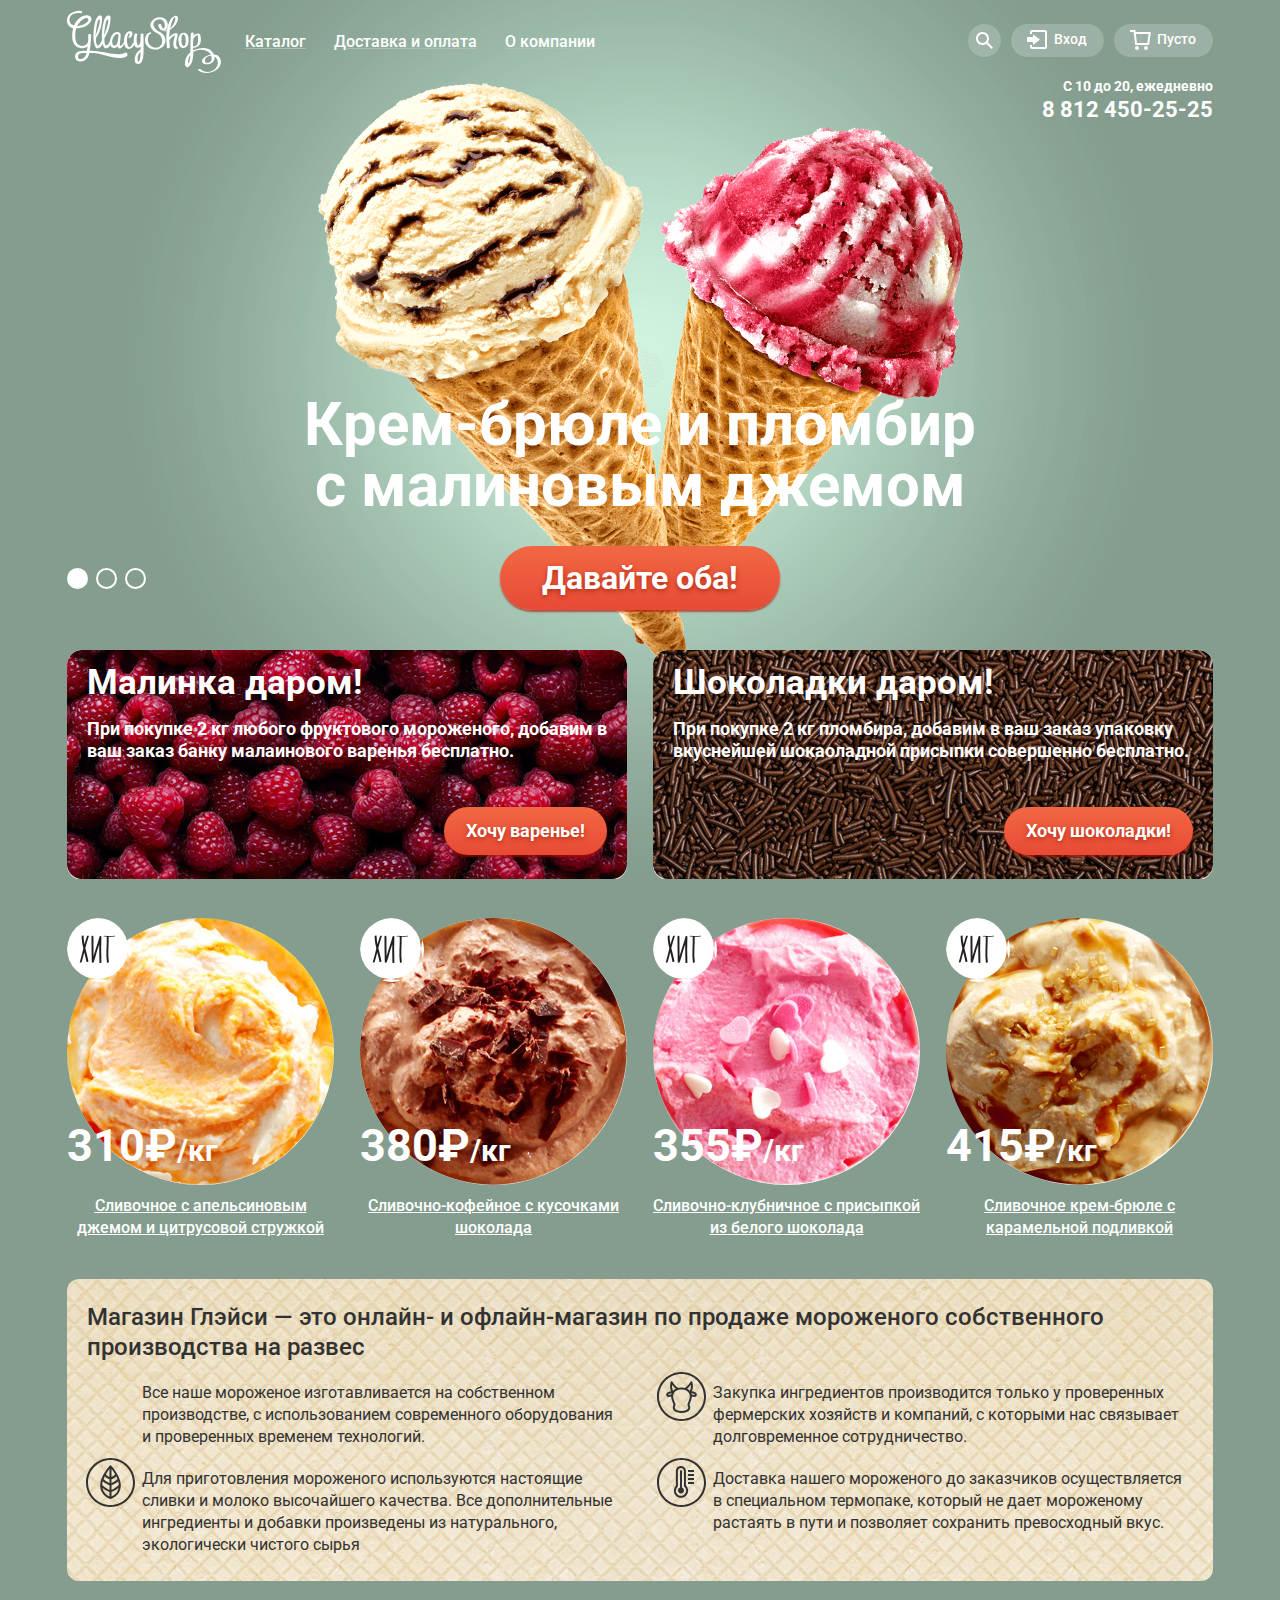
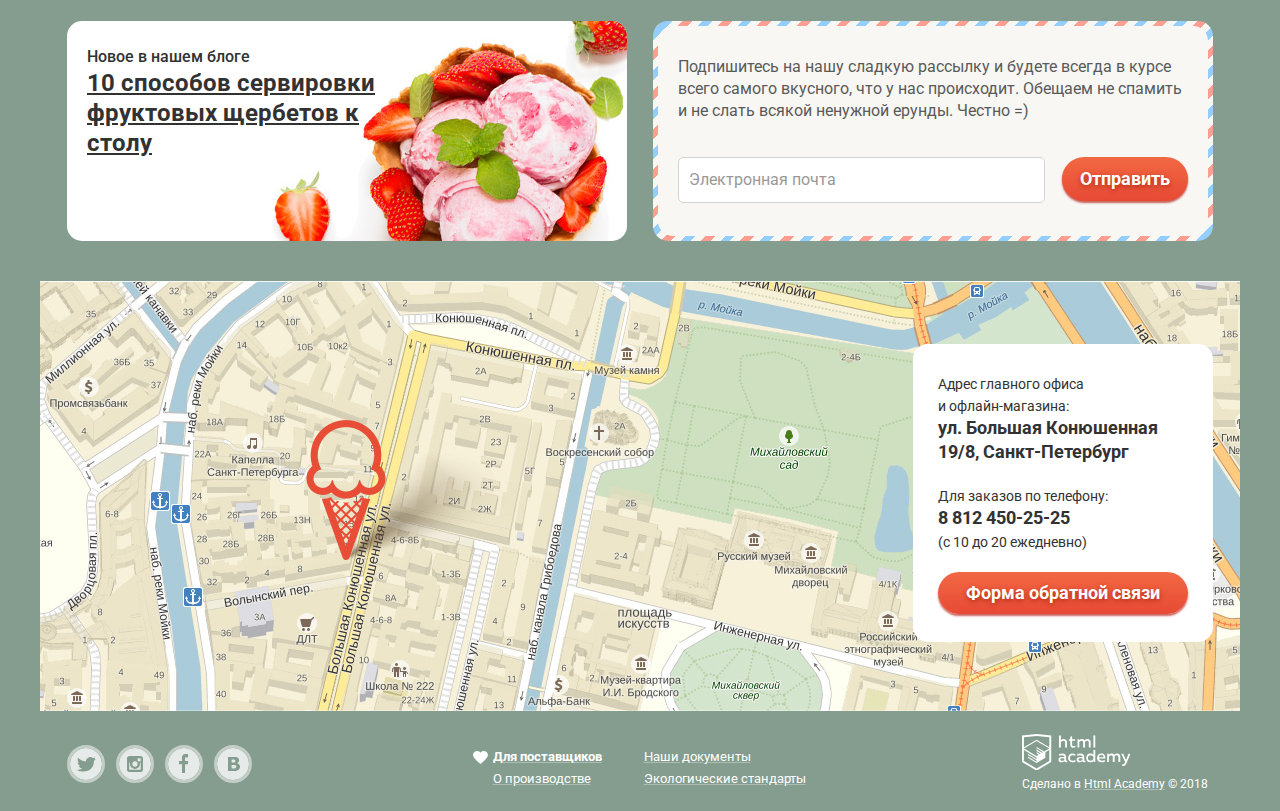
==== index.html @ 8674747d "Правки в футере" ====
<!DOCTYPE html>
<html lang="ru">
  <head>
    <meta charset="utf-8">
    <title>HTML Academy: Глейси</title>
    <link href="https://fonts.googleapis.com/css?family=Roboto:400,500,700&amp;subset=cyrillic" rel="stylesheet"> 
    <link rel="stylesheet" href="css/normalize.css">
    <link rel="stylesheet" href="css/style.css">
  </head>
  <body>
    <input class="visually-hidden" type="radio" id="product-1" name="toggle" checked>
    <input class="visually-hidden" type="radio" id="product-2" name="toggle">
    <input class="visually-hidden" type="radio" id="product-3" name="toggle">
    <div class="site-wrapper">
      <header class="main-header container">
        <nav class="main-nav">
          <a class="logo"><img src="img/logo.svg" alt="Gllacy Shop"></a>
          <ul class="site-nav">
            <li class="box-sub-catalog"><a href="#">Каталог</a>
              <ul class="sub-catalog">
                <li><a href="#">Новинки</a></li>
                <li><a href="catalog.html">Сливочное</a></li>
                <li><a href="#">Щербеты</a></li>
                <li><a href="#">Фрутковый лёд</a></li>
                <li><a href="#">Мелорин</a></li>
              </ul>
            </li>
            <li><a href="#">Доставка и оплата</a></li>
            <li><a href="#">О компании</a></li>
          </ul>
        </nav>
        <nav class="user-nav">  
          <ul>
            <li class="search">
              <a class="visually-hidden" href="#">Поиск</a>
              <svg xmlns="http://www.w3.org/2000/svg" width="17" height="17" viewBox="0 0 17 17" >
                <path fill="#FFFFFF" d="M16.958,15.527L11.75,10.32C12.533,9.247,13,7.93,13,6.5C13,2.91,10.09,0,6.5,0S0,2.91,0,6.5
                S2.91,13,6.5,13c1.438,0,2.763-0.473,3.839-1.263l5.205,5.204L16.958,15.527z M6.5,11C4.019,11,2,8.981,2,6.5S4.019,2,6.5,2
                S11,4.019,11,6.5S8.981,11,6.5,11z"/>
              </svg>
              <form class="search-form" action="https://echo.htmlacademy.ru" method="post">
                <label class="visually-hidden" for="search">Поле ввода для поиска</label>
                <input id="search" name="search" type="search" placeholder="Что ищем?">
                <button class="visually-hidden" type="submit">Искать</button>
              </form>
            </li>
            <li class="log-in">
              <svg version="1.1" id="Layer_1" xmlns="http://www.w3.org/2000/svg" width="21" height="19" viewBox="0 0 21 19" enable-background="new 0 0 21 19" xml:space="preserve">
                <g>
                  <polygon fill="#FFFFFF" points="6,14.875 12.917,9.5 6,4.125 6,7.042 -0.042,7.042 -0.042,11.959 6,11.959   "/>
                  <path fill="#FFFFFF" d="M18,0H5C3.9,0,3,0.9,3,2v2h2V2h13v15H5v-2H3v2c0,1.1,0.9,2,2,2h13c1.1,0,2-0.9,2-2V2C20,0.9,19.1,0,18,0z"
                    />
                </g>
              </svg>
              <a href="#">Вход</a>
              <form class="log-in-form" action="https://echo.htmlacademy.ru" method="post">
                <label class="visually-hidden" for="user-email">Поле ввода email</label>
                <input id="user-email" name="user-email" type="email" placeholder="Электронная почта">
                <label class="visually-hidden"  for="user-password">Поле ввода пароля</label>
                <input id="user-password" name="password" type="password" placeholder="Пароль">
                <button class="button" type="submit">Войти</button>
                <div class="log-in-form-reference">
                <a href="#">Забыли пароль?</a>
                <a href="#">Новая регистрация</a>
                </div>
              </form>
            </li>
            <li class="basket">
              <svg version="1.1" id="Layer_1" xmlns="http://www.w3.org/2000/svg" width="21" height="20" viewBox="0 0 21 20" enable-background="new 0 0 21 20" xml:space="preserve">
                <g> 
                  <path fill="#FFFFFF" d="M5.657,2.031L5.422,0H0v2h3.64l1.5,13h13.988l1.699-12.969H5.657z M17.372,13H6.922L5.888,4.031h12.66
                    L17.372,13z"/>
                  <circle fill="#FFFFFF" cx="6.984" cy="18" r="2"/>
                  <circle fill="#FFFFFF" cx="15.984" cy="18" r="2"/>
                </g>
              </svg>
              <a href="#">Пусто</a>
            </li>
          </ul>
        </nav>
        <p class="header-contacts">
            <b>C 10 до 20, ежедневно</b></br>
            <a href="tel:88124502525">8 812 450-25-25</a>
        </p>  
      </header>
      <main>
        <h1 class="visually-hidden">Магазин мороженого Gllacy Shop</h1>
        <section class="promo-slider container">
          <ul class="slider-list">
            <li class="slide-item slide" id="slide1">
              <h2>Крем-брюле и пломбир с малиновым джемом</h2>
              <a class="button" href="#">Давайте оба!</a>
            </li>
            <li class="slide-item slide" id="slide2">
              <h2>Шоколадный пломбир и лимонный сорбет</h2>
              <a class="button" href="#">Давайте оба!</a>
            </li>
            <li class="slide-item slide" id="slide3">
              <h2>Пломбир с помадкой и клубничный щербет</h2>
              <a class="button" href="#">Давайте оба!</a>
            </li>
          </ul>
          <div class="slider-controls">
            <label for="product-1">Первый</label>
            <label for="product-2">Второй</label>
            <label for="product-3">Третий</label>
          </div>
        </section>
        <div class="promo-stocks-wrapper container">
          <section class="stock raspberries">
            <h2 class="visually-hidden">Акция - Малинка даром</h2>
            <b>Малинка даром!</b>
            <p>При покупке 2 кг любого фруктового мороженого, добавим в ваш заказ банку малaинового варенья бесплатно.</p>
            <a class="button" href="#">Хочу варенье!</a>
          </section>
          <section class="stock chocolate">
            <h2 class="visually-hidden">Акция - Шоколадки даром</h2>
            <b>Шоколадки даром!</b>
            <p>При покупке 2 кг пломбира, добавим в ваш заказ упаковку вкуснейшей шокaоладной присыпки совершенно бесплатно.</p>
            <a class="button" href="#">Хочу шоколадки!</a>
          </section>
        </div>
        <section class="hits container">
          <h2 class="visually-hidden">Хиты продаж</h2>
          <ul class="hits-list">
            <li class="hit-item">
              <h3>
                 Сливочное с апельсиновым джемом и цитрусовой стружкой
              </h3>
              <img src="img/item-1.jpg" alt="Сливочное с апельсиновым джемом и цитрусовой стружкой." width="267" height="267">
              <b>310&#8381;<span>&#47;кг</span></b>
              <a class="button" href="#">Быстрый просмотр</a>
            </li>
            <li class="hit-item">
              <h3>
                Сливочно-кофейное с кусочками шоколада
              </h3>
              <img src="img/item-2.jpg" alt="Сливочно-кофейное с кусочками шоколада" width="267" height="267">
              <b>380&#8381;<span>&#47;кг</span></b>
              <a class="button" href="#">Быстрый просмотр</a>
              </li>
            <li class="hit-item">
              <h3>
                 Сливочно-клубничное с присыпкой из белого шоколада
              </h3>
              <img src="img/item-3.jpg" alt="Сливочно-клубничное с присыпкой из белого шоколада" width="267" height="267">
              <b>355&#8381;<span>&#47;кг</span></b>
              <a class="button" href="#">Быстрый просмотр</a>
            </li>
            <li class="hit-item">
              <h3>
                 Сливочное крем-брюле с карамельной подливкой
              </h3>
              <img src="img/item-4.jpg" alt="Сливочное крем-брюле с карамельной подливкой" width="267" height="267">
              <b>415&#8381;<span>&#47;кг</span></b>
              <a class="button" href="#">Быстрый просмотр</a>
            </li>
          </ul>
        </section>
        <div class="container"> 
          <section class="features">
            <h2 class="visually-hidden">Преимущества</h2>
            <p>Магазин Глэйси — это онлайн- и офлайн-магазин по продаже мороженого собственного производства на развес</p>
            <ul>
              <li><p class="ice-cream-icon">Все наше мороженое изготавливается на собственном производстве, с использованием современного оборудования и проверенных временем технологий.</p></li>
              <li><p class="cow-icon">Закупка ингредиентов  производится только у проверенных фермерских хозяйств и компаний, с которыми нас связывает долговременное сотрудничество.</p></li>
              <li><p class="leaf-icon">Для приготовления мороженого используются настоящие сливки и молоко высочайшего качества. Все дополнительные ингредиенты и добавки  произведены из натурального, экологически чистого сырья</p></li>
              <li><p class="thermometer-icon">Доставка нашего мороженого до заказчиков осуществляется в специальном термопаке, который не дает мороженому растаять в пути и позволяет сохранить превосходный вкус.</p></li>
            </ul>
          </section>
        </div>
        <div class="index-column"> 
          <article class="blog">
            <h2>Новое в нашем блоге</h2> 
            <a href="#">10 способов сервировки фруктовых щербетов к столу</a>
          </article>
          <section class="subscription">
            <h2 class="visually-hidden">Оформление подписки</h2>
            <div class="subscription-form-wrapper">
              <p>Подпишитесь на нашу сладкую рассылку и будете всегда в курсе всего самого вкусного, что у нас происходит. Обещаем не спамить и не слать всякой ненужной ерунды. Честно =)</p>
              <form class="subscription-form" action="https://echo.htmlacademy.ru" method="post">
                <label class="visually-hidden" for="email-sub">Поле ввода email для подписки</label>
                <input id="email-sub" name="email" type="email" placeholder="Электронная почта">
                <button class="button" type="submit">Отправить</button>
              </form>
            </div>
          </section>
        </div> 
        <section class="contacts container">
          <h2 class="visually-hidden">Контакты</h2>
          <img src="img/map-with-pin.jpg" alt="Карта, на которой отмечен магазин">
          <section class="main-contacts">
            <p>
              <span>Адрес главного офиса</br> и офлайн-магазина:</span></br>
              <span class="address">ул. Большая Конюшенная 19/8, Санкт-Петербург</span>
            </p>
            <p>
              <span>Для заказов по телефону:</span></br>
              <a class="main-tel" href="88124502525">8 812 450-25-25</a></br>
              <span>(с 10 до 20 ежедневно)</span>
            </p>
            <a class="button" href="feedback.html">Форма обратной связи</a>
          </section>
        </section>
      </main>
      <footer class="main-footer container">
        <ul class="footer-social">
          <li>
            <a class="social-button" href="#">
              <span class="visually-hidden">Твиттер</span>
              <svg version="1.1" width="32" height="32" viewBox="0 0 32 32" enable-background="new 0 0 32 32" xml:space="preserve">
                <g id="Layer_1">
                </g>
                <g id="Layer_2">
                  <path fill="#FFFFFF" d="M16,0C7.164,0,0,7.164,0,16c0,8.837,7.164,16,16,16c8.837,0,16-7.163,16-16C32,7.164,24.837,0,16,0z
                     M23.944,12.809c-0.251,6.516-3.463,10.832-10.992,10.702c-0.14,0-0.205,0-0.233,0c-0.015,0-0.021,0-0.021,0
                    c-0.029,0-0.094,0-0.232,0c-0.447,0-4.543-0.443-5.344-1.823c2.479,0.19,4.247-0.406,5.12-1.136
                    c-1.048-0.289-2.923-0.461-3.251-2.848c0.384,0.104,0.618,0.221,1.299,0.113c-1.307-0.824-2.758-1.519-2.679-3.643
                    c0.311,0.317,1.164,0.518,1.46,0.457c-0.768-0.233-2.149-3.244-0.974-4.781c1.984,1.79,4.075,3.482,7.804,3.643
                    c0.227-2.214,1.24-3.699,3.168-4.325c1.84-0.479,3.255,0.26,3.901,1.138c0.737-0.224,1.453-0.466,2.193-0.685
                    c-0.004,0.833-0.569,1.463-0.935,1.709c0.747,0.165,1.423-0.475,1.423-0.475C25.467,11.818,24.557,12.58,23.944,12.809z"/>
                </g>
              </svg>
            </a>
          </li>
          <li>
            <a class="social-button" href="#">
              <span class="visually-hidden">Инстаграм</span>
              <svg version="1.1" id="Layer_1" width="32" height="32" viewBox="0 0 32 32" enable-background="new 0 0 32 32" xml:space="preserve">
                <g>
                  <path fill="#FFFFFF" d="M20.916,16c0,2.728-2.211,4.938-4.938,4.938S11.039,18.728,11.039,16c0-0.394,0.051-0.773,0.138-1.14
                    h-0.897v6.838h11.396V14.86h-0.897C20.865,15.227,20.916,15.606,20.916,16z"/>
                  <path fill="#FFFFFF" d="M15.978,18.659c1.466,0,2.659-1.193,2.659-2.659s-1.193-2.659-2.659-2.659
                    c-1.466,0-2.659,1.193-2.659,2.659S14.511,18.659,15.978,18.659z"/>
                  <rect x="18.637" y="10.302" fill="#FFFFFF" width="3.039" height="3.039"/>
                  <path fill="#FFFFFF" d="M16,0C7.164,0,0,7.164,0,16c0,8.837,7.164,16,16,16c8.837,0,16-7.163,16-16C32,7.164,24.837,0,16,0z
                     M23.955,21.698c0,1.254-1.025,2.279-2.279,2.279H10.279C9.026,23.978,8,22.952,8,21.698V10.302c0-1.253,1.026-2.279,2.279-2.279
                    h11.396c1.254,0,2.279,1.026,2.279,2.279V21.698z"/>
                </g>
              </svg>
            </a>
          </li>
          <li>
            <a class="social-button" href="#">
              <span class="visually-hidden">Фейсбук</span>
              <svg version="1.1" id="Layer_1" width="32" height="32" viewBox="0 0 32 32" enable-background="new 0 0 32 32" xml:space="preserve">
                <path fill="#FFFFFF" d="M16,0C7.164,0,0,7.163,0,16s7.164,16,16,16c8.837,0,16-7.164,16-16S24.837,0,16,0z M20.062,9.455h-3.021
                  v3.444h3.021v3.445h-3.021v8.61h-3.021v-8.61H11v-3.445h3.021V9.455c0-1.902,1.353-3.445,3.021-3.445h3.021V9.455z"/>
              </svg>
            </a>
          </li>
          <li>
            <a class="social-button" href="#">
              <span class="visually-hidden">Вконтакте</span>
              <svg version="1.1" id="Layer_1" xmlns="http://www.w3.org/2000/svg" width="32" height="32" viewBox="0 0 32 32" enable-background="new 0 0 32 32" xml:space="preserve">
                <g>
                  <path fill="#FFFFFF" d="M16.637,14.495c0.402-0.019,0.719-0.082,0.951-0.188c0.326-0.145,0.54-0.33,0.641-0.559
                    c0.101-0.229,0.15-0.496,0.15-0.797c0-0.232-0.058-0.465-0.174-0.697c-0.116-0.232-0.322-0.405-0.617-0.517
                    c-0.264-0.1-0.592-0.155-0.984-0.165c-0.392-0.009-0.943-0.014-1.652-0.014h-0.339v2.965h0.565
                    C15.749,14.523,16.235,14.514,16.637,14.495z"/>
                  <path fill="#FFFFFF" d="M18.118,17.084c-0.282-0.081-0.672-0.125-1.166-0.132c-0.494-0.006-1.012-0.009-1.55-0.009h-0.79v3.493
                    h0.264c1.014,0,1.74-0.003,2.18-0.009c0.438-0.007,0.843-0.088,1.212-0.245c0.377-0.157,0.633-0.364,0.774-0.625
                    s0.214-0.562,0.214-0.9c0-0.446-0.088-0.788-0.261-1.03C18.825,17.386,18.531,17.204,18.118,17.084z"/>
                  <path fill="#FFFFFF" d="M16,0C7.164,0,0,7.164,0,16c0,8.837,7.164,16,16,16c8.837,0,16-7.163,16-16C32,7.164,24.837,0,16,0z
                     M22.602,20.531c-0.273,0.533-0.646,0.976-1.124,1.327c-0.552,0.415-1.161,0.71-1.823,0.886s-1.501,0.264-2.519,0.264h-6.121V8.987
                    h5.443c1.13,0,1.957,0.038,2.48,0.113c0.524,0.076,1.045,0.242,1.561,0.5c0.533,0.27,0.929,0.632,1.189,1.087
                    c0.26,0.455,0.392,0.975,0.392,1.558c0,0.678-0.179,1.278-0.536,1.795c-0.358,0.518-0.863,0.92-1.517,1.208v0.075
                    c0.917,0.182,1.642,0.559,2.179,1.13c0.537,0.571,0.807,1.325,0.807,2.261C23.013,19.392,22.875,19.997,22.602,20.531z"/>
                </g>
              </svg>
            </a>
          </li>
        </ul>
        <ul class="footer-nav">
          <li><a href="#">Для поставщиков</a></li>
          <li><a href="#">Наши документы</a></li>
          <li><a href="#">О производстве</a></li>
          <li><a href="#">Экологические стандарты</a></li>
        </ul>
        <p class="copyright">
          <a href="https://htmlacademy.ru/intensive/htmlcss"><img src="img/logo-academy.svg" alt="Html Academy" width="108" height="38"></a>
          <span>Сделано в <a href="https://htmlacademy.ru/intensive/htmlcss">Html Academy</a> &#169; 2018</span>
        </p>
      </footer>
      <section class="feedback-popup">
        <h3 class="visually-hidden">Форма обратной связи</h3>
        <b>Мы обязательно вам ответим!</b>
        <form class="feedback-form" action="https://echo.htmlacademy.ru" method="post">
          <p>
            <label class="visually-hidden" for="client-name">Имя</label>
            <input id="client-name" name="name" type="text" placeholder="Как вас зовут?">
          </p>
          <p>
            <label class="visually-hidden" for="client-email">Почта для ответа</label>
            <input id="client-email" name="email" type="email" placeholder="Ваша почта для ответа?">
          </p>
          <p>
            <label class="visually-hidden" for="arial-message">Поле для ввода ообщения</label>
            <textarea name="message" id="arial-message" placeholder="Напишите что-нибудь..."></textarea>
          </p>
          <button class="button" type="submit">Отправить</button>
        </form>
        <button class="feedback-close" type="button">Закрыть</button>
      </section>
    </div>
  </body>
</html>
---- css/style.css ----
body {
        margin: 0;
        padding: 0;

        font-family: "Roboto", "Arial", sans-serif;
        font-size: 18px;
        line-height: 22px;
        font-weight: 700;
        color: #ffffff;

        background-color: #849d8f;
}
.container {
        width: 1146px;
        margin: 0 auto;
        padding: 0 27px;
}
img {
        max-width: 100%;
        height: auto;
}
.visually-hidden:not(:focus):not(:active),
input[type="checkbox"].visually-hidden,
input[type="radio"].visually-hidden {
        position: absolute;

        width: 1px;
        height: 1px;
        margin: -1px;
        border: 0;
        padding: 0;

        white-space: nowrap;

        -webkit-clip-path: inset(100%);

                clip-path: inset(100%);
        clip: rect(0 0 0 0);
        overflow: hidden;
}
.site-wrapper {
        min-width: 940px;
        background-color: #849d8f;
        background-image: url("../img/promo-1.png");
        background-repeat: no-repeat;
        background-position:  center 0;
        
        transition: background-image 0.5s ease, background-color 0.5s ease;        
}
.site-wrapper::before,
.site-wrapper::after {
  content: "";

  visibility: hidden;
}

.site-wrapper::before {
  background-image: url("../img/promo-2.png");
}

.site-wrapper::after {
  background-image: url("../img/promo-3.png");
}

/*Шапка сайта*/

.main-header {
        display: flex;
        justify-content: space-between;
        flex-wrap: wrap;	
        position: relative;
        width: 1146px;
        margin-bottom: 270px;
        padding-top: 10px;
}
.catalog-page .main-header{
        margin-bottom: 0;
}
.main-nav {
        display: flex;
        margin-right: 300px;
}
.main-nav ul,
.user-nav ul {
        margin: 0;
        padding: 0; 

        list-style: none;
}
.main-nav > a {
        margin-right: 10px;
	width: 154px;
        height:64px;
}
.main-nav .site-nav {
        display: flex;
        align-items: center;

        font-size: 16px;
        line-height: 18px;
        font-weight: 500;
}
.site-nav > li {
        padding: 7px 14px 8px 14px;
        border-radius: 16px;
}
.main-nav a,
.user-nav a {
        color: #ffffff;
}
.site-nav a {
        -webkit-text-decoration-color: #adbdb4;
                text-decoration-color: #adbdb4;
}
.site-nav > li:hover,
.user-nav > li:hover {
        background-color: #f7f6f3;
}
.site-nav > li:hover > a,
.user-nav > li:hover > a {
        color: #323232;
        text-decoration: none;
}

.site-nav > li:active {
        box-shadow: inset 0px 2px 1px 0px #696969;
        background-color: #ededed;
}
.box-sub-catalog {
        position: relative;
}
.box-sub-catalog:hover .sub-catalog {
        visibility: visible;
}
.sub-catalog {
        visibility: hidden;
        flex-direction: column;
        align-content: stretch;
        position: absolute;
        left: -6px;
        top: 37px;
        border-radius: 5px;
        overflow: hidden;
        transition: visibility 0.1s;

        font-size: 14px;
        line-height: 16px;
        font-weight: 400;

        background-color: #f8f7f4;
        box-shadow: 0px 20px 20px 0px rgba(0, 0, 0, 0.4);
}
.sub-catalog li {
        flex-shrink: 0;
        margin-bottom: 3px;
        padding: 6px 20px 6px 20px;
        white-space: nowrap;
}
.sub-catalog li:first-of-type {
        position: relative;
        margin-top: 3px;
        margin-bottom: 10px;
        font-weight: 700;
}
.sub-catalog li:first-of-type::before {
        content: "";
        position: absolute;
        bottom: -8px;
        left: 5px;
        z-index: 1;
        width: 128px;
        height: 1px;
        background-color: #d1d0ce;
}
.sub-catalog li:last-of-type {
        margin-bottom: 8px;
}
.sub-catalog a {
        text-decoration: none;
        color: #323232;  
}
.sub-catalog li:hover:not(.sub-catalog-active) {
        background-color: #fbded7;
}
.sub-catalog li:active:not(.sub-catalog-active) {
        background-color: #f6b5a5;
}
.site-nav .sub-catalog-active { 
        background-color: #d07058;
}
.site-nav .sub-catalog-active a {
        color: #ffffff;
}

.user-nav ul {
        display: flex;
        padding-top: 14px;
}
.user-nav li {
        display: flex;
        position: relative;
        margin-left: 10px;
        padding: 7px 17px 8px 43px;
        border-radius: 18px;
        background-color: rgba(255, 255, 255, 0.2);
}
.user-nav li:hover,
.user-nav li:focus {
        background-color: #f7f8f4;
}
.user-nav .search {
        justify-content: center;
        align-items: center;
        width: 33px;
        height: 33px;
        padding: 0;
        border-radius: 50%;
}
.search:hover path,
.search:focus path {
        fill: #323232;
}
.search-form {
        position: absolute;
        right: -1px;
        top: 38px;
        padding: 20px 16px;
        border-radius: 5px;
        visibility: hidden;
        transition: visibility 0.1s;

        text-align: center;
        vertical-align: middle;
        background-color: #f8f7f4;
        box-shadow: 0px 20px 20px 0px rgba(0, 0, 0, 0.4);
}
.search:hover .search-form,
.search:focus .search-form {
        visibility: visible;
        z-index: 1;
}
.search-form input {
        width: 310px;
        padding: 9px 15px;
        margin: 0 auto;
        border-radius: 5px;
}
.log-in > a,
.basket > a {
        text-decoration: none;
        font-size: 14px;
        line-height: 16px;
        font-weight: 500;
}
.log-in {
        position: relative;
}
.log-in svg {
        position: absolute;
        left: 16px;
        top: 6px;
}
.log-in:hover polygon,
.log-in:hover path,
.log-in:focus polygon,
.log-in:focus path {
        fill: #323232;
}
.log-in:hover .log-in-form,
.log-in:focus .log-in-form {
        visibility: visible;
        z-index: 1;
}
.log-in-form {
        display: flex;
        flex-wrap: wrap;
        justify-content: space-between;
        align-items: center;
        align-content: center;
        position: absolute;
        right: -1px;
        top: 36px;
        visibility: hidden;
        width: 256px;
        padding: 20px 10px;
        border-radius: 5px;
        transition: visibility 0.1s;

        text-align: center;
        vertical-align: middle;
        background-color: #f8f7f4;
        box-shadow: 0px 20px 20px 0px rgba(0, 0, 0, 0.4);
}
.log-in-form input {
        width: 210px;
        margin: 0 auto;
        margin-bottom: 19px;
        padding: 9px 14px;
        border-radius: 5px;
}
.log-in-form button {
        margin-top: 4px;
        margin-left: 8px;
        padding: 11px    24px;
        border-radius: 19px;
}
.log-in-form-reference {
        display: flex;
        flex-direction: column;
        justify-content: center;
        margin-right: 8px;
}
.log-in-form a {
        font-size: 13px;
        line-height: 24px;
        font-weight: 400;
        color: #323232;
}
.log-in-form a:hover {
        color: #e84d37;
}
.log-in-form a:active {
        color: #e84d37;
}
.basket {
        position: relative;
}
.basket svg {
        position: absolute;
        left: 16px;
        top: 6px;
}
.basket:hover circle,
.basket:hover path,
.basket:focus circle,
.basket:focus path {
        fill: #323232;
}
.user-nav input {
        font-size: 14px;
        line-height: 24px;
        font-weight: 700;
        color: #323232;
        
        border: none;
        border: 1px solid #d3d3d2;
        
}
.user-nav input:hover {
        border: 2px solid #c7c6c5;
}
.user-nav input:focus {
        border: 2px solid #8fbdec; 
}
.user-nav input::-webkit-input-placeholder {
        font-weight: 400;
        color: #999999;
}
.user-nav input:-ms-input-placeholder {
        font-weight: 400;
        color: #999999;
}
.user-nav input::-ms-input-placeholder {
        font-weight: 400;
        color: #999999;
}
.user-nav input::placeholder {
        font-weight: 400;
        color: #999999;
}
.user-nav input::-ms-input-placeholder {
        font-weight: 400;
        color: #999999;
}
.user-nav input::-webkit-input-placeholder {
        font-weight: 400;
        color: #999999;
}
.button {
        display: block;

        text-align: center;
        color: #ffffff;
        vertical-align: top;
        text-decoration: none;
        text-shadow: 0 2px 5px rgba(160, 32, 11, 0.76);

        background-image: linear-gradient(to bottom, #f26843 0%, #e74a35 100%);
        border-radius: 50px;
        box-shadow: 0 2px 2px rgba(172, 16, 0, 0.64);
        border: none;

        cursor: pointer;
}
.button:hover {
        background: linear-gradient(to bottom, rgba(242, 104, 67, 0.8) 0%, rgba(241, 74, 53, 0.8) 100%), rgb(255, 255, 255); 
}
.button:focus:active {
        background-image: linear-gradient( to right, rgb(242,104,67) 0%, rgb(231,74,53) 100%);
        box-shadow: inset 0px 2px 2px 0px rgba(148, 39, 24, 0.004);
}
.header-contacts {
        margin: 0;
        margin-left: auto;
        text-align: right;
}
.header-contacts b {
        font-size: 14px;
        line-height: 16px;
        font-weight: 700;
}
.header-contacts a {
        text-decoration: none;
        font-size: 22px;
        line-height: 28px;
        font-weight: 700;
        color: #ffffff;
}

/*Полная корзина*/
.basket.basket-fill {
        background-color: #f7f6f3;
}
.basket-fill a {
        color: #323232;
}
.basket.basket-fill:hover .basket-inner,
.basket.basket-fill:focus .basket-inner {
        visibility: visible;
        z-index: 1;     
}
.basket-inner {
        display: flex;
        flex-direction: column;
        justify-content: center;        
        position: absolute;
        right: 0;
        top: 37px;
        z-index: 2;
        width: 510px;
        padding: 15px 15px;
        border-radius: 5px;
        visibility: hidden;
        transition: visibility 0.1s;

        text-align: center;
        vertical-align: middle;
        background-color: #f8f7f4;
        box-shadow: 0px 20px 20px 0px rgba(0, 0, 0, 0.4);
}
.basket-inner table {
        flex-grow: 1;
        margin: 0;
        margin-bottom: 13px;
        padding: 0;

        font-size: 13px;
        line-height: 16px;
        font-weight: 400;
        color:  #323232;
        border-bottom: 1px solid #cacac7;
}
.basket-inner td {
        padding: 3px 0 15px 5px;
}
.basket-inner tr td:nth-of-type(3){
        text-align: left;
}
.item-del {
        position: relative;
        width: 15px;
        height: 15px;

        font-size: 0;
        background-color: transparent;
        border: 0;
        cursor: pointer;
}
.item-del::before,
.item-del::after {
        content: "";
        position: absolute;
        top: 3px;
        right: 3px;
        z-index: 5;
        width: 15px;
        height: 1px;

        background-color: #323232;
}

.item-del::before {
        -webkit-transform: rotate(45deg);
                transform: rotate(45deg);
}

.item-del::after {
        -webkit-transform: rotate(-45deg);
                transform: rotate(-45deg);
}
.basket-inner img {
        width: 33px;
        height: 33px;
        border-radius: 50%;
}
.basket-inner span {
        color: #999999;
}
.basket-inner b {
        align-self: flex-end;
        margin-left: auto;
        margin-bottom: 15px;

        font-size: 15px;
        line-height: 18px;
        font-weight: 700;
        color:  #323232;
}
.basket-inner a {
        align-self: flex-end;
        margin-left: auto;
        padding: 10px 13px;
        font-size: 18px;
        line-height: 24px;
        font-weight: 700;
        color: #fefefe;       
}
.table-item-descripton {
        width: 225px;
}
.table-item-volume {
        width: 115px;
}
.table-item-price {
        width: 80px;
}
 /*Контент главной страницы*/


.promo-slider {
        position: relative;
        margin-bottom: 40px;
}
.slider-list {
        margin: 0;
        padding: 0;

        list-style: none;
}       

.slider-list h2 {
        width: 680px;
        margin: 0 auto;
        margin-bottom: 30px;

        font-size: 60px;
        line-height: 61px;
        font-weight: 700;
        text-align: center;
}
.slide .button {
        width: 210px;
        margin: 0 auto;
        padding: 10px 35px 10px 35px;

        font-size: 32px;
        line-height: 44px;
        font-weight: 700;
        text-decoration: none;
}
.slider-controls label {
        display: inline-block;
        width: 17px;
        height: 17px;
        margin-right: 8px;

        vertical-align: top;

        background-color: transparent;
        border: 2px solid #ffffff;
        border-radius: 50%;
        cursor: pointer;
}
#product-1:checked ~ .site-wrapper {
        background-color: #849d8f;
        background-image: url("../img/promo-1.png");
}

#product-2:checked ~ .site-wrapper {
        background-color: #8996a6;
        background-image: url("../img/promo-2.png");
}

#product-3:checked ~ .site-wrapper {
        background-color: #9d8b84;
        background-image: url("../img/promo-3.png");
}
#product-1:checked ~ .site-wrapper #slide1,
#product-2:checked ~ .site-wrapper #slide2,
#product-3:checked ~ .site-wrapper #slide3 {
        display: block;
}
#product-1:checked ~ .site-wrapper label[for="product-1"],
#product-2:checked ~ .site-wrapper label[for="product-2"],
#product-3:checked ~ .site-wrapper label[for="product-3"] {
        background-color: #ffffff;
}
.slider-controls {
        position: absolute;
        bottom: 20px;
        left: 27px;
        z-index: 20;

        font-size: 0;
}
.slider-controls label:hover {
        background-color: #b2c1b7;
}
.slide {
        display:none;
}

.promo-stocks-wrapper {
        display: flex;
        justify-content: space-between;
        margin-bottom: 38px;
}
.stock {
        display: flex;
        flex-direction: column;
        box-sizing: border-box;
        width: 560px;
        min-height: 230px;
        padding: 12px 20px 25px 20px; 
        border-radius: 15px;
}
.stock b {
        margin: 0;
        margin-bottom: 15px;
        padding: 0;

        font-size: 35px;
        line-height: 41px;
        font-weight: 700;
}
.stock p {
	margin: 0;

        font-size: 18px;
        line-height: 22px;
        font-weight: 700;
}
.stock a {
    	align-self: flex-end;
        margin-top: auto;
        padding: 12px 22px;
        

        font-size: 18px;
        line-height: 24px;
        font-weight: 700;
}
.raspberries {
        background-image: url("../img/raspberries-bg.jpg");
        background-repeat: no-repeat;
}
.chocolate {
        background-image: url("../img/chocolate-bg.jpg");
        background-repeat: no-repeat;
}
.hits {
        margin-bottom: 40px;
}
.hits-list {
        display: flex;
        justify-content: space-between;
        margin: 0;
        padding: 0;
        list-style: none;
}
.hit-item {
        display: flex;
        position: relative;
        flex-direction: column;
        width: 267px;
}
.hit-item::before {
        content: "";
        position: absolute;
        width: 64px;
        height: 64px;
        border-radius: 50%;
        background-image: url("../img/hit.svg");
}

.hit-item:hover::after {
        content: "";
        position: absolute;
        z-index: 1;
        top: -6px;
        left: -14px;
        width: 295px;
        height: 410px;
        border-radius: 5px;
        background-color: rgba(248, 247, 244, 0.2);
        box-shadow: 0px 20px 20px 0px rgba(0, 0, 0, 0.4);
}
.hit-item:hover {
        z-index: 20;
}
.hit-item h3 {
        order: 2;

        margin: 0;
        margin-top: 10px;

        font-size: 16px;
        line-height: 22px;
        font-weight: 500;
        text-align: center;
        text-decoration: underline;
}
.hit-item b {
        position: absolute;
        top: 205px;
        font-size: 45px;
        line-height: 45px;
        font-weight: 700;
}
.hit-item span {
        font-size: 30px;
        line-height: 45px;
        font-weight: 700;
}
.hit-item img {
        order: 1;
        border-radius: 50%;
}
.hit-item .button {
        visibility: hidden;
        position: absolute;
        bottom: -60px;
        left: 35px;
        z-index: 3;
        padding: 13px 15px;
}
.hit-item:hover .button {
        visibility: visible;
}
.features {
        display: flex;
        flex-direction: column;
        width: 1106px;
        margin-bottom: 40px;
        padding: 23px 20px 25px 20px;


        font-size: 16px;
        line-height: 22px;
        font-weight: 400;
        color: #323232;
        
        border-radius: 12px;
        background-color: #ede1c8;
        background-image: url("../img/waffle-bg.png");
}
.features ul p {
        position: relative;
}
.features ul p::before {
        content: "";
        position: absolute;
        left: -56px;
        top: -10px;
        width: 49px;
        height: 49px;
}
.features .ice-cream-icon::before {
        background-image: url(../img/icecream.svg);
}
.features .cow-icon::before {
        background-image: url(../img/cow.svg);
}
.features .leaf-icon::before {
        background-image: url(../img/leaf.svg);
}
.features .thermometer-icon::before {
        background-image: url(../img/thermometer.svg);
}
.features > p {
        margin: 0;
        font-size: 24px;
        line-height: 30px;
        font-weight: 500;
}
.features ul {
        display: flex;
        justify-content: space-between;
        flex-wrap: wrap;
        padding: 0;
        margin: 0;

        list-style: none;	
}
.features li {
        width: 480px;
        padding: 20px 0 0 55px;
}
.features p {
        margin: 0;
}
.index-column {
        display: flex;
        justify-content: space-between;
        width: 1146px;
        margin: 0 auto;
        margin-bottom: 40px;
}
.blog {
        width: 290px;
        min-height: 170px;
        margin-right: 26px;
        padding: 25px 250px 25px 20px;
        border-radius: 15px;

        color: #323232;
        background-color: #ffffff;
        background-image: url("../img/blog-bg.jpg");
        background-repeat: no-repeat; 
}
.blog h2 {
        margin: 0;
        padding: 0;

        font-size: 16px;
        line-height: 22px;
        font-weight: 500;
}
.blog a {
        font-size: 24px;
        line-height: 30px;
        font-weight: 700;
        color: #323232;
}
.blog a:hover {
        color: #e84d37;
}
.blog a:active {
        color: #e84d37;
}
.subscription {
        width: 550px;
        padding: 5px;
        
        font-size: 16px;
        line-height: 22px;
        font-weight: 400;
        color: #5a5a5a;
        
        border-radius: 15px;
        background-color: #f8f7f4;
        background-image: repeating-linear-gradient(135deg, #f8f7f4, #f8f7f4 7px, #94ceff 7px, #94ceff 14px, #f8f7f4 14px, #f8f7f4 21px, #fe9e90 21px, #fe9e90 28px);
}
.subscription-form-wrapper {

        min-height: 155px;
        margin: 0;
        padding: 30px 20px 25px 20px;
        border-radius: 15px;
        background-color: #f8f7f4;
}
.subscription-form-wrapper p {
        margin: 0;
        padding: 0;
        margin-bottom: 35px;    
}
.subscription-form input {
        float: left;
        width: 345px;
        padding: 10px;  

        font-size: 14px;
        line-height: 24px;
        font-weight: 700;
        color: #323232;
        
        border: none;
        border: 1px solid #d3d3d2;
        border-radius: 5px;
}
.subscription-form .button {
        float: right;
        padding: 10px 18px;

        font-size: 18px;
        line-height: 24px;
        font-weight: 700;
}
.subscription-form input::-webkit-input-placeholder {
        font-size: 16px;
        font-weight: 400;
        color: #999999;
}
.subscription-form input:-ms-input-placeholder {
        font-size: 16px;
        font-weight: 400;
        color: #999999;
}
.subscription-form input::-ms-input-placeholder {
        font-size: 16px;
        font-weight: 400;
        color: #999999;
}
.subscription-form input::placeholder {
        font-size: 16px;
        font-weight: 400;
        color: #999999;
}
.subscription-form input::-ms-input-placeholder {
        font-weight: 400;
        color: #999999;
}
.subscription-form input::-webkit-input-placeholder {
        font-weight: 400;
        color: #999999;
}
.subscription-form input:hover {
        border: 2px solid #c7c6c5;
}
.subscription-form input:focus {
        border: 2px solid #8fbdec;       
}
.contacts.container {
        position: relative;
        width: 1200px;
        padding: 0;
}
.main-contacts {
        position: absolute;
        top: 63px;
        right: 27px;
        width: 250px;
        padding: 28px 25px;
        border-radius: 15px;
        background-color: #ffffff;
        color: #323232;
}
.contacts img {
        width: 1200px;
        height: 430px;
}
.main-contacts p {
        margin: 0;
        margin-bottom: 20px;
        padding: 0;
}
.main-contacts span {
        font-size: 14px;
        line-height: 20px;
        font-weight: 400;       
}
.main-contacts .address {
        font-size: 18px;
        line-height: 24px;
        font-weight: 700;
}
.main-contacts .main-tel {
        font-size: 18px;
        line-height: 24px;
        font-weight: 700;
        color: #323232;
        text-decoration: none;
}
.main-contacts .button {
        padding: 10px 25px;
        text-decoration: none;
}
.feedback-popup {     
        display: none;
        flex-direction: column;
        position: fixed;
        top: 50%;
        left: 50%;
        width: 426px;
        margin-left: -238px;
        padding: 15px 25px; 
        -webkit-transform: translateY(-50%); 
                transform: translateY(-50%);
        background-color: #f8f7f4; 
        border-radius: 5px;
}
.feedback-popup b {
        font-size: 24px;
        line-height: 28px;
        font-weight: 500;
        color: #323232;
}
.feedback-form input {
        width: 265px;
        padding: 11px 13px;

        font-size: 14px;
        line-height: 24px;
        font-weight: 700;
        color: #323232;
        
        border-radius: 5px;
        outline: none;
        border: 1px solid #d3d3d2;
}
.feedback-form input::-webkit-input-placeholder {
        font-weight: 400;
        color: #999999;
}
.feedback-form input:-ms-input-placeholder {
        font-weight: 400;
        color: #999999;
}
.feedback-form input::-ms-input-placeholder {
        font-weight: 400;
        color: #999999;
}
.feedback-form input::placeholder {
        font-weight: 400;
        color: #999999;
}
.feedback-form input::-ms-input-placeholder {
        font-weight: 400;
        color: #999999;
}
.feedback-form input::-webkit-input-placeholder {
        font-weight: 400;
        color: #999999;
}
.feedback-form input:hover {
        border: 2px solid #c7c6c5;
}
.feedback-form input:focus {
        border: 2px solid #8fbdec;      
}
.feedback-form textarea {
        width: 400px;
        min-height: 133px;
        padding: 11px 13px; 

        font-size: 14px;
        line-height: 24px;
        font-weight: 700;
        color: #323232;
        
        border-radius: 5px;
        outline: none;
        border: 1px solid #d3d3d2;
}
.feedback-form textarea::-webkit-input-placeholder {
        font-weight: 400;
        color: #999999;
}
.feedback-form textarea:-ms-input-placeholder {
        font-weight: 400;
        color: #999999;
}
.feedback-form textarea::-ms-input-placeholder {
        font-weight: 400;
        color: #999999;
}
.feedback-form textarea::placeholder {
        font-weight: 400;
        color: #999999;
}
.feedback-form textarea::-ms-input-placeholder {
        font-weight: 400;
        color: #999999;
}
.feedback-form textarea::-webkit-input-placeholder {
        font-weight: 400;
        color: #999999;
}
.feedback-form textarea:hover {
        border: 2px solid #c7c6c5;
}
.feedback-form textarea:focus {
        border: 2px solid #8fbdec;     
}
.feedback-form .button {
        margin-left: auto;
        padding: 10px 23px;
}
.feedback-close {
        position: absolute;
        top: 15px;
        right: 15px;
        width: 45px;
        height: 45px;

        font-size: 0;
        background-color: transparent;
        border: 0;
        cursor: pointer;
}
.feedback-close::before,
.feedback-close::after {
        content: "";
        position: absolute;
        top: 8px;
        right: -3px;
        width: 23px;
        height: 2px;

        background-color: #323232;
}

.feedback-close::before {
        -webkit-transform: rotate(45deg);
                transform: rotate(45deg);
}

.feedback-close::after {
        -webkit-transform: rotate(-45deg);
                transform: rotate(-45deg);
}

/*Cтраница каталога*/

.catalog-page main{
        border-bottom: 1px solid #a9bbb1;
}
.catalog-page main {
        display: flex;
        flex-direction: column;
}
.page-title {
        order: 1;
        margin: 0;
        margin-bottom: 25px;
        padding: 0;

        font-size: 35px;
        line-height: 41px;
        font-weight: 700;
}
.breadcrumbs-contact-wrapper {
	order: 0;
	display: flex;
	justify-content: space-between;
}
.breadcrumbs {
	align-self: flex-end;
        display: flex;
        margin: 0;
        margin-bottom: 5px;
        padding: 0;

        list-style: none;
        font-size: 14px;
        line-height: 16px;
        font-weight: 400;
}
.breadcrumbs li {
        margin-right: 20px;
}
.breadcrumbs a {
        position: relative;

        font-size: 14px;
        line-height: 16px;
        font-weight: 400;
        color: #ffffff;
        -webkit-text-decoration-color: #adbdb4;
                text-decoration-color: #adbdb4;
}
.breadcrumbs a:hover {
        color: #ffbc9e;
}
.breadcrumbs a:active {
        color: #ffbc9e;
} 
.breadcrumbs li:not(:last-of-type) a::after {
        content: "»";
        position: absolute;
        right: -14px;
}
.catalog-contacts {
	margin: 0;
	text-align: right;
}
.catalog-contacts b {
        font-size: 14px;
        line-height: 16px;
        font-weight: 700;
}
.catalog-contacts a {
        text-decoration: none;
        font-size: 22px;
        line-height: 28px;
        font-weight: 700;
        color: #ffffff;
}
.filter {
        order: 2;
}
.filter ul {
        margin: 0;
        padding: 0;
}
.form-filter {
        display: flex;
        width: 880px;
        flex-wrap: wrap;
}
.filter-fat {
        display: flex;
}
.filter-inner {
        display: flex;
}
.form-filter fieldset {
        margin: 0;
        margin-right: 15px;
        padding: 0;   
        padding-top: 6px;           
        border: none;
}
.filter-input:hover + label,
.filter-input:focus + label {
        color: #323232;
}  
.form-filter ul {
        list-style: none;
}
.form-filter legend {
        padding-left: 16px;
        font-size: 14px;
        line-height: 16px;
        font-weight: 500;
}
.form-filter span {
        font-size: 14px;
        line-height: 16px;
        font-weight: 500;
}
.form-filter label {
        font-size: 16px;
        line-height: 18px;
        font-weight: 500;
}
.form-filter .sorting {
        padding: 7px 27px 8px 14px;
        -moz-appearance: none;
        -webkit-appearance: none;
                appearance: none;

        font-size: 16px;
        line-height: 18px;
        font-weight: 500;
        color: #ffffff;

        background-color: rgba(248,247,244,0.2);
        border: none;
        border-radius: 20px;
}
.form-filter .sorting:hover:focus {
        color: #323232;
}
.form-filter .sorting:active {
        color: #323232;
        background-color: #ffffff;
}
.form-filter .block-slider {
        position: relative;
        width: 220px;
        height: 30px;
        margin-top: auto;
        border-radius: 20px;
        background-color: rgba(248,247,244,0.2);
}
.block-slider span {
        position: absolute;
        top: -21px;
        left: 15px;
}
.slider-price {
        position: absolute;
        top: 16px;
        left: 22px;
        width: 176px;
        height: 4px;
        background-color: rgba(248, 247, 244, 0.5);
}
.slider-price::before {
        content: "";
        position: absolute;
        top: -8px;
        left: 10px;
        width: 4px;
        height: 4px;
        background: #97aca1;
        border: 8px solid white; 
        border-radius: 50%;
        cursor: pointer;
}
.slider-price::after {
        content: "";
        position: absolute;
        top: -8px;
        right: 35px;
        width: 4px;
        height: 4px;
        background: #97aca1;
        border: 8px solid white; 
        border-radius: 50%;
        cursor: pointer;
}
.form-filter .filter-fat {
        padding: 7px 25px 8px 14px;
        background-color: rgba(248,247,244,0.2);
        border-radius: 20px;
}
.filter-fat label {
        position: relative;
        padding-left: 32px;
        padding-right: 15px;
}
.filter-fat .filter-option:last-of-type label {
        padding-left: 32px;
        padding-right: 0;
}
.filter-fat .filter-option label::before {
        content: "";
        position: absolute;
        top: -2px;
        left: 0px;
        width: 15px;
        height: 15px;

        border-radius: 50%;
        border: 4px solid #e6ebe9;
}
.filter-fat .filter-option label:hover::before {
        border-color: #ffffff;
}
.filter-fat .filter-option label:focus::before {
        border-color: #ffffff;
}
     
.form-filter .btn-submit {
        font-size: 16px;
        line-height: 18px;
        font-weight: 500;
        color: #ffffff;

        background-color: rgba(248,247,244,0.2);
}
.form-filter .btn-submit:hover {
        color: #323232;
        background-color: #fbfcfb;
}
.form-filter .btn-submit:active {
        color: #323232;
        background-color: #eaeaea;
}
.catalog {
        order: 3;
        display: flex;
        flex-direction: column;
}
.catalog-list {
        display: flex;
        flex-wrap: wrap;
        justify-content: space-between;
        margin: 0;
        margin-bottom: 40px;
        padding: 0;

        list-style: none;
}

.catalog-item {
        display: flex;
        position: relative;
        flex-direction: column;
        width: 267px;
        margin-bottom: 40px;
}
.catalog-item:hover {
        z-index: 20;
}
.catalog-item:hover::before {
        content: "";
        position: absolute;
        z-index: 1;
        top: -6px;
        left: -14px;
        width: 295px;
        height: 410px;
        border-radius: 5px;
        background-color: rgba(248, 247, 244, 0.2);
        box-shadow: 0px 20px 20px 0px rgba(0, 0, 0, 0.4);
}
.catalog-item h3 {
        order: 2;

        margin: 0;
        margin-top: 10px;

        font-size: 16px;
        line-height: 22px;
        font-weight: 500;
        text-align: center;
        text-decoration: underline;
}
.catalog-item b {
        position: absolute;
        top: 210px;
        font-size: 45px;
        line-height: 45px;
        font-weight: 700;
}
.catalog-item span {
        font-size: 30px;
        line-height: 45px;
        font-weight: 700;
}
.catalog-item img {
        order: 1;
        border-radius: 50%;
}
.catalog-item .button {
        visibility: hidden;
        position: absolute;
        bottom: -60px;
        left: 35px;
        z-index: 3;
        padding: 13px 15px;
}
.catalog-item:hover .button {
        visibility: visible;
}
.pagination-list {
        align-self: flex-end;
        display: flex;
        justify-content: space-between;
        width: 180px;
        margin: 0;
        margin-bottom: 40px;
        padding: 0;

        list-style: none;
}
.pagination-list li {

}
.pagination-list a {
        text-decoration: none;
        font-size: 16px;
        line-height: 18px;
        font-weight: 500;
        color: #ffffff;
}
.pagination-list .pagination-item-current a {
        color: #323232;
        background-color: #ffffff;
}
.pagination-list a:hover {
        background-color: rgba(248,247,244,0.2);
}
.pagination-list a:active {
        color: #323232;
        background-color: #ffffff;
}
/*Подвал сайта*/

.main-footer {
        display: flex;
        justify-content: space-between;
        align-items: center;
}
.main-footer ul {
        margin: 0;
        margin-top: 5px;
        padding: 0;
        list-style: none;
}
.main-footer li {
        margin-right: 11px;
}
.footer-social  {
        display: flex;
        text-align: center;
}
.social-button {
        color: #ffffff;
}
.social-button svg {
        border: 3px solid #c2cec7;
        border-radius: 50%;
        fill-opacity: 0.8;   
}
.social-button:hover svg {
        fill-opacity: 1;
}
.footer-nav {
        display: flex;
        flex-wrap: wrap;        
        width: 350px;
        margin: 0;
        padding: 0;
}
.footer-nav li {
        min-width: 115px;
        padding-left: 25px;
}
.footer-nav a { 
        font-size: 13px;
        line-height: 18px;
        font-weight: 400;

        color: #ffffff;
        -webkit-text-decoration-color: #adbdb4;
                text-decoration-color: #adbdb4;
}
.footer-nav a:hover {
        color: #ffbc9e;
}
.footer-nav a:active {
        color: #ffbc9e;
}
.footer-nav li:first-of-type a {
        position: relative;
        font-weight: 700;
}
.footer-nav li:first-of-type a::before {
        content: "";
        position: absolute;
        top: 2px;
        left: -20px;
        width: 15px;
        height: 13px;
        background-image: url(../img/heart.svg);
}
.copyright {
        display: flex;
        flex-direction: column;
        margin-right: 5px;
}
.copyright span {
        font-size: 12px;
        line-height: 18px;
        font-weight: 400;
        color: #ffffff;
}

.copyright a {
        font-size: 12px;
        line-height: 18px;
        font-weight: 400;
        color: #ffffff;
        -webkit-text-decoration-color: #adbdb4;
                text-decoration-color: #adbdb4;
}
.copyright a:hover {
        color: #ffbc9e;
}
.copyright a:active {
        color: #ffbc9e;
}
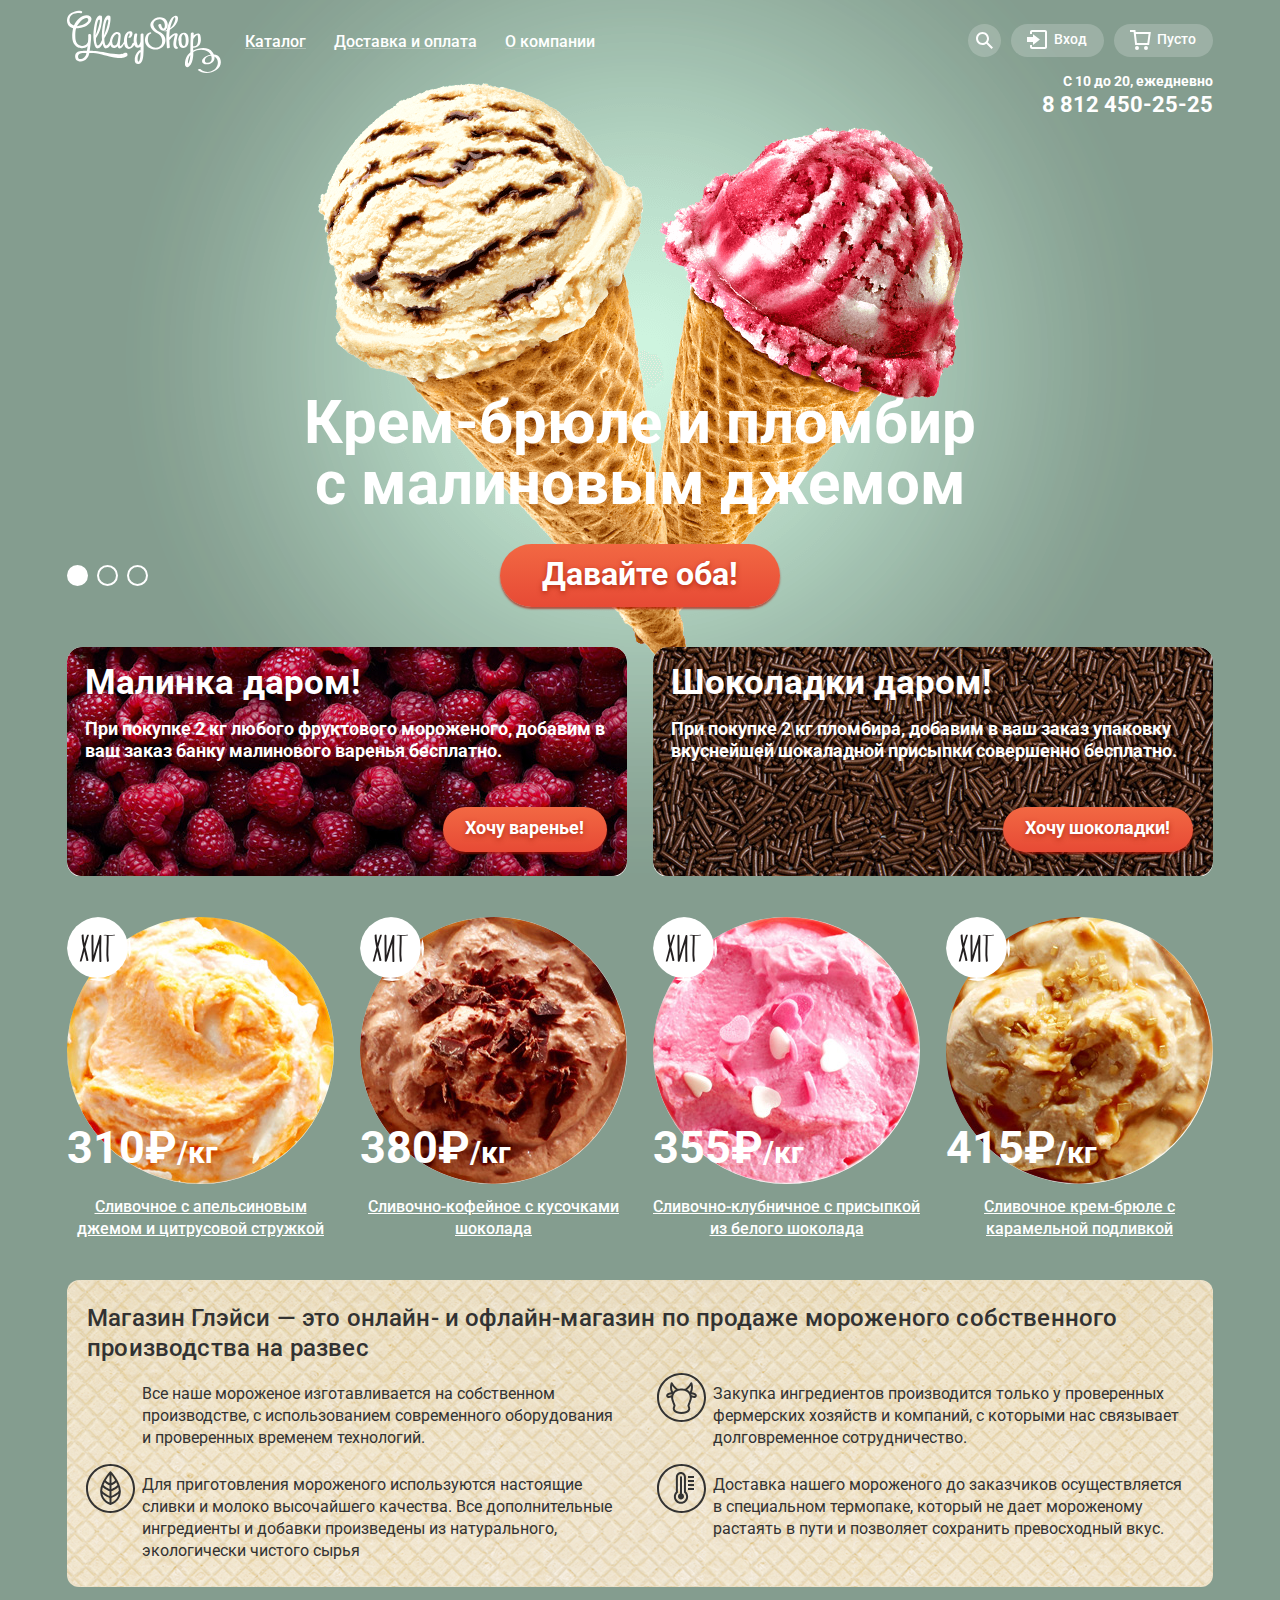
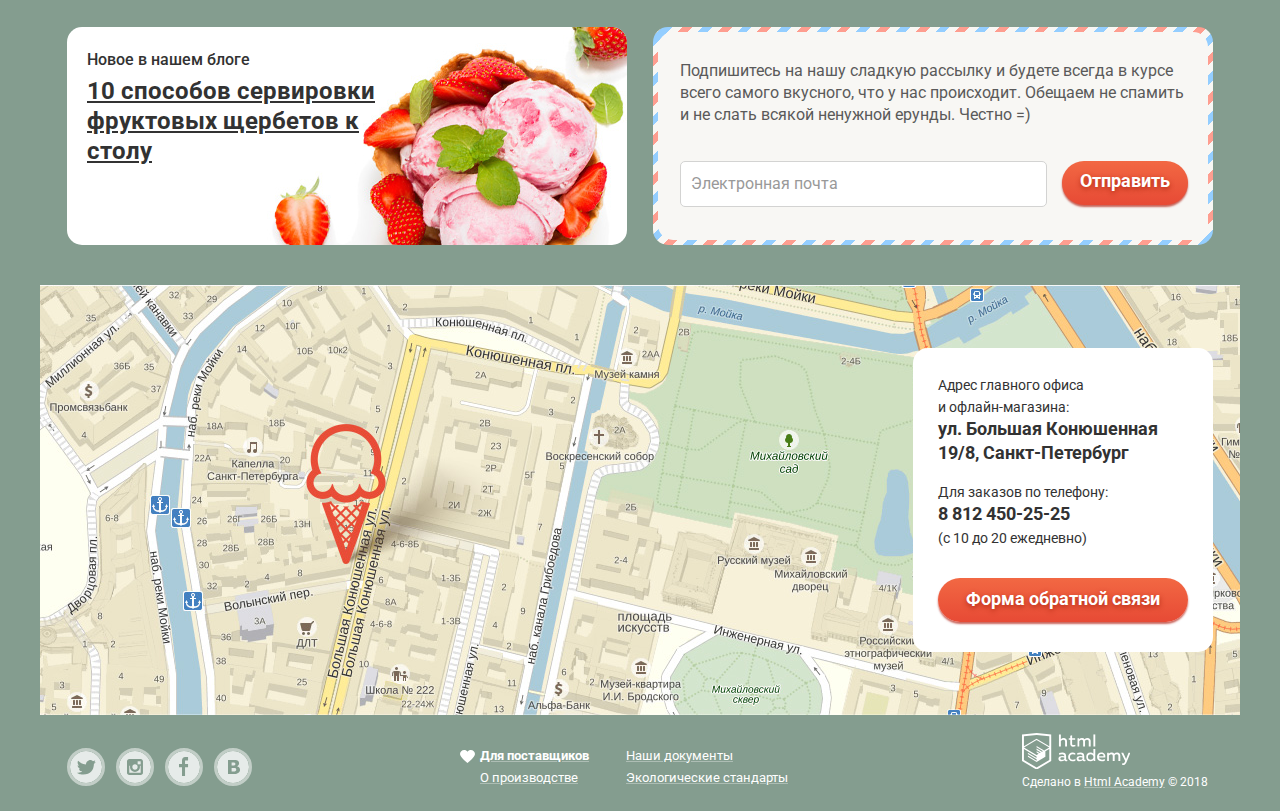
==== commit 199c0e6b: "Исправления по замечаниям" ====
--- a/index.html
+++ b/index.html
@@ -110,13 +110,13 @@
           <section class="stock raspberries">
             <h2 class="visually-hidden">Акция - Малинка даром</h2>
             <b>Малинка даром!</b>
-            <p>При покупке 2 кг любого фруктового мороженого, добавим в ваш заказ банку малaинового варенья бесплатно.</p>
+            <p>При покупке 2 кг любого фруктового мороженого, добавим в ваш заказ банку малинового варенья бесплатно.</p>
             <a class="button" href="#">Хочу варенье!</a>
           </section>
           <section class="stock chocolate">
             <h2 class="visually-hidden">Акция - Шоколадки даром</h2>
             <b>Шоколадки даром!</b>
-            <p>При покупке 2 кг пломбира, добавим в ваш заказ упаковку вкуснейшей шокaоладной присыпки совершенно бесплатно.</p>
+            <p>При покупке 2 кг пломбира, добавим в ваш заказ упаковку вкуснейшей шокaладной присыпки совершенно бесплатно.</p>
             <a class="button" href="#">Хочу шоколадки!</a>
           </section>
         </div>
@@ -199,7 +199,7 @@
               <a class="main-tel" href="88124502525">8 812 450-25-25</a></br>
               <span>(с 10 до 20 ежедневно)</span>
             </p>
-            <a class="button" href="feedback.html">Форма обратной связи</a>
+            <a class="button btn-feedback-open" href="#">Форма обратной связи</a>
           </section>
         </section>
       </main>
@@ -288,7 +288,7 @@
         <form class="feedback-form" action="https://echo.htmlacademy.ru" method="post">
           <p>
             <label class="visually-hidden" for="client-name">Имя</label>
-            <input id="client-name" name="name" type="text" placeholder="Как вас зовут?">
+            <input id="client-name" name="name" type="text" placeholder="Как вас зовут?" >
           </p>
           <p>
             <label class="visually-hidden" for="client-email">Почта для ответа</label>
@@ -300,8 +300,9 @@
           </p>
           <button class="button" type="submit">Отправить</button>
         </form>
-        <button class="feedback-close" type="button">Закрыть</button>
+        <button class="btn-feedback-close" type="button">Закрыть</button>
       </section>
     </div>
+    <script src="js/script.js"></script>
   </body>
-</html>
+</html> 
--- a/css/style.css
+++ b/css/style.css
@@ -70,7 +70,7 @@
         flex-wrap: wrap;	
         position: relative;
         width: 1146px;
-        margin-bottom: 270px;
+        margin-bottom: 273px;
         padding-top: 10px;
 }
 .catalog-page .main-header{
@@ -99,6 +99,12 @@
         font-size: 16px;
         line-height: 18px;
         font-weight: 500;
+}
+.site-nav-active {
+        background-color: #d07058;
+} 
+.site-nav-active > a {
+        text-decoration: none;
 }
 .site-nav > li {
         padding: 7px 14px 8px 14px;
@@ -207,6 +213,10 @@
 .user-nav li:hover,
 .user-nav li:focus {
         background-color: #f7f8f4;
+}
+.user-nav li:hover > a,
+.user-nav li:focus > a {
+        color: #323232;
 }
 .user-nav .search {
         justify-content: center;
@@ -295,13 +305,13 @@
         width: 210px;
         margin: 0 auto;
         margin-bottom: 19px;
-        padding: 9px 14px;
+        padding: 9px 15px;
         border-radius: 5px;
 }
 .log-in-form button {
         margin-top: 4px;
         margin-left: 8px;
-        padding: 11px    24px;
+        padding: 11px 24px;
         border-radius: 19px;
 }
 .log-in-form-reference {
@@ -347,32 +357,22 @@
         
 }
 .user-nav input:hover {
+        padding: 8px 14px;
         border: 2px solid #c7c6c5;
 }
 .user-nav input:focus {
+        padding: 8px 14px;
         border: 2px solid #8fbdec; 
 }
 .user-nav input::-webkit-input-placeholder {
         font-weight: 400;
         color: #999999;
 }
-.user-nav input:-ms-input-placeholder {
+.user-nav input::-ms-input-placeholder {
         font-weight: 400;
         color: #999999;
 }
-.user-nav input::-ms-input-placeholder {
-        font-weight: 400;
-        color: #999999;
-}
 .user-nav input::placeholder {
-        font-weight: 400;
-        color: #999999;
-}
-.user-nav input::-ms-input-placeholder {
-        font-weight: 400;
-        color: #999999;
-}
-.user-nav input::-webkit-input-placeholder {
         font-weight: 400;
         color: #999999;
 }
@@ -402,6 +402,7 @@
 .header-contacts {
         margin: 0;
         margin-left: auto;
+        margin-top: -5px;
         text-align: right;
 }
 .header-contacts b {
@@ -463,7 +464,7 @@
 .basket-inner td {
         padding: 3px 0 15px 5px;
 }
-.basket-inner tr td:nth-of-type(3){
+.basket-inner td:nth-of-type(3){
         text-align: left;
 }
 .item-del {
@@ -561,10 +562,10 @@
 .slide .button {
         width: 210px;
         margin: 0 auto;
-        padding: 10px 35px 10px 35px;
+        padding: 10px 35px 13px 35px;
 
         font-size: 32px;
-        line-height: 44px;
+        line-height: 40px;
         font-weight: 700;
         text-decoration: none;
 }
@@ -572,7 +573,7 @@
         display: inline-block;
         width: 17px;
         height: 17px;
-        margin-right: 8px;
+        margin-right: 9px;
 
         vertical-align: top;
 
@@ -623,7 +624,7 @@
 .promo-stocks-wrapper {
         display: flex;
         justify-content: space-between;
-        margin-bottom: 38px;
+        margin-bottom: 40px;
 }
 .stock {
         display: flex;
@@ -631,7 +632,7 @@
         box-sizing: border-box;
         width: 560px;
         min-height: 230px;
-        padding: 12px 20px 25px 20px; 
+        padding: 15px 20px 25px 18px; 
         border-radius: 15px;
 }
 .stock b {
@@ -644,8 +645,8 @@
         font-weight: 700;
 }
 .stock p {
-	margin: 0;
-
+        margin: 0;
+        
         font-size: 18px;
         line-height: 22px;
         font-weight: 700;
@@ -653,7 +654,7 @@
 .stock a {
     	align-self: flex-end;
         margin-top: auto;
-        padding: 12px 22px;
+        padding: 9px 23px 12px 22px;
         
 
         font-size: 18px;
@@ -712,7 +713,7 @@
         order: 2;
 
         margin: 0;
-        margin-top: 10px;
+        margin-top: 12px;
 
         font-size: 16px;
         line-height: 22px;
@@ -722,7 +723,7 @@
 }
 .hit-item b {
         position: absolute;
-        top: 205px;
+        top: 208px;
         font-size: 45px;
         line-height: 45px;
         font-weight: 700;
@@ -752,7 +753,7 @@
         flex-direction: column;
         width: 1106px;
         margin-bottom: 40px;
-        padding: 23px 20px 25px 20px;
+        padding: 23px 20px 20px 20px;
 
 
         font-size: 16px;
@@ -764,10 +765,12 @@
         background-color: #ede1c8;
         background-image: url("../img/waffle-bg.png");
 }
-.features ul p {
+.features p {
         position: relative;
-}
-.features ul p::before {
+        margin: 0;
+        margin-bottom: 5px;
+}
+.features p::before {
         content: "";
         position: absolute;
         left: -56px;
@@ -792,6 +795,7 @@
         font-size: 24px;
         line-height: 30px;
         font-weight: 500;
+        letter-spacing: 0.007em;
 }
 .features ul {
         display: flex;
@@ -805,9 +809,6 @@
 .features li {
         width: 480px;
         padding: 20px 0 0 55px;
-}
-.features p {
-        margin: 0;
 }
 .index-column {
         display: flex;
@@ -820,7 +821,7 @@
         width: 290px;
         min-height: 170px;
         margin-right: 26px;
-        padding: 25px 250px 25px 20px;
+        padding: 22px 250px 25px 20px;
         border-radius: 15px;
 
         color: #323232;
@@ -830,6 +831,7 @@
 }
 .blog h2 {
         margin: 0;
+        margin-bottom: 5px;
         padding: 0;
 
         font-size: 16px;
@@ -865,7 +867,7 @@
 
         min-height: 155px;
         margin: 0;
-        padding: 30px 20px 25px 20px;
+        padding: 28px 20px 25px 22px;
         border-radius: 15px;
         background-color: #f8f7f4;
 }
@@ -890,7 +892,7 @@
 }
 .subscription-form .button {
         float: right;
-        padding: 10px 18px;
+        padding: 8px 18px 12px 18px;
 
         font-size: 18px;
         line-height: 24px;
@@ -901,11 +903,6 @@
         font-weight: 400;
         color: #999999;
 }
-.subscription-form input:-ms-input-placeholder {
-        font-size: 16px;
-        font-weight: 400;
-        color: #999999;
-}
 .subscription-form input::-ms-input-placeholder {
         font-size: 16px;
         font-weight: 400;
@@ -916,18 +913,12 @@
         font-weight: 400;
         color: #999999;
 }
-.subscription-form input::-ms-input-placeholder {
-        font-weight: 400;
-        color: #999999;
-}
-.subscription-form input::-webkit-input-placeholder {
-        font-weight: 400;
-        color: #999999;
-}
 .subscription-form input:hover {
+        padding: 9px;
         border: 2px solid #c7c6c5;
 }
 .subscription-form input:focus {
+        padding: 9px;
         border: 2px solid #8fbdec;       
 }
 .contacts.container {
@@ -936,11 +927,14 @@
         padding: 0;
 }
 .main-contacts {
+        display: flex;
+        flex-direction: column;
+        justify-content: space-between;   
         position: absolute;
         top: 63px;
         right: 27px;
         width: 250px;
-        padding: 28px 25px;
+        padding: 25px 25px 30px 25px;
         border-radius: 15px;
         background-color: #ffffff;
         color: #323232;
@@ -951,8 +945,11 @@
 }
 .main-contacts p {
         margin: 0;
-        margin-bottom: 20px;
-        padding: 0;
+        margin-bottom: 15px;
+        padding: 0;
+}
+.main-contacts p:last-of-type {
+        margin-bottom: 30px;
 }
 .main-contacts span {
         font-size: 14px;
@@ -972,7 +969,7 @@
         text-decoration: none;
 }
 .main-contacts .button {
-        padding: 10px 25px;
+        padding: 10px 25px 12px 25px;
         text-decoration: none;
 }
 .feedback-popup {     
@@ -1012,30 +1009,20 @@
         font-weight: 400;
         color: #999999;
 }
-.feedback-form input:-ms-input-placeholder {
+.feedback-form input::-ms-input-placeholder {
         font-weight: 400;
         color: #999999;
 }
-.feedback-form input::-ms-input-placeholder {
+.feedback-form input::placeholder {
         font-weight: 400;
         color: #999999;
 }
-.feedback-form input::placeholder {
-        font-weight: 400;
-        color: #999999;
-}
-.feedback-form input::-ms-input-placeholder {
-        font-weight: 400;
-        color: #999999;
-}
-.feedback-form input::-webkit-input-placeholder {
-        font-weight: 400;
-        color: #999999;
-}
 .feedback-form input:hover {
+        padding: 10px 12px;
         border: 2px solid #c7c6c5;
 }
 .feedback-form input:focus {
+        padding: 10px 12px;
         border: 2px solid #8fbdec;      
 }
 .feedback-form textarea {
@@ -1056,37 +1043,27 @@
         font-weight: 400;
         color: #999999;
 }
-.feedback-form textarea:-ms-input-placeholder {
+.feedback-form textarea::-ms-input-placeholder {
         font-weight: 400;
         color: #999999;
 }
-.feedback-form textarea::-ms-input-placeholder {
+.feedback-form textarea::placeholder {
         font-weight: 400;
         color: #999999;
 }
-.feedback-form textarea::placeholder {
-        font-weight: 400;
-        color: #999999;
-}
-.feedback-form textarea::-ms-input-placeholder {
-        font-weight: 400;
-        color: #999999;
-}
-.feedback-form textarea::-webkit-input-placeholder {
-        font-weight: 400;
-        color: #999999;
-}
 .feedback-form textarea:hover {
+        padding: 10px 12px;
         border: 2px solid #c7c6c5;
 }
 .feedback-form textarea:focus {
+        padding: 10px 12px;
         border: 2px solid #8fbdec;     
 }
 .feedback-form .button {
         margin-left: auto;
         padding: 10px 23px;
 }
-.feedback-close {
+.btn-feedback-close {
         position: absolute;
         top: 15px;
         right: 15px;
@@ -1098,8 +1075,8 @@
         border: 0;
         cursor: pointer;
 }
-.feedback-close::before,
-.feedback-close::after {
+.btn-feedback-close::before,
+.btn-feedback-close::after {
         content: "";
         position: absolute;
         top: 8px;
@@ -1109,15 +1086,17 @@
 
         background-color: #323232;
 }
-
-.feedback-close::before {
+.btn-feedback-close::before {
         -webkit-transform: rotate(45deg);
                 transform: rotate(45deg);
 }
 
-.feedback-close::after {
+.btn-feedback-close::after {
         -webkit-transform: rotate(-45deg);
                 transform: rotate(-45deg);
+}
+.feedback-open {
+    display: block;
 }
 
 /*Cтраница каталога*/
@@ -1143,6 +1122,7 @@
 	order: 0;
 	display: flex;
 	justify-content: space-between;
+        margin-top: -4px;
 }
 .breadcrumbs {
 	align-self: flex-end;
@@ -1179,6 +1159,7 @@
         content: "»";
         position: absolute;
         right: -14px;
+        text-decoration: none: ;
 }
 .catalog-contacts {
 	margin: 0;
@@ -1198,6 +1179,7 @@
 }
 .filter {
         order: 2;
+        margin-bottom: 25px;
 }
 .filter ul {
         margin: 0;
@@ -1215,14 +1197,15 @@
         display: flex;
 }
 .form-filter fieldset {
+	position: relative;
         margin: 0;
         margin-right: 15px;
+        margin-bottom: 15px;
         padding: 0;   
         padding-top: 6px;           
         border: none;
 }
-.filter-input:hover + label,
-.filter-input:focus + label {
+.filter-input:hover + label {
         color: #323232;
 }  
 .form-filter ul {
@@ -1259,12 +1242,27 @@
         border: none;
         border-radius: 20px;
 }
-.form-filter .sorting:hover:focus {
+.form-filter .sorting::-ms-expand {
+        display: none;
+}
+.form-filter fieldset:first-child:hover .sorting{
         color: #323232;
 }
 .form-filter .sorting:active {
         color: #323232;
         background-color: #ffffff;
+}
+.form-filter fieldset:first-child::after {
+	content: "";
+	position: absolute;
+	bottom: 10px;
+	right: 12px;
+	border: 6px solid transparent;
+	border-top: 10px solid #ffffff;
+	cursor: pointer;
+}
+.form-filter fieldset:first-child:hover::after {
+	border-top: 10px solid #323232;
 }
 .form-filter .block-slider {
         position: relative;
@@ -1316,40 +1314,96 @@
         background-color: rgba(248,247,244,0.2);
         border-radius: 20px;
 }
-.filter-fat label {
+.filter-fat .filter-option {
         position: relative;
         padding-left: 32px;
         padding-right: 15px;
 }
-.filter-fat .filter-option:last-of-type label {
+.filter-fat .filter-option:last-of-type {
         padding-left: 32px;
         padding-right: 0;
 }
 .filter-fat .filter-option label::before {
         content: "";
         position: absolute;
-        top: -2px;
+        top: -1px;
+        left: -1px;
+        width: 25px;
+        height: 25px;
+
+        background: url(../img/radio-off.svg) no-repeat;
+        opacity: 0.8;
+}
+.filter-fat .filter-option label:hover::before {
+        opacity: 1;
+}
+.filter-fat .filter-input-radio:checked + label::after {
+        content: "";
+        position: absolute;
+        top: -1px;
+        left: -1px;
+        width: 25px;
+        height: 25px;
+
+        background: url(../img/radio-on.svg) no-repeat;
+        opacity: 0.8;
+} 
+.filter-fat .filter-input-radio:checked + label:hover::after {
+        opacity: 1;
+} 
+.form-filter .filter-inner {
+	padding: 7px 25px 8px 14px;
+        background-color: rgba(248,247,244,0.2);
+        border-radius: 20px;
+}
+.filter-inner .filter-option {
+	position: relative;
+	padding: 0 18px 0 34px;
+}
+.filter-inner .filter-option:last-of-type {
+	padding-right: 0;
+}
+.filter-inner .filter-option label::before {
+        content: "";
+        position: absolute;
+        top: 0px;
         left: 0px;
-        width: 15px;
-        height: 15px;
-
-        border-radius: 50%;
-        border: 4px solid #e6ebe9;
-}
-.filter-fat .filter-option label:hover::before {
-        border-color: #ffffff;
-}
-.filter-fat .filter-option label:focus::before {
-        border-color: #ffffff;
-}
-     
+        width: 25px;
+        height: 25px;
+
+        background: url("../img/checkbox-off.svg") no-repeat;
+	opacity: 0.8;
+}
+.filter-inner .filter-option label:hover::before {
+	opacity: 1;
+} 
+.filter-inner .filter-input-checkbox:checked + label::before {
+        content: "";
+        position: absolute;
+        top: 0px;
+        left: 0px;
+        width: 25px;
+        height: 25px;
+
+        background: url("../img/checkbox-on.svg") no-repeat;
+	opacity: 0.8;
+}
+.filter-inner .filter-input-checkbox:checked + label:hover::before {
+	opacity: 1;
+}
 .form-filter .btn-submit {
+	align-self: center;
+	margin-top: 7px;
+	padding: 8px 28px;
+
         font-size: 16px;
         line-height: 18px;
         font-weight: 500;
         color: #ffffff;
 
         background-color: rgba(248,247,244,0.2);
+        border: 2px solid #ffffff;
+        border-radius: 20px;
 }
 .form-filter .btn-submit:hover {
         color: #323232;
@@ -1363,6 +1417,7 @@
         order: 3;
         display: flex;
         flex-direction: column;
+	margin-bottom: 30px;
 }
 .catalog-list {
         display: flex;
@@ -1371,7 +1426,6 @@
         margin: 0;
         margin-bottom: 40px;
         padding: 0;
-
         list-style: none;
 }
 
@@ -1380,7 +1434,7 @@
         position: relative;
         flex-direction: column;
         width: 267px;
-        margin-bottom: 40px;
+        margin-bottom: 42px;
 }
 .catalog-item:hover {
         z-index: 20;
@@ -1411,7 +1465,7 @@
 }
 .catalog-item b {
         position: absolute;
-        top: 210px;
+        top: 209px;
         font-size: 45px;
         line-height: 45px;
         font-weight: 700;
@@ -1440,15 +1494,21 @@
         align-self: flex-end;
         display: flex;
         justify-content: space-between;
-        width: 180px;
-        margin: 0;
-        margin-bottom: 40px;
+        width: 200px;
+        margin: 0;
+        margin-right: -5px; 
         padding: 0;
 
         list-style: none;
 }
 .pagination-list li {
-
+	position: relative;
+	width: 26px;
+	height: 26px;
+	margin-right: 2px;
+	text-align: center;
+	vertical-align: middle;
+	border-radius: 50%
 }
 .pagination-list a {
         text-decoration: none;
@@ -1457,16 +1517,45 @@
         font-weight: 500;
         color: #ffffff;
 }
+.pagination-list .pagination-item-current {
+	background-color: #ffffff;
+}
 .pagination-list .pagination-item-current a {
         color: #323232;
+}
+.pagination-list .pagination-item:hover {
+        background-color: rgba(248,247,244,0.2);
+}
+.pagination-list .pagination-item:active {
         background-color: #ffffff;
 }
-.pagination-list a:hover {
-        background-color: rgba(248,247,244,0.2);
-}
-.pagination-list a:active {
-        color: #323232;
-        background-color: #ffffff;
+.pagination-list .pagination-item:active a {
+	color: #323232;
+}
+.pagination-left a::before {
+	content: "";
+	position: absolute;
+	top: 9px;
+	right: 5px;
+	width: 8px;
+	height: 8px;
+	border-top: 2px solid #ffffff;
+	border-left: 2px solid #ffffff;
+	transform: rotate(-45deg);
+}
+.pagination-right a::before {
+	content: "";
+	position: absolute;
+	top: 9px;
+	right: 5px;
+	width: 8px;
+	height: 8px;
+	border-top: 2px solid #ffffff;
+	border-right: 2px solid #ffffff;
+	transform: rotate(45deg);
+}
+.pagination-disabled {
+	opacity: 0.2;
 }
 /*Подвал сайта*/
 
@@ -1474,19 +1563,25 @@
         display: flex;
         justify-content: space-between;
         align-items: center;
-}
-.main-footer ul {
-        margin: 0;
-        margin-top: 5px;
-        padding: 0;
+        padding-top: 13px;
+        margin-bottom: 20px;
+}
+.catalog-page .main-footer {
+        padding-top: 19px;
+}
+.main-footer > ul {
         list-style: none;
 }
 .main-footer li {
         margin-right: 11px;
 }
 .footer-social  {
+        align-self: center;
         display: flex;
         text-align: center;
+        margin: 0;
+        padding: 0;
+        padding-top: 15px;
 }
 .social-button {
         color: #ffffff;
@@ -1502,13 +1597,15 @@
 .footer-nav {
         display: flex;
         flex-wrap: wrap;        
-        width: 350px;
-        margin: 0;
-        padding: 0;
+        width: 370px;
+        margin: 0;
+        padding: 0;
+        padding-top: 5px;
+        padding-left: 5px;
 }
 .footer-nav li {
         min-width: 115px;
-        padding-left: 25px;
+        padding-left: 20px;
 }
 .footer-nav a { 
         font-size: 13px;
@@ -1541,6 +1638,8 @@
 .copyright {
         display: flex;
         flex-direction: column;
+        justify-content: space-between;
+        margin: 0;
         margin-right: 5px;
 }
 .copyright span {
@@ -1549,7 +1648,9 @@
         font-weight: 400;
         color: #ffffff;
 }
-
+.copyright > a {
+	height: 40px;
+}
 .copyright a {
         font-size: 12px;
         line-height: 18px;
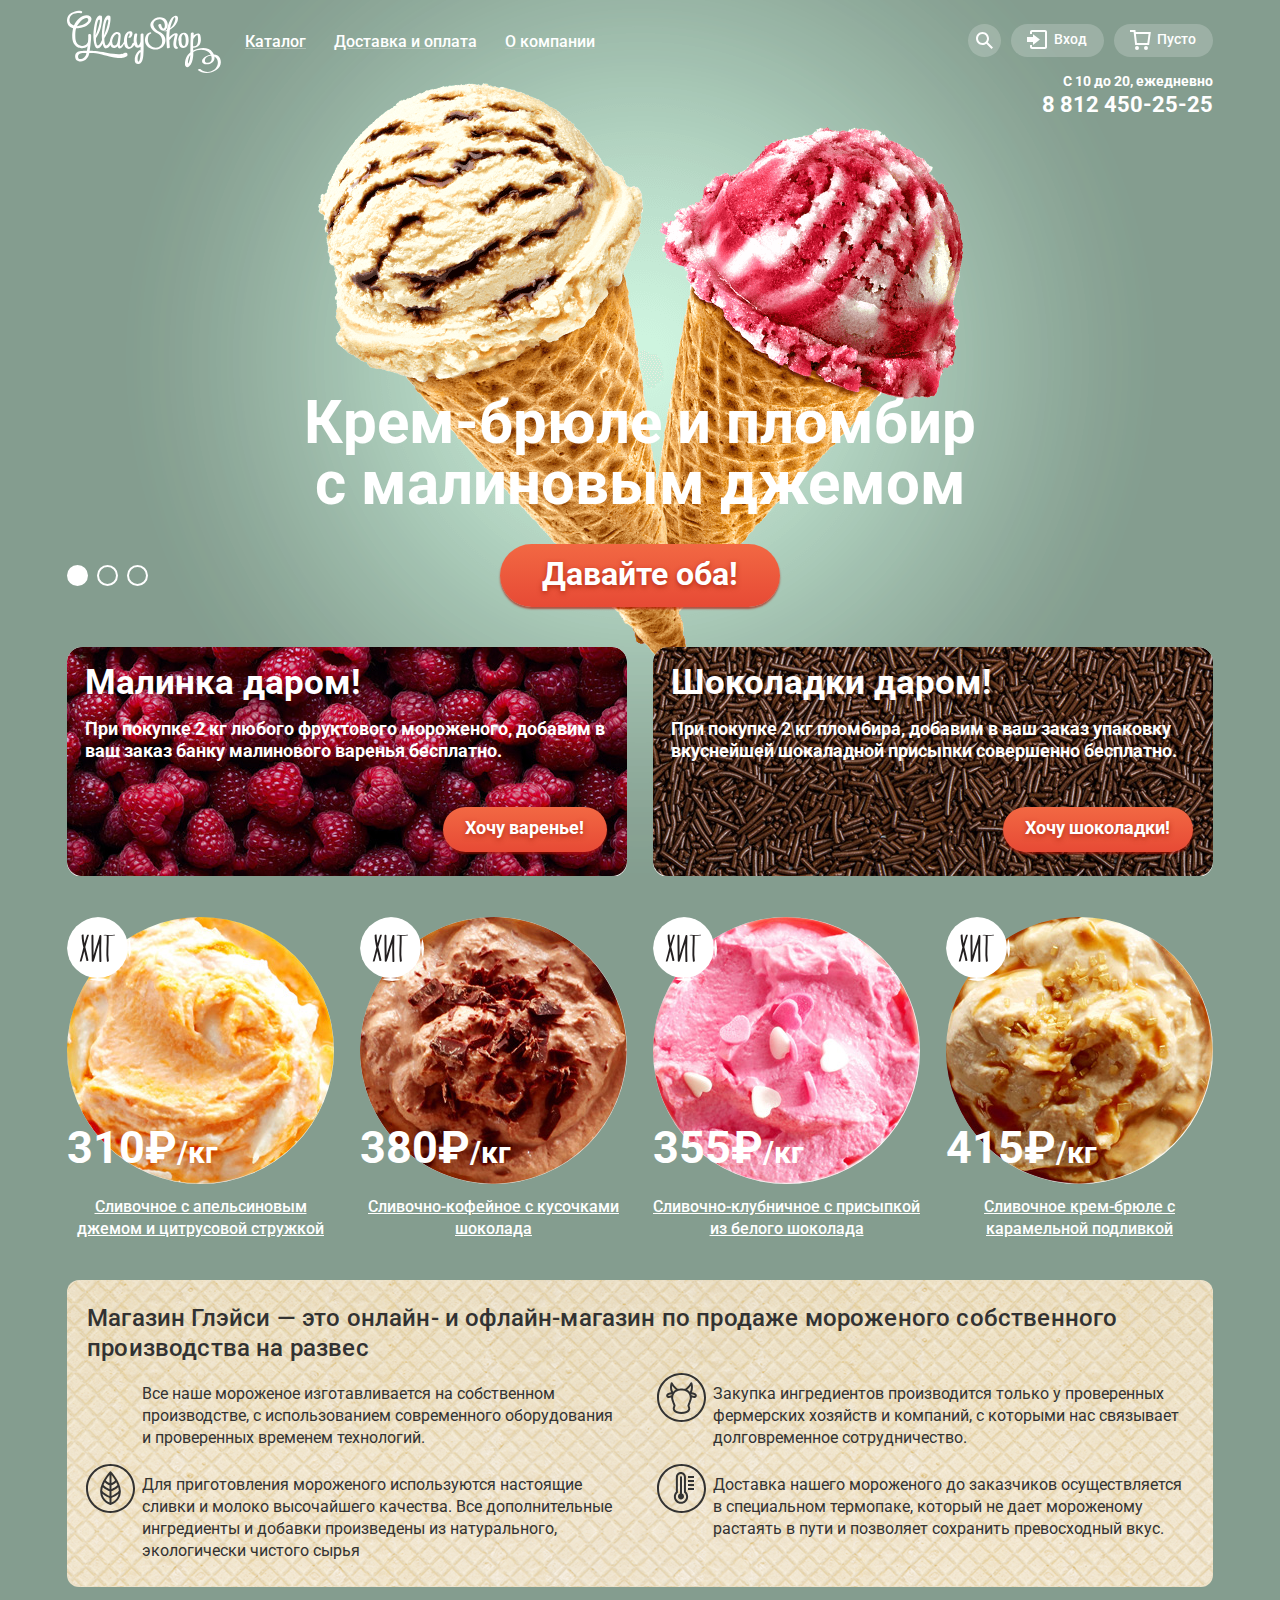
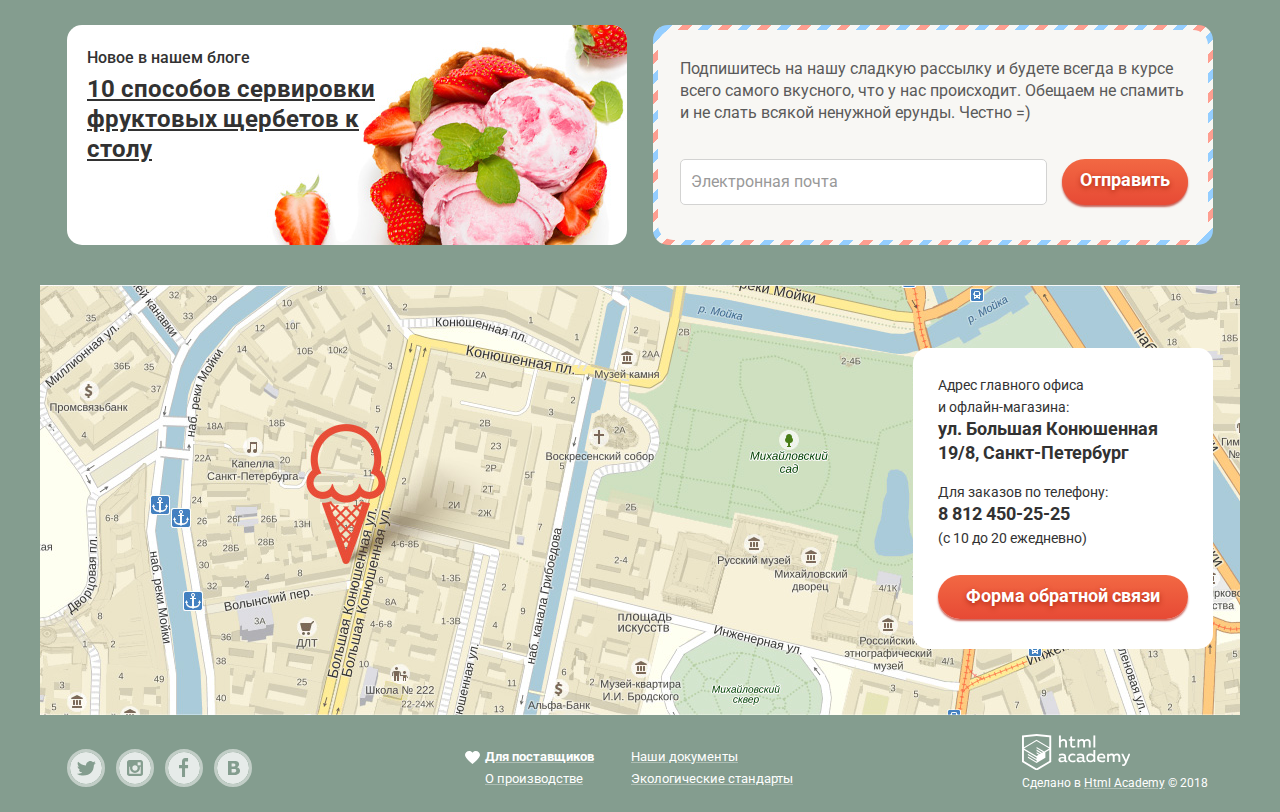
==== commit c660bb7d: "Сделал анимацию и JS" ====
--- a/index.html
+++ b/index.html
@@ -40,7 +40,7 @@
               </svg>
               <form class="search-form" action="https://echo.htmlacademy.ru" method="post">
                 <label class="visually-hidden" for="search">Поле ввода для поиска</label>
-                <input id="search" name="search" type="search" placeholder="Что ищем?">
+                <input id="search" name="search" type="search" placeholder="Что ищем?" required>
                 <button class="visually-hidden" type="submit">Искать</button>
               </form>
             </li>
@@ -55,9 +55,9 @@
               <a href="#">Вход</a>
               <form class="log-in-form" action="https://echo.htmlacademy.ru" method="post">
                 <label class="visually-hidden" for="user-email">Поле ввода email</label>
-                <input id="user-email" name="user-email" type="email" placeholder="Электронная почта">
+                <input id="user-email" name="user-email" type="email" placeholder="Электронная почта" required>
                 <label class="visually-hidden"  for="user-password">Поле ввода пароля</label>
-                <input id="user-password" name="password" type="password" placeholder="Пароль">
+                <input id="user-password" name="password" type="password" placeholder="Пароль" required>
                 <button class="button" type="submit">Войти</button>
                 <div class="log-in-form-reference">
                 <a href="#">Забыли пароль?</a>
@@ -180,7 +180,7 @@
               <p>Подпишитесь на нашу сладкую рассылку и будете всегда в курсе всего самого вкусного, что у нас происходит. Обещаем не спамить и не слать всякой ненужной ерунды. Честно =)</p>
               <form class="subscription-form" action="https://echo.htmlacademy.ru" method="post">
                 <label class="visually-hidden" for="email-sub">Поле ввода email для подписки</label>
-                <input id="email-sub" name="email" type="email" placeholder="Электронная почта">
+                <input id="email-sub" name="email" type="email" placeholder="Электронная почта" required>
                 <button class="button" type="submit">Отправить</button>
               </form>
             </div>
@@ -188,7 +188,8 @@
         </div> 
         <section class="contacts container">
           <h2 class="visually-hidden">Контакты</h2>
-          <img src="img/map-with-pin.jpg" alt="Карта, на которой отмечен магазин">
+          <iframe src="https://www.google.com/maps/embed?pb=!1m18!1m12!1m3!1d1998.547830754205!2d30.324313906225473!3d59.93964492627821!2m3!1f0!2f0!3f0!3m2!1i1024!2i768!4f13.1!3m3!1m2!1s0x4696310fca5ba729%3A0xea9c53d4493c879f!2z0JHQvtC70YzRiNCw0Y8g0JrQvtC90Y7RiNC10L3QvdCw0Y8g0YPQuy4sIDE5LCDQodCw0L3QutGCLdCf0LXRgtC10YDQsdGD0YDQsywgMTkxMTg2!5e0!3m2!1sru!2sru!4v1545060431217" width="1200" height="430" frameborder="0" style="border:0" allowfullscreen></iframe>
+          <img src="img/map-with-pin.jpg" width="1200" height="430" alt="Карта, на которой отмечен магазин">
           <section class="main-contacts">
             <p>
               <span>Адрес главного офиса</br> и офлайн-магазина:</span></br>
--- a/css/style.css
+++ b/css/style.css
@@ -218,6 +218,9 @@
 .user-nav li:focus > a {
         color: #323232;
 }
+.user-nav input[required] {
+        box-shadow: none;
+}
 .user-nav .search {
         justify-content: center;
         align-items: center;
@@ -752,7 +755,7 @@
         display: flex;
         flex-direction: column;
         width: 1106px;
-        margin-bottom: 40px;
+        margin-bottom: 38px;
         padding: 23px 20px 20px 20px;
 
 
@@ -821,7 +824,7 @@
         width: 290px;
         min-height: 170px;
         margin-right: 26px;
-        padding: 22px 250px 25px 20px;
+        padding: 22px 250px 27px 20px;
         border-radius: 15px;
 
         color: #323232;
@@ -867,7 +870,7 @@
 
         min-height: 155px;
         margin: 0;
-        padding: 28px 20px 25px 22px;
+        padding: 28px 20px 27px 22px;
         border-radius: 15px;
         background-color: #f8f7f4;
 }
@@ -875,6 +878,9 @@
         margin: 0;
         padding: 0;
         margin-bottom: 35px;    
+}
+.subscription input[required] {
+        box-shadow: none;
 }
 .subscription-form input {
         float: left;
@@ -892,7 +898,7 @@
 }
 .subscription-form .button {
         float: right;
-        padding: 8px 18px 12px 18px;
+        padding: 9px 18px 13px 18px;
 
         font-size: 18px;
         line-height: 24px;
@@ -924,6 +930,7 @@
 .contacts.container {
         position: relative;
         width: 1200px;
+        height: 430px;
         padding: 0;
 }
 .main-contacts {
@@ -933,23 +940,32 @@
         position: absolute;
         top: 63px;
         right: 27px;
+        z-index: 3;
         width: 250px;
         padding: 25px 25px 30px 25px;
         border-radius: 15px;
         background-color: #ffffff;
         color: #323232;
-}
+}       
 .contacts img {
+        position: absolute;
+        top: 0;
+        left: 0;
+        z-index: 1;
         width: 1200px;
         height: 430px;
 }
+.contacts iframe {
+        position: relative;
+        z-index: 2;
+}
 .main-contacts p {
         margin: 0;
         margin-bottom: 15px;
         padding: 0;
 }
 .main-contacts p:last-of-type {
-        margin-bottom: 30px;
+        margin-bottom: 27px;
 }
 .main-contacts span {
         font-size: 14px;
@@ -972,12 +988,45 @@
         padding: 10px 25px 12px 25px;
         text-decoration: none;
 }
+@keyframes shake {
+        0%,
+        100% {
+                transform: translate(0px, -50%);
+        }
+
+        10%,
+        30%,
+        50%,
+        70%,
+        90% {
+                transform: translate(-10px, -50%);
+        }
+
+        20%,
+        40%,
+        60%,
+        80% {
+                transform: translate(10px, -50%);
+        }
+}
+@keyframes openfromright{
+    0% { 
+        opacity: 0; 
+        transform: translate(200px, -50%); 
+    } 
+    100% { 
+        opacity: 1; 
+        transform: translate(0, -50%); 
+    } 
+} 
+
 .feedback-popup {     
         display: none;
         flex-direction: column;
         position: fixed;
         top: 50%;
         left: 50%;
+        z-index: 1000;
         width: 426px;
         margin-left: -238px;
         padding: 15px 25px; 
@@ -1096,9 +1145,12 @@
                 transform: rotate(-45deg);
 }
 .feedback-open {
-    display: block;
-}
-
+        display: block;
+        animation: openfromright 0.6s;
+}
+.input-error {
+        animation: shake 0.6s;
+}
 /*Cтраница каталога*/
 
 .catalog-page main{
@@ -1323,7 +1375,7 @@
         padding-left: 32px;
         padding-right: 0;
 }
-.filter-fat .filter-option label::before {
+.filter-fat label::before {
         content: "";
         position: absolute;
         top: -1px;
@@ -1334,10 +1386,11 @@
         background: url(../img/radio-off.svg) no-repeat;
         opacity: 0.8;
 }
-.filter-fat .filter-option label:hover::before {
+.filter-fat label:hover::before {
         opacity: 1;
 }
-.filter-fat .filter-input-radio:checked + label::after {
+
+.filter-input-radio:checked + label::after {
         content: "";
         position: absolute;
         top: -1px;
@@ -1348,7 +1401,7 @@
         background: url(../img/radio-on.svg) no-repeat;
         opacity: 0.8;
 } 
-.filter-fat .filter-input-radio:checked + label:hover::after {
+.filter-input-radio:checked + label:hover::after {
         opacity: 1;
 } 
 .form-filter .filter-inner {
@@ -1363,7 +1416,7 @@
 .filter-inner .filter-option:last-of-type {
 	padding-right: 0;
 }
-.filter-inner .filter-option label::before {
+.filter-inner label::before {
         content: "";
         position: absolute;
         top: 0px;
@@ -1374,10 +1427,10 @@
         background: url("../img/checkbox-off.svg") no-repeat;
 	opacity: 0.8;
 }
-.filter-inner .filter-option label:hover::before {
+.filter-inner label:hover::before {
 	opacity: 1;
 } 
-.filter-inner .filter-input-checkbox:checked + label::before {
+.filter-input-checkbox:checked + label::before {
         content: "";
         position: absolute;
         top: 0px;
@@ -1388,8 +1441,12 @@
         background: url("../img/checkbox-on.svg") no-repeat;
 	opacity: 0.8;
 }
-.filter-inner .filter-input-checkbox:checked + label:hover::before {
+.filter-input-checkbox:checked + label:hover::before {
 	opacity: 1;
+}
+.form-filter input[disabled] + label {
+        opacity: 0.4;
+        color: #ffffff;
 }
 .form-filter .btn-submit {
 	align-self: center;
@@ -1563,7 +1620,7 @@
         display: flex;
         justify-content: space-between;
         align-items: center;
-        padding-top: 13px;
+        padding-top: 19px;
         margin-bottom: 20px;
 }
 .catalog-page .main-footer {
@@ -1597,7 +1654,7 @@
 .footer-nav {
         display: flex;
         flex-wrap: wrap;        
-        width: 370px;
+        width: 360px;
         margin: 0;
         padding: 0;
         padding-top: 5px;
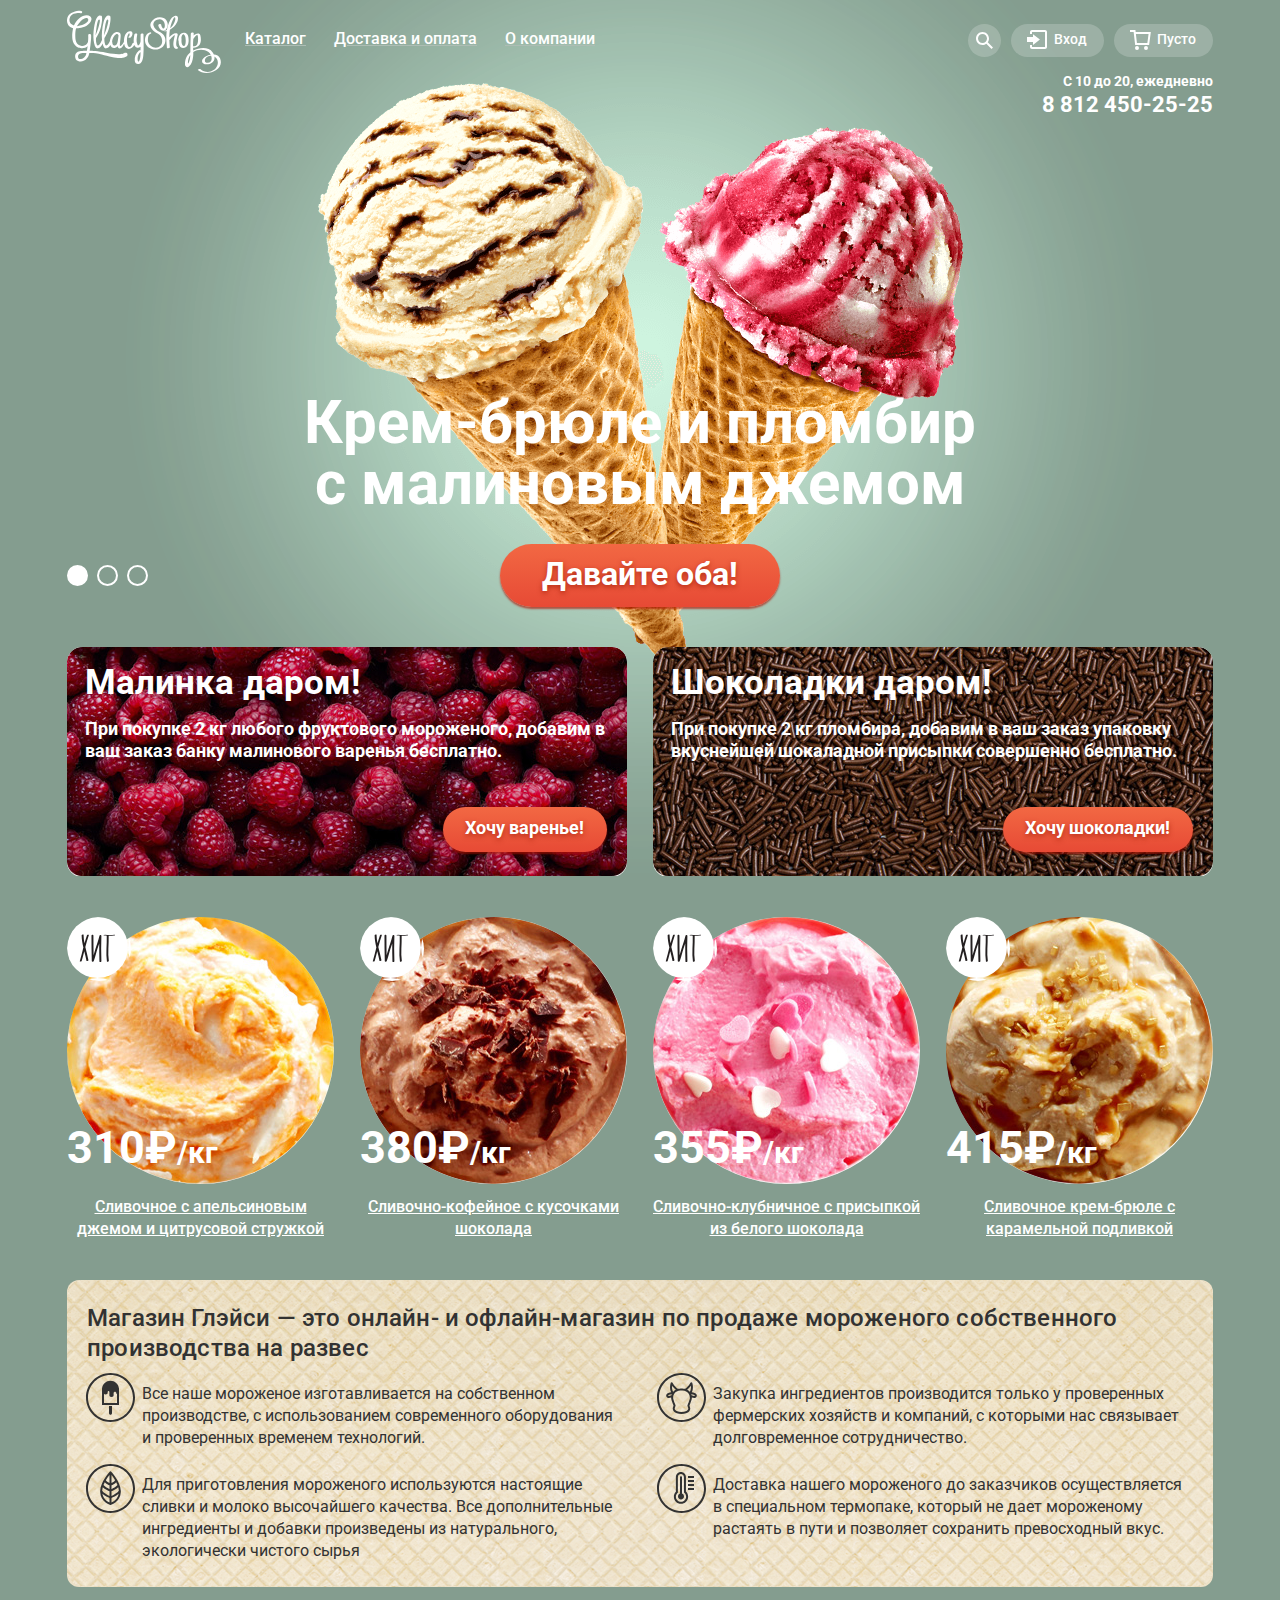
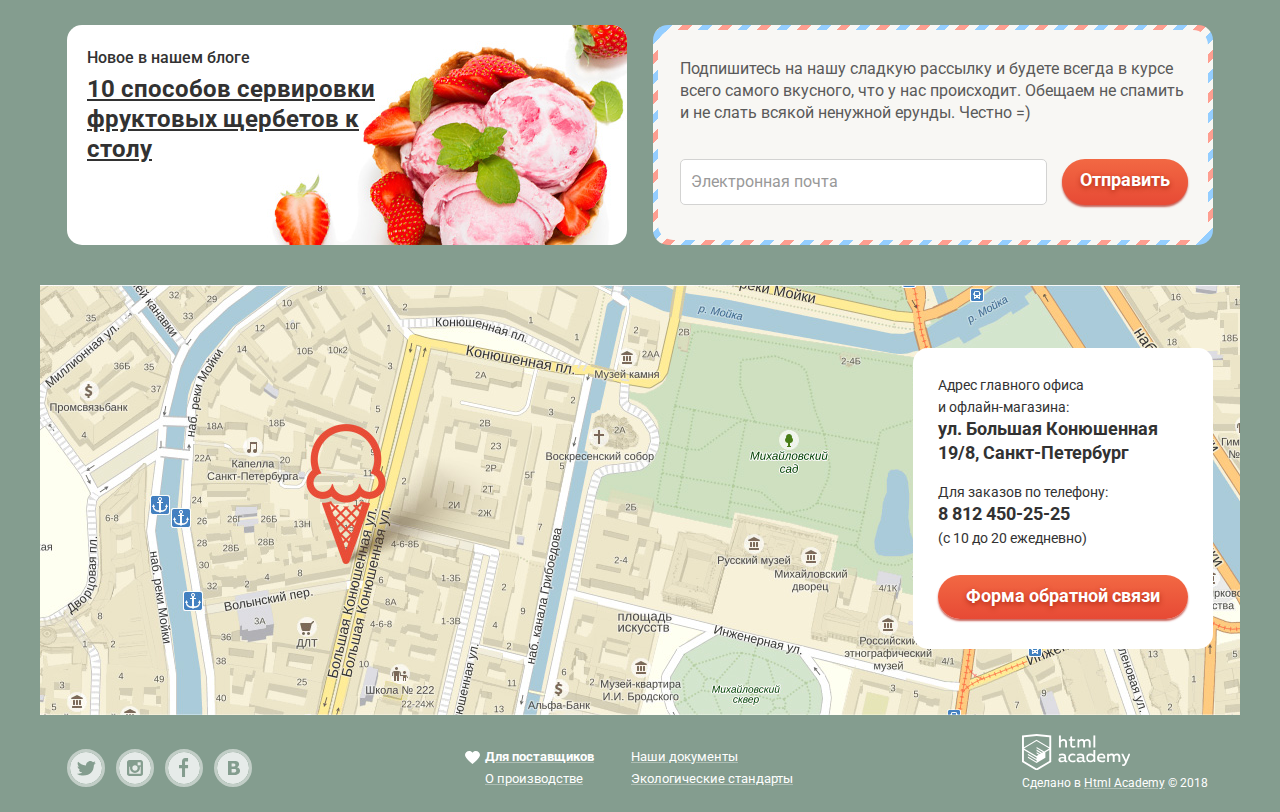
==== commit 0e88b4f9: "Правки по критериям" ====
--- a/index.html
+++ b/index.html
@@ -14,7 +14,7 @@
     <div class="site-wrapper">
       <header class="main-header container">
         <nav class="main-nav">
-          <a class="logo"><img src="img/logo.svg" alt="Gllacy Shop"></a>
+          <a class="logo"><img src="img/logo.svg" width="154" height="64" alt="Gllacy Shop"></a>
           <ul class="site-nav">
             <li class="box-sub-catalog"><a href="#">Каталог</a>
               <ul class="sub-catalog">
@@ -66,7 +66,7 @@
               </form>
             </li>
             <li class="basket">
-              <svg version="1.1" id="Layer_1" xmlns="http://www.w3.org/2000/svg" width="21" height="20" viewBox="0 0 21 20" enable-background="new 0 0 21 20" xml:space="preserve">
+              <svg version="1.1" xmlns="http://www.w3.org/2000/svg" width="21" height="20" viewBox="0 0 21 20" enable-background="new 0 0 21 20" xml:space="preserve">
                 <g> 
                   <path fill="#FFFFFF" d="M5.657,2.031L5.422,0H0v2h3.64l1.5,13h13.988l1.699-12.969H5.657z M17.372,13H6.922L5.888,4.031h12.66
                     L17.372,13z"/>
@@ -79,7 +79,7 @@
           </ul>
         </nav>
         <p class="header-contacts">
-            <b>C 10 до 20, ежедневно</b></br>
+            <b>C 10 до 20, ежедневно</b><br>
             <a href="tel:88124502525">8 812 450-25-25</a>
         </p>  
       </header>
@@ -188,16 +188,17 @@
         </div> 
         <section class="contacts container">
           <h2 class="visually-hidden">Контакты</h2>
-          <iframe src="https://www.google.com/maps/embed?pb=!1m18!1m12!1m3!1d1998.547830754205!2d30.324313906225473!3d59.93964492627821!2m3!1f0!2f0!3f0!3m2!1i1024!2i768!4f13.1!3m3!1m2!1s0x4696310fca5ba729%3A0xea9c53d4493c879f!2z0JHQvtC70YzRiNCw0Y8g0JrQvtC90Y7RiNC10L3QvdCw0Y8g0YPQuy4sIDE5LCDQodCw0L3QutGCLdCf0LXRgtC10YDQsdGD0YDQsywgMTkxMTg2!5e0!3m2!1sru!2sru!4v1545060431217" width="1200" height="430" frameborder="0" style="border:0" allowfullscreen></iframe>
+          <iframe src="https://www.google.com/maps/embed?pb=!1m18!1m12!1m3!1d1998.547830754205!2d30.324313906225473!3d59.93964492627821!2m3!1f0!2f0!3f0!3m2!1i1024!2i768!4f13.1!3m3!1m2!1s0x4696310fca5ba729%3A0xea9c53d4493c879f!2z0JHQvtC70YzRiNCw0Y8g0JrQvtC90Y7RiNC10L3QvdCw0Y8g0YPQuy4sIDE5LCDQodCw0L3QutGCLdCf0LXRgtC10YDQsdGD0YDQsywgMTkxMTg2!5e0!3m2!1sru!2sru!4v1545060431217" width="1200" height="430" style="border:0" allowfullscreen></iframe>
           <img src="img/map-with-pin.jpg" width="1200" height="430" alt="Карта, на которой отмечен магазин">
           <section class="main-contacts">
+            <h2 class="visually-hidden">Адрес и телефон магазина</h2>
             <p>
-              <span>Адрес главного офиса</br> и офлайн-магазина:</span></br>
+              <span>Адрес главного офиса<br> и офлайн-магазина:</span><br>
               <span class="address">ул. Большая Конюшенная 19/8, Санкт-Петербург</span>
             </p>
             <p>
-              <span>Для заказов по телефону:</span></br>
-              <a class="main-tel" href="88124502525">8 812 450-25-25</a></br>
+              <span>Для заказов по телефону:</span><br>
+              <a class="main-tel" href="88124502525">8 812 450-25-25</a><br>
               <span>(с 10 до 20 ежедневно)</span>
             </p>
             <a class="button btn-feedback-open" href="#">Форма обратной связи</a>
@@ -210,9 +211,9 @@
             <a class="social-button" href="#">
               <span class="visually-hidden">Твиттер</span>
               <svg version="1.1" width="32" height="32" viewBox="0 0 32 32" enable-background="new 0 0 32 32" xml:space="preserve">
-                <g id="Layer_1">
-                </g>
-                <g id="Layer_2">
+                <g>
+                </g>
+                <g>
                   <path fill="#FFFFFF" d="M16,0C7.164,0,0,7.164,0,16c0,8.837,7.164,16,16,16c8.837,0,16-7.163,16-16C32,7.164,24.837,0,16,0z
                      M23.944,12.809c-0.251,6.516-3.463,10.832-10.992,10.702c-0.14,0-0.205,0-0.233,0c-0.015,0-0.021,0-0.021,0
                     c-0.029,0-0.094,0-0.232,0c-0.447,0-4.543-0.443-5.344-1.823c2.479,0.19,4.247-0.406,5.12-1.136
@@ -227,7 +228,7 @@
           <li>
             <a class="social-button" href="#">
               <span class="visually-hidden">Инстаграм</span>
-              <svg version="1.1" id="Layer_1" width="32" height="32" viewBox="0 0 32 32" enable-background="new 0 0 32 32" xml:space="preserve">
+              <svg version="1.1" width="32" height="32" viewBox="0 0 32 32" enable-background="new 0 0 32 32" xml:space="preserve">
                 <g>
                   <path fill="#FFFFFF" d="M20.916,16c0,2.728-2.211,4.938-4.938,4.938S11.039,18.728,11.039,16c0-0.394,0.051-0.773,0.138-1.14
                     h-0.897v6.838h11.396V14.86h-0.897C20.865,15.227,20.916,15.606,20.916,16z"/>
@@ -244,7 +245,7 @@
           <li>
             <a class="social-button" href="#">
               <span class="visually-hidden">Фейсбук</span>
-              <svg version="1.1" id="Layer_1" width="32" height="32" viewBox="0 0 32 32" enable-background="new 0 0 32 32" xml:space="preserve">
+              <svg version="1.1" width="32" height="32" viewBox="0 0 32 32" enable-background="new 0 0 32 32" xml:space="preserve">
                 <path fill="#FFFFFF" d="M16,0C7.164,0,0,7.163,0,16s7.164,16,16,16c8.837,0,16-7.164,16-16S24.837,0,16,0z M20.062,9.455h-3.021
                   v3.444h3.021v3.445h-3.021v8.61h-3.021v-8.61H11v-3.445h3.021V9.455c0-1.902,1.353-3.445,3.021-3.445h3.021V9.455z"/>
               </svg>
@@ -253,7 +254,7 @@
           <li>
             <a class="social-button" href="#">
               <span class="visually-hidden">Вконтакте</span>
-              <svg version="1.1" id="Layer_1" xmlns="http://www.w3.org/2000/svg" width="32" height="32" viewBox="0 0 32 32" enable-background="new 0 0 32 32" xml:space="preserve">
+              <svg version="1.1" xmlns="http://www.w3.org/2000/svg" width="32" height="32" viewBox="0 0 32 32" enable-background="new 0 0 32 32" xml:space="preserve">
                 <g>
                   <path fill="#FFFFFF" d="M16.637,14.495c0.402-0.019,0.719-0.082,0.951-0.188c0.326-0.145,0.54-0.33,0.641-0.559
                     c0.101-0.229,0.15-0.496,0.15-0.797c0-0.232-0.058-0.465-0.174-0.697c-0.116-0.232-0.322-0.405-0.617-0.517
--- a/css/style.css
+++ b/css/style.css
@@ -49,17 +49,17 @@
 }
 .site-wrapper::before,
 .site-wrapper::after {
-  content: "";
-
-  visibility: hidden;
+        content: "";
+
+        visibility: hidden;
 }
 
 .site-wrapper::before {
-  background-image: url("../img/promo-2.png");
+        background-image: url("../img/promo-2.png");
 }
 
 .site-wrapper::after {
-  background-image: url("../img/promo-3.png");
+        background-image: url("../img/promo-3.png");
 }
 
 /*Шапка сайта*/
@@ -89,12 +89,13 @@
 }
 .main-nav > a {
         margin-right: 10px;
-	width: 154px;
+        width: 154px;
         height:64px;
 }
 .main-nav .site-nav {
         display: flex;
         align-items: center;
+        margin-bottom: 5px;
 
         font-size: 16px;
         line-height: 18px;
@@ -145,6 +146,7 @@
         position: absolute;
         left: -6px;
         top: 37px;
+        z-index: 5;
         border-radius: 5px;
         overflow: hidden;
         transition: visibility 0.1s;
@@ -237,6 +239,7 @@
         position: absolute;
         right: -1px;
         top: 38px;
+        z-index:2;
         padding: 20px 16px;
         border-radius: 5px;
         visibility: hidden;
@@ -250,7 +253,7 @@
 .search:hover .search-form,
 .search:focus .search-form {
         visibility: visible;
-        z-index: 1;
+        z-index: 3;
 }
 .search-form input {
         width: 310px;
@@ -282,7 +285,7 @@
 .log-in:hover .log-in-form,
 .log-in:focus .log-in-form {
         visibility: visible;
-        z-index: 1;
+        z-index: 3;
 }
 .log-in-form {
         display: flex;
@@ -293,6 +296,7 @@
         position: absolute;
         right: -1px;
         top: 36px;
+        z-index: 2;
         visibility: hidden;
         width: 256px;
         padding: 20px 10px;
@@ -431,7 +435,7 @@
 .basket.basket-fill:hover .basket-inner,
 .basket.basket-fill:focus .basket-inner {
         visibility: visible;
-        z-index: 1;     
+        z-index: 3;     
 }
 .basket-inner {
         display: flex;
@@ -782,7 +786,7 @@
         height: 49px;
 }
 .features .ice-cream-icon::before {
-        background-image: url(../img/icecream.svg);
+        background-image: url(../img/Icecream.svg);
 }
 .features .cow-icon::before {
         background-image: url(../img/cow.svg);
@@ -1010,14 +1014,14 @@
         }
 }
 @keyframes openfromright{
-    0% { 
-        opacity: 0; 
-        transform: translate(200px, -50%); 
-    } 
-    100% { 
-        opacity: 1; 
-        transform: translate(0, -50%); 
-    } 
+        0% { 
+                opacity: 0; 
+                transform: translate(200px, -50%); 
+        } 
+        100% { 
+                opacity: 1; 
+                transform: translate(0, -50%); 
+        } 
 } 
 
 .feedback-popup {     
@@ -1280,7 +1284,7 @@
         font-weight: 500;
 }
 .form-filter .sorting {
-        padding: 7px 27px 8px 14px;
+        padding: 7px 27px 8px 12px;
         -moz-appearance: none;
         -webkit-appearance: none;
                 appearance: none;
@@ -1307,7 +1311,7 @@
 .form-filter fieldset:first-child::after {
 	content: "";
 	position: absolute;
-	bottom: 10px;
+	bottom: 8px;
 	right: 12px;
 	border: 6px solid transparent;
 	border-top: 10px solid #ffffff;
@@ -1337,32 +1341,44 @@
         height: 4px;
         background-color: rgba(248, 247, 244, 0.5);
 }
-.slider-price::before {
+.left-circle {
         content: "";
         position: absolute;
-        top: -8px;
-        left: 10px;
+        top: 8px;
+        left: 35px;
+        z-index: 1;
         width: 4px;
         height: 4px;
-        background: #97aca1;
+        background-color: #849d8f;
         border: 8px solid white; 
         border-radius: 50%;
         cursor: pointer;
 }
-.slider-price::after {
+.left-circle:hover{
+        top: 7px;
+        left: 34px;
+        border: 9px solid white;
+}
+.right-circle {
         content: "";
         position: absolute;
-        top: -8px;
-        right: 35px;
+        top: 8px;
+        right: 67px;
+        z-index: 1;
         width: 4px;
         height: 4px;
-        background: #97aca1;
+        background-color: #849d8f;
         border: 8px solid white; 
         border-radius: 50%;
         cursor: pointer;
 }
+.right-circle:hover {
+        top: 7px;
+        right: 66px;
+        border: 9px solid white;
+}
 .form-filter .filter-fat {
-        padding: 7px 25px 8px 14px;
+        padding: 7px 18px 8px 15px;
         background-color: rgba(248,247,244,0.2);
         border-radius: 20px;
 }
@@ -1371,6 +1387,9 @@
         padding-left: 32px;
         padding-right: 15px;
 }
+.filter-fat .filter-option:nth-of-type(n+2) {
+        padding-right: 19px;    
+}
 .filter-fat .filter-option:last-of-type {
         padding-left: 32px;
         padding-right: 0;
@@ -1378,8 +1397,8 @@
 .filter-fat label::before {
         content: "";
         position: absolute;
-        top: -1px;
-        left: -1px;
+        top: 1px;
+        left: 0px;
         width: 25px;
         height: 25px;
 
@@ -1390,22 +1409,22 @@
         opacity: 1;
 }
 
-.filter-input-radio:checked + label::after {
+.filter-input-radio:checked + label::before {
         content: "";
         position: absolute;
-        top: -1px;
-        left: -1px;
+        top: 1px;
+        left: 0px;
         width: 25px;
         height: 25px;
 
         background: url(../img/radio-on.svg) no-repeat;
         opacity: 0.8;
 } 
-.filter-input-radio:checked + label:hover::after {
+.filter-input-radio:checked + label:hover::before {
         opacity: 1;
 } 
 .form-filter .filter-inner {
-	padding: 7px 25px 8px 14px;
+	padding: 7px 20px 8px 14px;
         background-color: rgba(248,247,244,0.2);
         border-radius: 20px;
 }
@@ -1413,45 +1432,49 @@
 	position: relative;
 	padding: 0 18px 0 34px;
 }
+.filter-inner .filter-option:nth-of-type(n+3) {
+    padding-right: 20px;
+}
+
 .filter-inner .filter-option:last-of-type {
 	padding-right: 0;
 }
 .filter-inner label::before {
         content: "";
         position: absolute;
-        top: 0px;
-        left: 0px;
+        top: 2px;
+        left: 2px;
         width: 25px;
         height: 25px;
 
         background: url("../img/checkbox-off.svg") no-repeat;
-	opacity: 0.8;
+        opacity: 0.8;
 }
 .filter-inner label:hover::before {
-	opacity: 1;
+	   opacity: 1;
 } 
 .filter-input-checkbox:checked + label::before {
         content: "";
         position: absolute;
-        top: 0px;
-        left: 0px;
+        top: 2px;
+        left: 2px;
         width: 25px;
         height: 25px;
 
         background: url("../img/checkbox-on.svg") no-repeat;
-	opacity: 0.8;
+        opacity: 0.8;
 }
 .filter-input-checkbox:checked + label:hover::before {
-	opacity: 1;
+        opacity: 1;
 }
 .form-filter input[disabled] + label {
         opacity: 0.4;
         color: #ffffff;
 }
 .form-filter .btn-submit {
-	align-self: center;
-	margin-top: 7px;
-	padding: 8px 28px;
+        align-self: center;
+        margin-top: 7px;
+        padding: 8px 28px;
 
         font-size: 16px;
         line-height: 18px;
@@ -1474,7 +1497,7 @@
         order: 3;
         display: flex;
         flex-direction: column;
-	margin-bottom: 30px;
+        margin-bottom: 30px;
 }
 .catalog-list {
         display: flex;
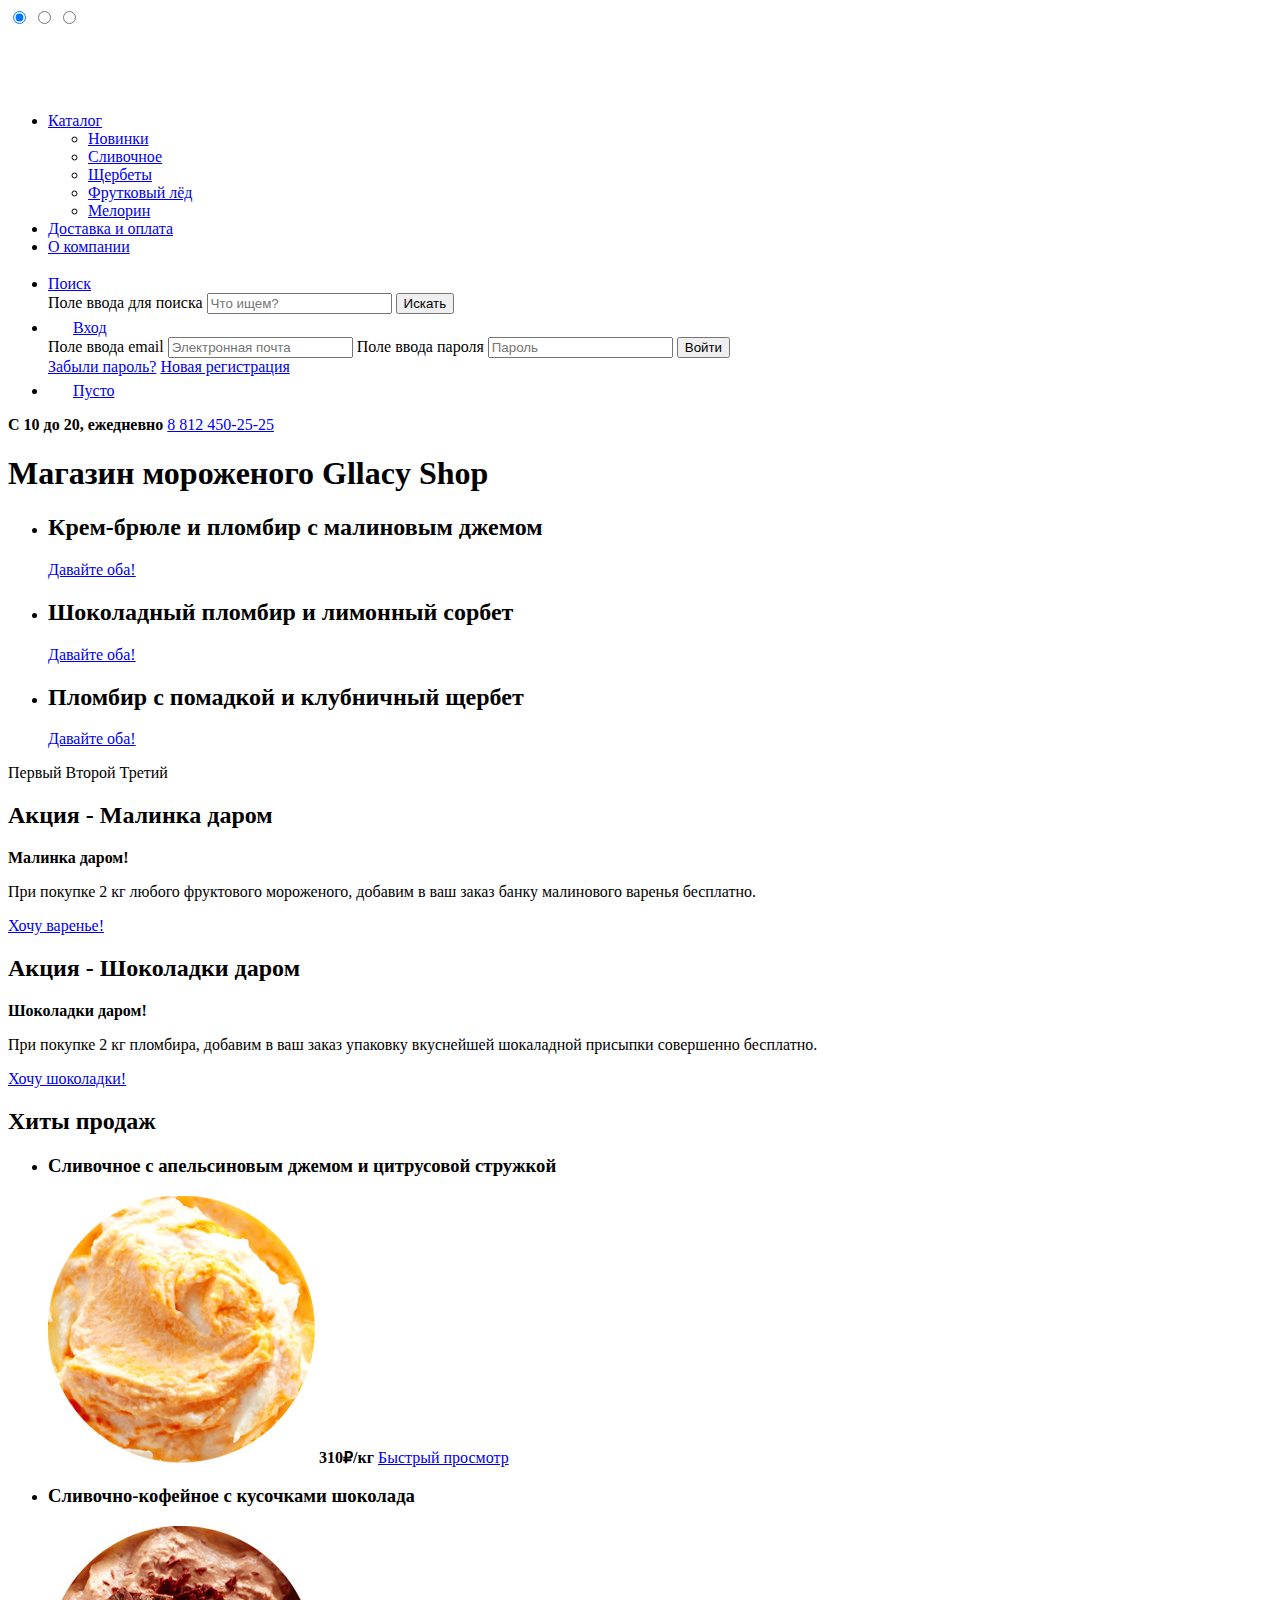
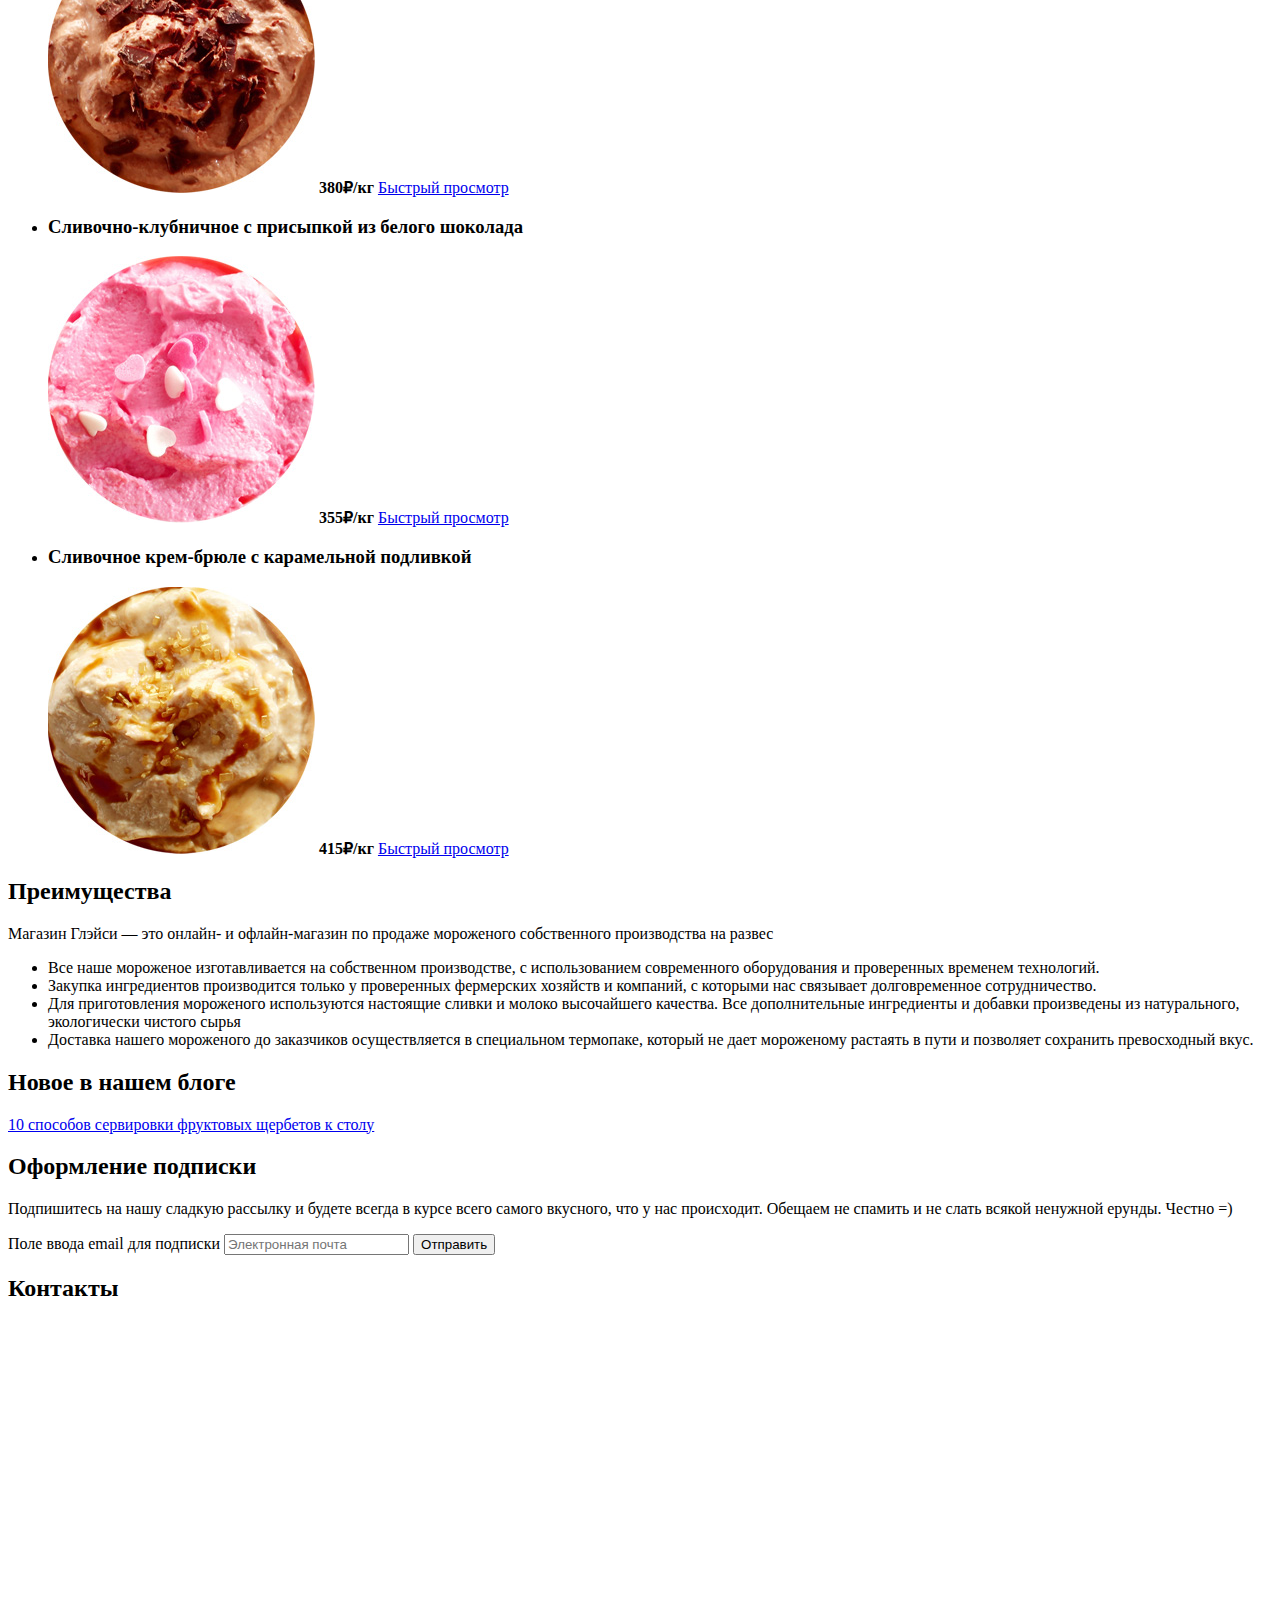
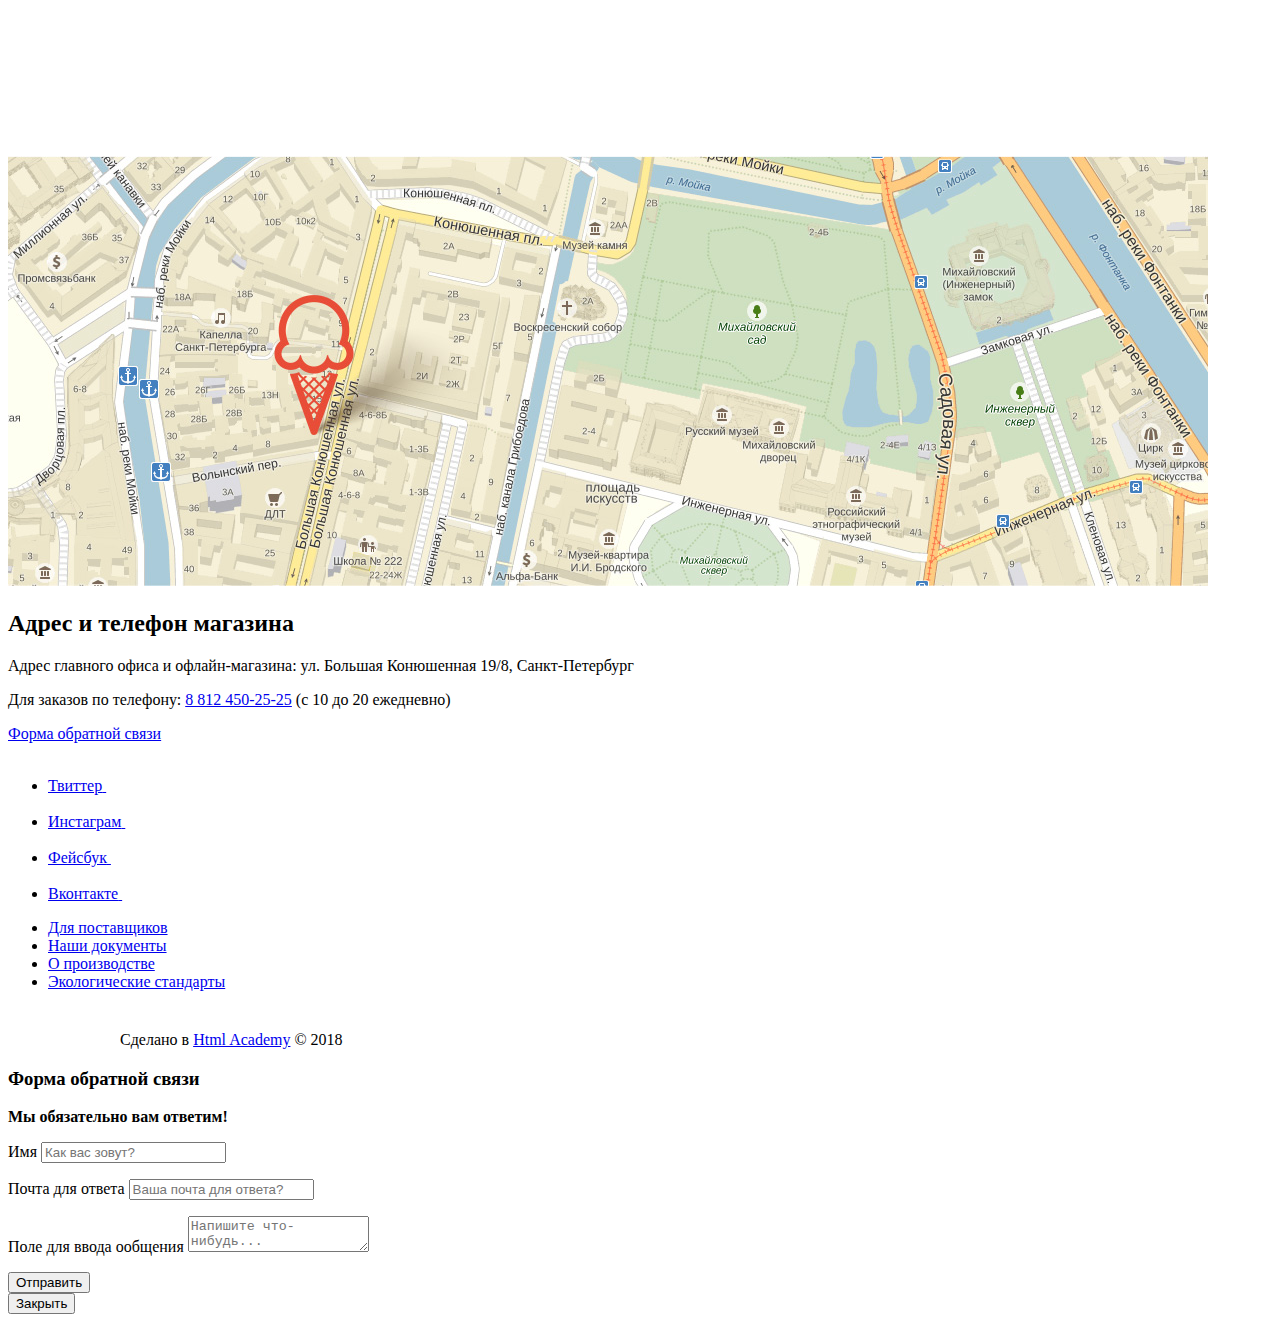
==== commit f2e2f559: "Исправление ошибок по критериям" ====
--- a/index.html
+++ b/index.html
@@ -4,8 +4,8 @@
     <meta charset="utf-8">
     <title>HTML Academy: Глейси</title>
     <link href="https://fonts.googleapis.com/css?family=Roboto:400,500,700&amp;subset=cyrillic" rel="stylesheet"> 
-    <link rel="stylesheet" href="css/normalize.css">
-    <link rel="stylesheet" href="css/style.css">
+    <link rel="stylesheet" href="css/normalize-minifier.css">
+    <link rel="stylesheet" href="css/style-minifier.css">
   </head>
   <body>
     <input class="visually-hidden" type="radio" id="product-1" name="toggle" checked>
@@ -79,7 +79,7 @@
           </ul>
         </nav>
         <p class="header-contacts">
-            <b>C 10 до 20, ежедневно</b><br>
+            <b>C 10 до 20, ежедневно</b>
             <a href="tel:88124502525">8 812 450-25-25</a>
         </p>  
       </header>
@@ -162,10 +162,10 @@
             <h2 class="visually-hidden">Преимущества</h2>
             <p>Магазин Глэйси — это онлайн- и офлайн-магазин по продаже мороженого собственного производства на развес</p>
             <ul>
-              <li><p class="ice-cream-icon">Все наше мороженое изготавливается на собственном производстве, с использованием современного оборудования и проверенных временем технологий.</p></li>
-              <li><p class="cow-icon">Закупка ингредиентов  производится только у проверенных фермерских хозяйств и компаний, с которыми нас связывает долговременное сотрудничество.</p></li>
-              <li><p class="leaf-icon">Для приготовления мороженого используются настоящие сливки и молоко высочайшего качества. Все дополнительные ингредиенты и добавки  произведены из натурального, экологически чистого сырья</p></li>
-              <li><p class="thermometer-icon">Доставка нашего мороженого до заказчиков осуществляется в специальном термопаке, который не дает мороженому растаять в пути и позволяет сохранить превосходный вкус.</p></li>
+              <li class="ice-cream-icon">Все наше мороженое изготавливается на собственном производстве, с использованием современного оборудования и проверенных временем технологий.</li>
+              <li class="cow-icon">Закупка ингредиентов  производится только у проверенных фермерских хозяйств и компаний, с которыми нас связывает долговременное сотрудничество.</li>
+              <li class="leaf-icon">Для приготовления мороженого используются настоящие сливки и молоко высочайшего качества. Все дополнительные ингредиенты и добавки  произведены из натурального, экологически чистого сырья</li>
+              <li class="thermometer-icon">Доставка нашего мороженого до заказчиков осуществляется в специальном термопаке, который не дает мороженому растаять в пути и позволяет сохранить превосходный вкус.</li>
             </ul>
           </section>
         </div>
@@ -193,12 +193,12 @@
           <section class="main-contacts">
             <h2 class="visually-hidden">Адрес и телефон магазина</h2>
             <p>
-              <span>Адрес главного офиса<br> и офлайн-магазина:</span><br>
+              <span class="address-preview">Адрес главного офиса и офлайн-магазина:</span>
               <span class="address">ул. Большая Конюшенная 19/8, Санкт-Петербург</span>
             </p>
             <p>
-              <span>Для заказов по телефону:</span><br>
-              <a class="main-tel" href="88124502525">8 812 450-25-25</a><br>
+              <span>Для заказов по телефону:</span>
+              <a class="main-tel" href="88124502525">8 812 450-25-25</a>
               <span>(с 10 до 20 ежедневно)</span>
             </p>
             <a class="button btn-feedback-open" href="#">Форма обратной связи</a>
@@ -305,6 +305,6 @@
         <button class="btn-feedback-close" type="button">Закрыть</button>
       </section>
     </div>
-    <script src="js/script.js"></script>
+    <script src="js/script-minifier.js"></script>
   </body>
 </html> 
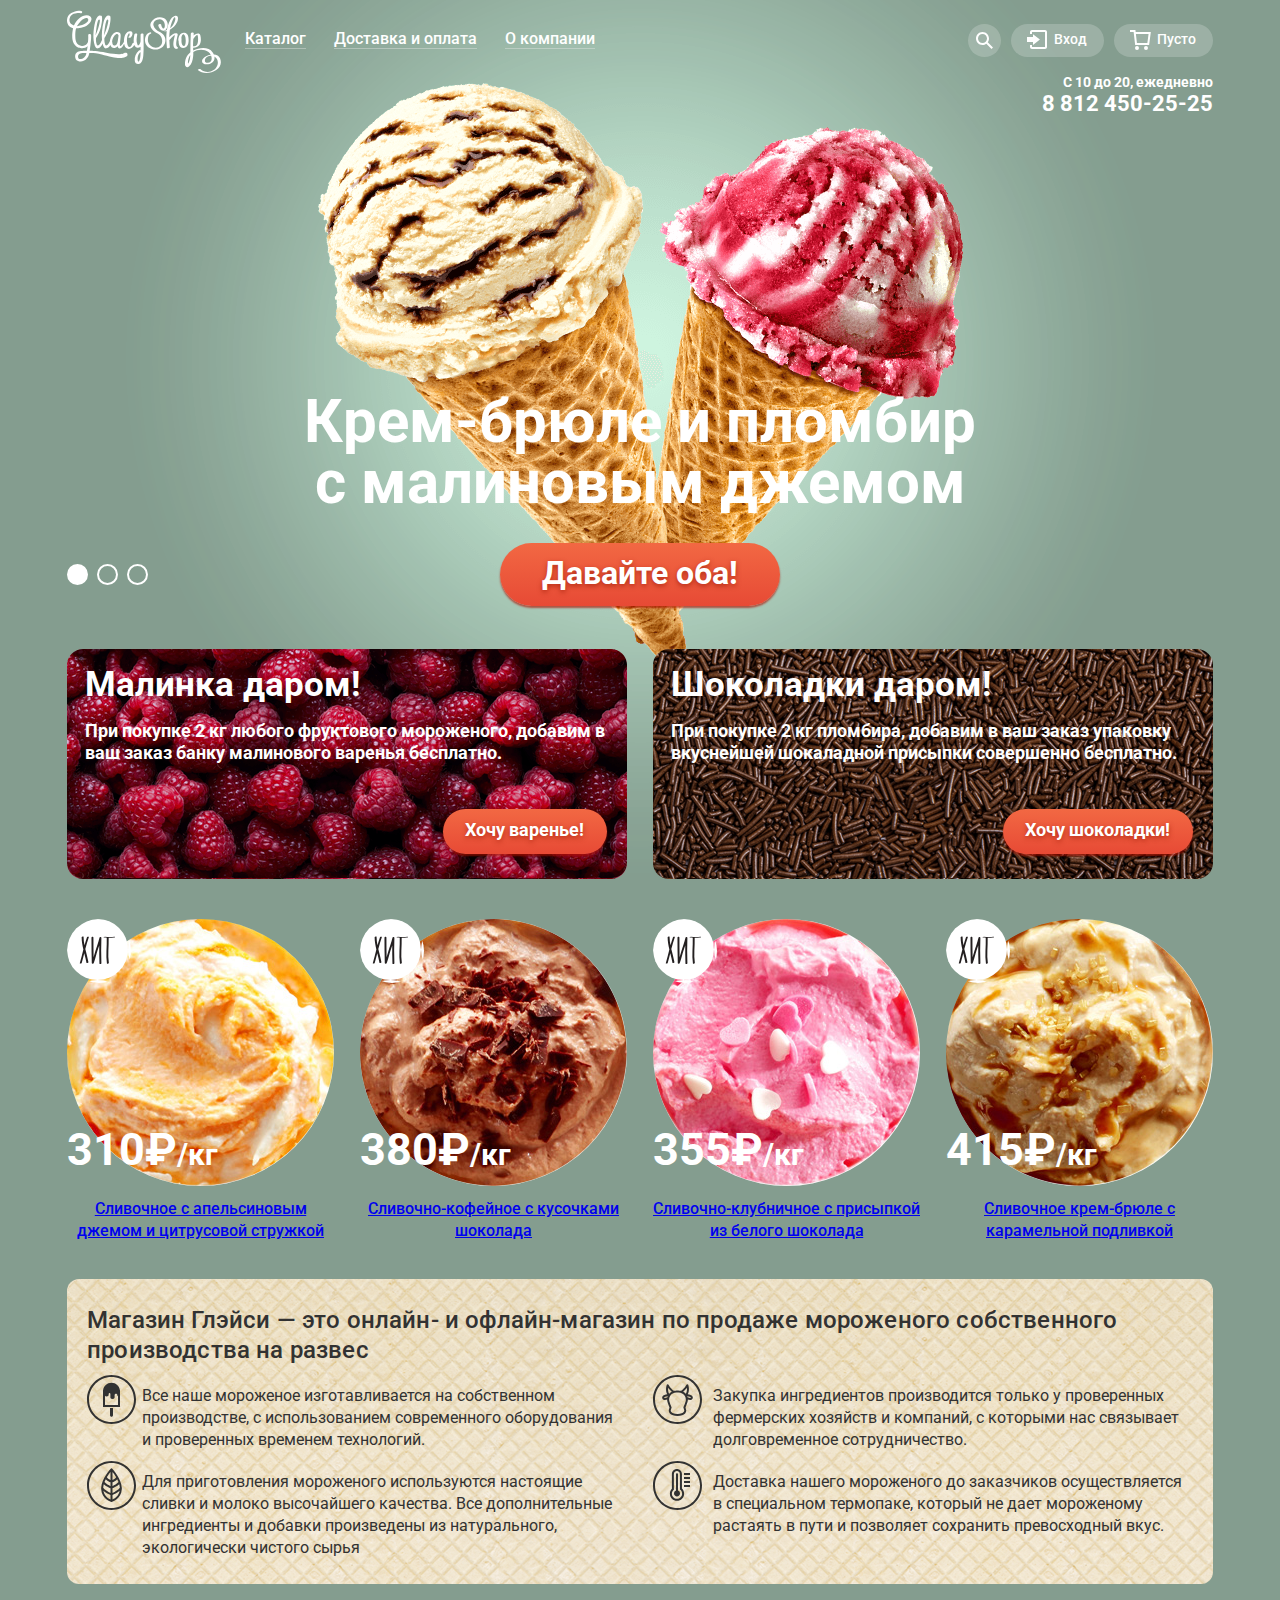
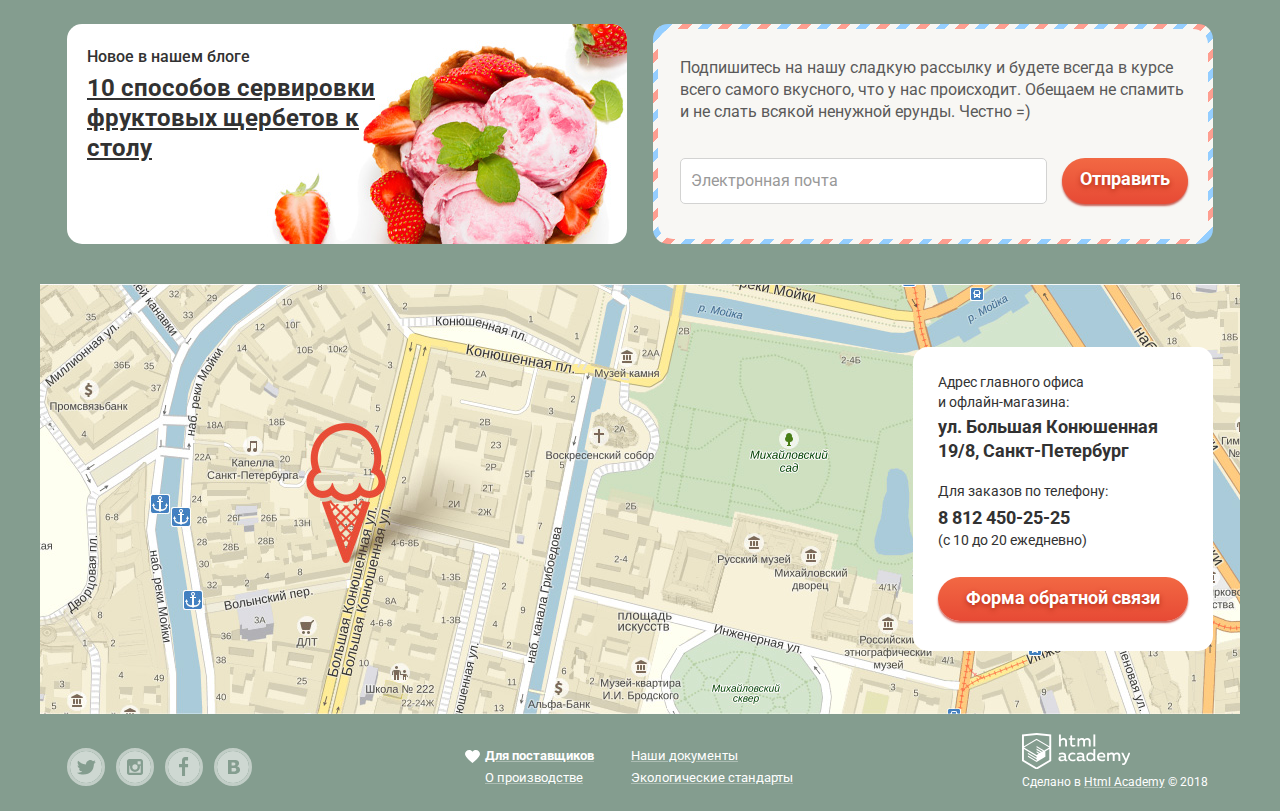
==== commit 09f757fb: "Правки" ====
--- a/index.html
+++ b/index.html
@@ -5,7 +5,7 @@
     <title>HTML Academy: Глейси</title>
     <link href="https://fonts.googleapis.com/css?family=Roboto:400,500,700&amp;subset=cyrillic" rel="stylesheet"> 
     <link rel="stylesheet" href="css/normalize-minifier.css">
-    <link rel="stylesheet" href="css/style-minifier.css">
+    <link rel="stylesheet" href="css/style.css">
   </head>
   <body>
     <input class="visually-hidden" type="radio" id="product-1" name="toggle" checked>
@@ -101,9 +101,9 @@
             </li>
           </ul>
           <div class="slider-controls">
-            <label for="product-1">Первый</label>
-            <label for="product-2">Второй</label>
-            <label for="product-3">Третий</label>
+            <label for="product-1" tabindex="0">Первый</label>
+            <label for="product-2" tabindex="0">Второй</label>
+            <label for="product-3" tabindex="0">Третий</label>
           </div>
         </section>
         <div class="promo-stocks-wrapper container">
@@ -125,7 +125,7 @@
           <ul class="hits-list">
             <li class="hit-item">
               <h3>
-                 Сливочное с апельсиновым джемом и цитрусовой стружкой
+                 <a href="#">Сливочное с апельсиновым джемом и цитрусовой стружкой</a>
               </h3>
               <img src="img/item-1.jpg" alt="Сливочное с апельсиновым джемом и цитрусовой стружкой." width="267" height="267">
               <b>310&#8381;<span>&#47;кг</span></b>
@@ -133,7 +133,7 @@
             </li>
             <li class="hit-item">
               <h3>
-                Сливочно-кофейное с кусочками шоколада
+                <a href="#">Сливочно-кофейное с кусочками шоколада</a>
               </h3>
               <img src="img/item-2.jpg" alt="Сливочно-кофейное с кусочками шоколада" width="267" height="267">
               <b>380&#8381;<span>&#47;кг</span></b>
@@ -141,7 +141,7 @@
               </li>
             <li class="hit-item">
               <h3>
-                 Сливочно-клубничное с присыпкой из белого шоколада
+                 <a href="#">Сливочно-клубничное с присыпкой из белого шоколада</a>
               </h3>
               <img src="img/item-3.jpg" alt="Сливочно-клубничное с присыпкой из белого шоколада" width="267" height="267">
               <b>355&#8381;<span>&#47;кг</span></b>
@@ -149,7 +149,7 @@
             </li>
             <li class="hit-item">
               <h3>
-                 Сливочное крем-брюле с карамельной подливкой
+                 <a href="#">Сливочное крем-брюле с карамельной подливкой</a>
               </h3>
               <img src="img/item-4.jpg" alt="Сливочное крем-брюле с карамельной подливкой" width="267" height="267">
               <b>415&#8381;<span>&#47;кг</span></b>
@@ -201,7 +201,7 @@
               <a class="main-tel" href="88124502525">8 812 450-25-25</a>
               <span>(с 10 до 20 ежедневно)</span>
             </p>
-            <a class="button btn-feedback-open" href="#">Форма обратной связи</a>
+            <a class="button btn-feedback-open" href="feedback.html">Форма обратной связи</a>
           </section>
         </section>
       </main>
@@ -280,7 +280,7 @@
           <li><a href="#">Экологические стандарты</a></li>
         </ul>
         <p class="copyright">
-          <a href="https://htmlacademy.ru/intensive/htmlcss"><img src="img/logo-academy.svg" alt="Html Academy" width="108" height="38"></a>
+          <a href="https://htmlacademy.ru/intensive/htmlcss"><img src="img/logo-academy.svg" alt="Логотип сайта Html Academy" width="108" height="38"></a>
           <span>Сделано в <a href="https://htmlacademy.ru/intensive/htmlcss">Html Academy</a> &#169; 2018</span>
         </p>
       </footer>
--- a/css/style.css
+++ b/css/style.css
@@ -0,0 +1,1843 @@
+        body {
+                margin: 0;
+                padding: 0;
+
+                font-family: "Roboto", "Arial", sans-serif;
+                font-size: 18px;
+                line-height: 22px;
+                font-weight: 700;
+                color: #ffffff;
+
+                background-color: #849d8f;
+        }
+        .container {
+                width: 1146px;
+                margin: 0 auto;
+                padding: 0 27px;
+        }
+        img {
+                max-width: 100%;
+                height: auto;
+        }
+        .visually-hidden {
+                position: absolute;
+
+                width: 1px;
+                height: 1px;
+                margin: -1px;
+                border: 0;
+                padding: 0;
+
+                white-space: nowrap;
+
+                -webkit-clip-path: inset(100%);
+
+                        clip-path: inset(100%);
+                clip: rect(0 0 0 0);
+                overflow: hidden;
+        }
+        .site-wrapper {
+                min-width: 940px;
+                background-color: #849d8f;
+                background-image: url("../img/promo-1.png");
+                background-repeat: no-repeat;
+                background-position:  center 0;
+                
+                transition: background-image 0.5s ease, background-color 0.5s ease;        
+        }
+        .site-wrapper::before,
+        .site-wrapper::after {
+                content: "";
+
+                visibility: hidden;
+        }
+
+        .site-wrapper::before {
+                background-image: url("../img/promo-2.png");
+        }
+
+        .site-wrapper::after {
+                background-image: url("../img/promo-3.png");
+        }
+
+        /*Шапка сайта*/
+
+        .main-header {
+                display: flex;
+                justify-content: space-between;
+                flex-wrap: wrap;        
+                position: relative;
+                width: 1146px;
+                margin-bottom: 273px;
+                padding-top: 10px;
+        }
+        .catalog-page .main-header{
+                margin-bottom: 6px;
+        }
+        .main-nav {
+                display: flex;
+                margin-right: 300px;
+        }
+        .main-nav ul,
+        .user-nav ul {
+                margin: 0;
+                padding: 0; 
+
+                list-style: none;
+        }
+        .main-nav > a {
+                margin-right: 10px;
+                width: 154px;
+                height:64px;
+        }
+        .main-nav .site-nav {
+                display: flex;
+                align-items: center;
+                margin-bottom: 5px;
+
+                font-size: 16px;
+                line-height: 18px;
+                font-weight: 500;
+        }
+        .site-nav-active {
+                background-color: #d07058;
+        } 
+        .site-nav-active > a {
+                text-decoration: none;
+        }
+        .site-nav > li {
+                padding: 7px 14px 8px 14px;
+                border-radius: 16px;
+        }
+        .main-nav a,
+        .user-nav a {
+                color: #ffffff;
+        }
+        .site-nav a {
+                text-decoration: none;
+                border-bottom: 1px solid rgba(233, 233, 233, 0.4);
+        }
+        .site-nav > li:hover,
+        .user-nav > li:hover {
+                background-color: #f7f6f3;
+        }
+        .site-nav > li:hover > a,
+        .user-nav > li:hover > a {
+                color: #323232;
+                text-decoration: none;
+        }
+
+        .site-nav > li:active {
+                box-shadow: inset 0px 2px 1px 0px #696969;
+                background-color: #ededed;
+        }
+        .box-sub-catalog {
+                position: relative;
+        }
+        .box-sub-catalog:hover .sub-catalog {
+                visibility: visible;
+        }
+        .sub-catalog {
+                visibility: hidden;
+                flex-direction: column;
+                align-content: stretch;
+                position: absolute;
+                left: -6px;
+                top: 37px;
+                z-index: 5;
+                border-radius: 5px;
+                overflow: hidden;
+                transition: visibility 0.1s;
+
+                font-size: 14px;
+                line-height: 16px;
+                font-weight: 400;
+
+                background-color: #f8f7f4;
+                box-shadow: 0px 20px 20px 0px rgba(0, 0, 0, 0.4);
+        }
+        .sub-catalog li {
+                flex-shrink: 0;
+                margin-bottom: 3px;
+                padding: 6px 20px 6px 20px;
+                white-space: nowrap;
+        }
+        .sub-catalog li:first-of-type {
+                position: relative;
+                margin-top: 3px;
+                margin-bottom: 10px;
+                font-weight: 700;
+        }
+        .sub-catalog li:first-of-type::before {
+                content: "";
+                position: absolute;
+                bottom: -8px;
+                left: 5px;
+                z-index: 1;
+                width: 128px;
+                height: 1px;
+                background-color: #d1d0ce;
+        }
+        .sub-catalog li:last-of-type {
+                margin-bottom: 8px;
+        }
+        .sub-catalog a {
+                text-decoration: none;
+                color: #323232;  
+        }
+        .sub-catalog li:hover:not(.sub-catalog-active) {
+                background-color: #fbded7;
+        }
+        .sub-catalog li:active:not(.sub-catalog-active) {
+                background-color: #f6b5a5;
+        }
+        .site-nav .sub-catalog-active { 
+                background-color: #d07058;
+        }
+        .site-nav .sub-catalog-active a {
+                color: #ffffff;
+        }
+        .user-nav ul {
+                display: flex;
+                padding-top: 14px;
+        }
+        .user-nav li {
+                display: flex;
+                position: relative;
+                margin-left: 10px;
+                padding: 7px 17px 8px 43px;
+                border-radius: 18px;
+                background-color: rgba(255, 255, 255, 0.2);
+        }
+        .user-nav li:hover,
+        .user-nav li:focus {
+                background-color: #f7f8f4;
+        }
+        .user-nav li:hover > a,
+        .user-nav li:focus > a {
+                color: #323232;
+        }
+        .user-nav input[required] {
+                box-shadow: none;
+        }
+        .user-nav .search {
+                justify-content: center;
+                align-items: center;
+                width: 33px;
+                height: 33px;
+                padding: 0;
+                border-radius: 50%;
+        }
+        .search:hover path,
+        .search:focus path {
+                fill: #323232;
+        }
+        .search-form {
+                position: absolute;
+                right: -1px;
+                top: 38px;
+                z-index:2;
+                padding: 20px 16px;
+                border-radius: 5px;
+                visibility: hidden;
+                transition: visibility 0.1s;
+
+                text-align: center;
+                vertical-align: middle;
+                background-color: #f8f7f4;
+                box-shadow: 0px 20px 20px 0px rgba(0, 0, 0, 0.4);
+        }
+        .search:hover .search-form,
+        .search:focus .search-form {
+                visibility: visible;
+                z-index: 3;
+        }
+        .search-form input {
+                width: 310px;
+                padding: 9px 15px;
+                margin: 0 auto;
+                border-radius: 5px;
+        }
+        .log-in > a,
+        .basket > a {
+                text-decoration: none;
+                font-size: 14px;
+                line-height: 16px;
+                font-weight: 500;
+        }
+        .log-in {
+                position: relative;
+        }
+        .log-in svg {
+                position: absolute;
+                left: 16px;
+                top: 6px;
+        }
+        .log-in:hover polygon,
+        .log-in:hover path,
+        .log-in:focus polygon,
+        .log-in:focus path {
+                fill: #323232;
+        }
+        .log-in:hover .log-in-form,
+        .log-in:focus .log-in-form {
+                visibility: visible;
+                z-index: 3;
+        }
+        .log-in-form {
+                display: flex;
+                flex-wrap: wrap;
+                justify-content: space-between;
+                align-items: center;
+                align-content: center;
+                position: absolute;
+                right: -1px;
+                top: 36px;
+                z-index: 2;
+                visibility: hidden;
+                width: 256px;
+                padding: 20px 10px;
+                border-radius: 5px;
+                transition: visibility 0.1s;
+
+                text-align: center;
+                vertical-align: middle;
+                background-color: #f8f7f4;
+                box-shadow: 0px 20px 20px 0px rgba(0, 0, 0, 0.4);
+        }
+        .log-in-form input {
+                width: 210px;
+                margin: 0 auto;
+                margin-bottom: 19px;
+                padding: 9px 15px;
+                border-radius: 5px;
+        }
+        .log-in-form button {
+                margin-top: 4px;
+                margin-left: 8px;
+                padding: 11px 24px;
+                border-radius: 19px;
+        }
+        .log-in-form-reference {
+                display: flex;
+                flex-direction: column;
+                justify-content: center;
+                align-items: flex-start;
+                margin-right: 8px;
+        }
+        .log-in-form a {
+                font-size: 13px;
+                line-height: 24px;
+                font-weight: 400;
+                color: #323232;
+        }
+        .log-in-form a:hover {
+                color: #e84d37;
+        }
+        .log-in-form a:active {
+                color: #e84d37;
+        }
+        .basket {
+                position: relative;
+        }
+        .basket svg {
+                position: absolute;
+                left: 16px;
+                top: 6px;
+        }
+        .basket:hover circle,
+        .basket:hover path,
+        .basket:focus circle,
+        .basket:focus path {
+                fill: #323232;
+        }
+        .user-nav input {
+                font-size: 14px;
+                line-height: 24px;
+                font-weight: 700;
+                color: #323232;
+                
+                border: none;
+                border: 1px solid #d3d3d2;
+                
+        }
+        .user-nav input:hover {
+                padding: 8px 14px;
+                border: 2px solid #c7c6c5;
+        }
+        .user-nav input:focus {
+                padding: 8px 14px;
+                border: 2px solid #8fbdec; 
+        }
+        .user-nav input::-webkit-input-placeholder {
+                font-weight: 400;
+                color: #999999;
+        }
+        .user-nav input:-ms-input-placeholder {
+                font-weight: 400;
+                color: #999999;
+        }
+        .user-nav input::placeholder {
+                font-weight: 400;
+                color: #999999;
+        }
+        .button {
+                display: block;
+
+                text-align: center;
+                color: #ffffff;
+                vertical-align: top;
+                text-decoration: none;
+                text-shadow: 0 2px 5px rgba(160, 32, 11, 0.76);
+
+                background-image: linear-gradient(to bottom, #f26843 0%, #e74a35 100%);
+                border-radius: 50px;
+                box-shadow: 0 2px 2px rgba(172, 16, 0, 0.64);
+                border: none;
+
+                cursor: pointer;
+        }
+        .button:hover {
+                background: linear-gradient(to bottom, rgba(242, 104, 67, 0.8) 0%, rgba(241, 74, 53, 0.8) 100%), rgb(255, 255, 255); 
+        }
+        .button:focus:active {
+                background-image: linear-gradient( to right, rgb(242,104,67) 0%, rgb(231,74,53) 100%);
+                box-shadow: inset 0px 2px 2px 0px rgba(148, 39, 24, 0.004);
+        }
+        .header-contacts {
+                display: flex;
+                flex-direction: column;
+                margin: 0;
+                margin-left: auto;
+                margin-top: 0;
+                text-align: right;
+        }
+        .header-contacts b {
+                font-size: 14px;
+                line-height: 16px;
+                font-weight: 700;
+        }
+        .header-contacts a {
+                text-decoration: none;
+                font-size: 22px;
+                line-height: 28px;
+                font-weight: 700;
+                color: #ffffff;
+        }
+
+        /*Полная корзина*/
+
+        .basket.basket-fill {
+                background-color: #f7f6f3;
+        }
+        .basket-fill a {
+                color: #323232;
+        }
+        .basket.basket-fill:hover .basket-inner,
+        .basket.basket-fill:focus .basket-inner {
+                visibility: visible;
+                z-index: 3;     
+        }
+        .basket-inner {
+                display: flex;
+                flex-direction: column;
+                justify-content: center;        
+                position: absolute;
+                right: 0;
+                top: 37px;
+                z-index: 2;
+                width: 510px;
+                padding: 15px 15px;
+                border-radius: 5px;
+                visibility: hidden;
+                transition: visibility 0.1s;
+
+                text-align: center;
+                vertical-align: middle;
+                background-color: #f8f7f4;
+                box-shadow: 0px 20px 20px 0px rgba(0, 0, 0, 0.4);
+        }
+        .basket-inner table {
+                flex-grow: 1;
+                margin: 0;
+                margin-bottom: 13px;
+                padding: 0;
+
+                font-size: 13px;
+                line-height: 16px;
+                font-weight: 400;
+                color:  #323232;
+                border-bottom: 1px solid #cacac7;
+        }
+        .basket-inner td {
+                padding: 3px 0 15px 5px;
+        }
+        .basket-inner td:nth-of-type(3){
+                text-align: left;
+        }
+        .item-del {
+                position: relative;
+                width: 15px;
+                height: 15px;
+
+                font-size: 0;
+                background-color: transparent;
+                border: 0;
+                cursor: pointer;
+        }
+        .item-del::before,
+        .item-del::after {
+                content: "";
+                position: absolute;
+                top: 3px;
+                right: 3px;
+                z-index: 5;
+                width: 15px;
+                height: 1px;
+
+                background-color: #323232;
+        }
+        .item-del::before {
+                -webkit-transform: rotate(45deg);
+                        transform: rotate(45deg);
+        }
+
+        .item-del::after {
+                -webkit-transform: rotate(-45deg);
+                        transform: rotate(-45deg);
+        }
+        .basket-inner img {
+                width: 33px;
+                height: 33px;
+                border-radius: 50%;
+        }
+        .basket-inner span {
+                color: #999999;
+        }
+        .basket-inner b {
+                align-self: flex-end;
+                margin-left: auto;
+                margin-bottom: 15px;
+
+                font-size: 15px;
+                line-height: 18px;
+                font-weight: 700;
+                color:  #323232;
+        }
+        .basket-inner a {
+                align-self: flex-end;
+                margin-left: auto;
+                padding: 10px 13px;
+                font-size: 18px;
+                line-height: 24px;
+                font-weight: 700;
+                color: #fefefe;       
+        }
+        .table-item-descripton {
+                width: 225px;
+        }
+        .table-item-volume {
+                width: 115px;
+        }
+        .table-item-price {
+                width: 80px;
+        }
+
+         /*Контент главной страницы*/
+
+        .promo-slider {
+                position: relative;
+                margin-bottom: 43px;
+        }
+        .slider-list {
+                margin: 0;
+                padding: 0;
+
+                list-style: none;
+        }       
+        .slider-list h2 {
+                width: 680px;
+                margin: 0 auto;
+                margin-bottom: 30px;
+
+                font-size: 60px;
+                line-height: 61px;
+                font-weight: 700;
+                text-align: center;
+        }
+        .slide .button {
+                width: 210px;
+                margin: 0 auto;
+                padding: 10px 35px 13px 35px;
+
+                font-size: 32px;
+                line-height: 40px;
+                font-weight: 700;
+                text-decoration: none;
+        }
+        .slider-controls label {
+                display: inline-block;
+                width: 17px;
+                height: 17px;
+                margin-right: 9px;
+
+                vertical-align: top;
+
+                background-color: transparent;
+                border: 2px solid #ffffff;
+                border-radius: 50%;
+                cursor: pointer;
+        }
+        #product-1:checked ~ .site-wrapper {
+                background-color: #849d8f;
+                background-image: url("../img/promo-1.png");
+        }
+
+        #product-2:checked ~ .site-wrapper {
+                background-color: #8996a6;
+                background-image: url("../img/promo-2.png");
+        }
+
+        #product-3:checked ~ .site-wrapper {
+                background-color: #9d8b84;
+                background-image: url("../img/promo-3.png");
+        }
+        #product-1:checked ~ .site-wrapper #slide1,
+        #product-2:checked ~ .site-wrapper #slide2,
+        #product-3:checked ~ .site-wrapper #slide3 {
+                display: block;
+        }
+        #product-1:checked ~ .site-wrapper label[for="product-1"],
+        #product-2:checked ~ .site-wrapper label[for="product-2"],
+        #product-3:checked ~ .site-wrapper label[for="product-3"] {
+                background-color: #ffffff;
+        }
+        .slider-controls {
+                position: absolute;
+                bottom: 20px;
+                left: 27px;
+                z-index: 20;
+
+                font-size: 0;
+        }
+        .slider-controls label:hover {
+                background-color: #b2c1b7;
+        }
+        .slider-controls label:focus {
+                background-color: #b2c1b7;
+        }
+        .slide {
+                display:none;
+        }
+        .promo-stocks-wrapper {
+                display: flex;
+                justify-content: space-between;
+                margin-bottom: 40px;
+        }
+        .stock {
+                display: flex;
+                flex-direction: column;
+                box-sizing: border-box;
+                width: 560px;
+                min-height: 230px;
+                padding: 15px 20px 25px 18px; 
+                border-radius: 16px;
+        }
+        .stock b {
+                margin: 0;
+                margin-bottom: 15px;
+                padding: 0;
+
+                font-size: 35px;
+                line-height: 41px;
+                font-weight: 700;
+        }
+        .stock p {
+                margin: 0;
+                margin-bottom: 15px;
+                
+                font-size: 18px;
+                line-height: 22px;
+                font-weight: 700;
+        }
+        .stock a {
+                align-self: flex-end;
+                margin-top: auto;
+                padding: 9px 23px 12px 22px;
+                
+
+                font-size: 18px;
+                line-height: 24px;
+                font-weight: 700;
+                border-top: 1px transparent;
+        }
+        .raspberries {
+                background-color: #aa2b48;
+                background-image: url("../img/raspberries-bg.png");
+        }
+        .chocolate {
+                background-color: #442a1e;
+                background-image: url("../img/chocolate-bg.png");
+        }
+        .hits {
+                margin-bottom: 37px;
+        }
+        .hits-list {
+                display: flex;
+                justify-content: space-between;
+                flex-wrap: wrap;
+                margin: 0;
+                padding: 0;
+                list-style: none;
+        }
+        .hit-item {
+                display: flex;
+                position: relative;
+                flex-direction: column;
+                width: 267px;
+        }
+        .hit-item::before {
+                content: "";
+                position: absolute;
+                width: 64px;
+                height: 64px;
+                border-radius: 50%;
+                background-image: url("../img/hit.svg");
+        }
+        .hit-item:hover::after {
+                content: "";
+                position: absolute;
+                z-index: 1;
+                top: -6px;
+                left: -14px;
+                width: 295px;
+                height: 410px;
+                border-radius: 5px;
+                background-color: rgba(248, 247, 244, 0.2);
+                box-shadow: 0px 20px 20px 0px rgba(0, 0, 0, 0.4);
+        }
+        .hit-item:hover {
+                z-index: 20;
+        }
+        .hit-item h3 {
+                order: 2;
+
+                margin: 0;
+                margin-top: 12px;
+
+                font-size: 16px;
+                line-height: 22px;
+                font-weight: 500;
+                text-align: center;
+                text-decoration: underline;
+        }
+        .hit-item b {
+                position: absolute;
+                top: 208px;
+                font-size: 45px;
+                line-height: 45px;
+                font-weight: 700;
+        }
+        .hit-item span {
+                font-size: 30px;
+                line-height: 45px;
+                font-weight: 700;
+        }
+        .hit-item img {
+                order: 1;
+                border-radius: 50%;
+        }
+        .hit-item .button {
+                visibility: hidden;
+                position: absolute;
+                bottom: -60px;
+                left: 35px;
+                z-index: 3;
+                padding: 13px 15px;
+        }
+        .hit-item:hover .button {
+                visibility: visible;
+        }
+        .features {
+                display: flex;
+                flex-direction: column;
+                width: 1106px;
+                margin-bottom: 40px;
+                padding: 26px 20px 25px 20px;
+
+
+                font-size: 16px;
+                line-height: 22px;
+                font-weight: 400;
+                color: #323232;
+                
+                border-radius: 12px;
+                background-color: #ede1c8;
+                background-image: url("../img/waffle-bg.png");
+        }
+        .features p {
+                margin: 0;
+                font-size: 24px;
+                line-height: 30px;
+                font-weight: 500;
+                letter-spacing: 0.007em;
+        }
+        .features ul {
+                display: flex;
+                justify-content: space-between;
+                flex-wrap: wrap;
+                padding: 0;
+                margin: 0;
+
+                list-style: none;       
+        }
+        .features li {
+                position: relative;
+                width: 480px;
+                padding: 20px 0 0 55px;
+                margin: 0;
+        }
+        .features li::before {
+                content: "";
+                position: absolute;
+                left: 0px;
+                top: 10px;
+                width: 49px;
+                height: 49px;
+        }
+        .features .ice-cream-icon::before {
+                background-image: url(../img/Icecream.svg);
+        }
+        .features .cow-icon::before {
+                left: -5px;
+                background-image: url(../img/cow.svg);
+        }
+        .features .leaf-icon::before {
+                background-image: url(../img/leaf.svg);
+        }
+        .features .thermometer-icon::before {
+                left: -5px;
+                background-image: url(../img/thermometer.svg);
+        }
+        .index-column {
+                display: flex;
+                justify-content: space-between;
+                align-content: wrap;
+                width: 1146px;
+                margin: 0 auto;
+                margin-bottom: 40px;
+        }
+        .blog {
+                width: 290px;
+                min-height: 170px;
+                margin-right: 26px;
+                padding: 22px 250px 27px 20px;
+                border-radius: 15px;
+
+                color: #323232;
+                background-color: #ffffff;
+                background-image: url("../img/blog-bg.jpg");
+                background-repeat: no-repeat; 
+        }
+        .blog h2 {
+                margin: 0;
+                margin-bottom: 5px;
+                padding: 0;
+
+                font-size: 16px;
+                line-height: 22px;
+                font-weight: 500;
+        }
+        .blog a {
+                font-size: 24px;
+                line-height: 30px;
+                font-weight: 700;
+                color: #323232;
+        }
+        .blog a:hover {
+                color: #e84d37;
+        }
+        .blog a:active {
+                color: #e84d37;
+        }
+        .subscription {
+                width: 550px;
+                padding: 5px;
+                
+                font-size: 16px;
+                line-height: 22px;
+                font-weight: 400;
+                color: #5a5a5a;
+                
+                border-radius: 15px;
+                background-color: #f8f7f4;
+                background-image: repeating-linear-gradient(135deg, #f8f7f4, #f8f7f4 7px, #94ceff 7px, #94ceff 14px, #f8f7f4 14px, #f8f7f4 21px, #fe9e90 21px, #fe9e90 28px);
+        }
+        .subscription-form-wrapper {
+
+                min-height: 155px;
+                margin: 0;
+                padding: 28px 20px 27px 22px;
+                border-radius: 15px;
+                background-color: #f8f7f4;
+        }
+        .subscription-form-wrapper p {
+                margin: 0;
+                padding: 0;
+                margin-bottom: 35px;    
+        }
+        .subscription input[required] {
+                box-shadow: none;
+        }
+        .subscription-form {
+                display: flex;
+                justify-content: space-between;
+        }
+        .subscription-form input {
+                width: 345px;
+                padding: 10px;  
+
+                font-size: 14px;
+                line-height: 24px;
+                font-weight: 700;
+                color: #323232;
+                
+                border: none;
+                border: 1px solid #d3d3d2;
+                border-radius: 5px;
+        }
+        .subscription-form .button {
+                padding: 9px 18px 13px 18px;
+
+                font-size: 18px;
+                line-height: 24px;
+                font-weight: 700;
+        }
+        .subscription-form input::-webkit-input-placeholder {
+                font-size: 16px;
+                font-weight: 400;
+                color: #999999;
+        }
+        .subscription-form input:-ms-input-placeholder {
+                font-size: 16px;
+                font-weight: 400;
+                color: #999999;
+        }
+        .subscription-form input::placeholder {
+                font-size: 16px;
+                font-weight: 400;
+                color: #999999;
+        }
+        .subscription-form input:hover {
+                padding: 9px;
+                border: 2px solid #c7c6c5;
+        }
+        .subscription-form input:focus {
+                padding: 9px;
+                border: 2px solid #8fbdec;       
+        }
+        .contacts.container {
+                position: relative;
+                width: 1200px;
+                height: 430px;
+                padding: 0;
+        }
+        .main-contacts {
+                display: flex;
+                flex-direction: column;
+                justify-content: space-between;   
+                position: absolute;
+                top: 63px;
+                right: 27px;
+                z-index: 3;
+                width: 250px;
+                padding: 25px 25px 30px 25px;
+                border-radius: 15px;
+                background-color: #ffffff;
+                color: #323232;
+        }       
+        .contacts img {
+                position: absolute;
+                top: 0;
+                left: 0;
+                z-index: 1;
+                width: 1200px;
+                height: 430px;
+        }
+        .contacts iframe {
+                position: relative;
+                z-index: 2;
+        }
+        .main-contacts p {
+                display: flex;
+                flex-direction: column;
+                margin: 0;
+                margin-bottom: 18px;
+                padding: 0;
+        }
+        .main-contacts p:last-of-type {
+                margin-bottom: 27px;
+        }
+        .main-contacts span {
+                font-size: 14px;
+                line-height: 20px;
+                font-weight: 400;       
+        }
+        .main-contacts .address-preview {
+                width: 155px;
+                margin-bottom: 3px;
+        }
+        .main-contacts .address {
+                font-size: 18px;
+                line-height: 24px;
+                font-weight: 700;
+        }
+        .main-contacts .main-tel {
+                margin-top: 5px;
+                font-size: 18px;
+                line-height: 24px;
+                font-weight: 700;
+                color: #323232;
+                text-decoration: none;
+        }
+        .main-contacts .button {
+                padding: 10px 25px 12px 25px;
+                text-decoration: none;
+        }
+        @-webkit-keyframes shake {
+                0%,
+                100% {
+                        -webkit-transform: translate(0px, -50%);
+                                transform: translate(0px, -50%);
+                }
+
+                10%,
+                30%,
+                50%,
+                70%,
+                90% {
+                        -webkit-transform: translate(-10px, -50%);
+                                transform: translate(-10px, -50%);
+                }
+
+                20%,
+                40%,
+                60%,
+                80% {
+                        -webkit-transform: translate(10px, -50%);
+                                transform: translate(10px, -50%);
+                }
+        }
+        @keyframes shake {
+                0%,
+                100% {
+                        -webkit-transform: translate(0px, -50%);
+                                transform: translate(0px, -50%);
+                }
+
+                10%,
+                30%,
+                50%,
+                70%,
+                90% {
+                        -webkit-transform: translate(-10px, -50%);
+                                transform: translate(-10px, -50%);
+                }
+
+                20%,
+                40%,
+                60%,
+                80% {
+                        -webkit-transform: translate(10px, -50%);
+                                transform: translate(10px, -50%);
+                }
+        }
+        @-webkit-keyframes openfromright{
+                0% { 
+                        opacity: 0; 
+                        -webkit-transform: translate(200px, -50%); 
+                                transform: translate(200px, -50%); 
+                } 
+                100% { 
+                        opacity: 1; 
+                        -webkit-transform: translate(0, -50%); 
+                                transform: translate(0, -50%); 
+                } 
+        }
+        @keyframes openfromright{
+                0% { 
+                        opacity: 0; 
+                        -webkit-transform: translate(200px, -50%); 
+                                transform: translate(200px, -50%); 
+                } 
+                100% { 
+                        opacity: 1; 
+                        -webkit-transform: translate(0, -50%); 
+                                transform: translate(0, -50%); 
+                } 
+        }
+        .feedback-popup {     
+                display:none;
+                flex-direction: column;
+                position: fixed;
+                top: 50%;
+                left: 50%;
+                z-index: 1000;
+                width: 426px;
+                margin-left: -238px;
+                padding: 15px 26px 20px 24px; 
+                -webkit-transform: translateY(-50%); 
+                        transform: translateY(-50%);
+                background-color: #f8f7f4; 
+                border-radius: 5px;
+        }
+        .feedback-popup b {
+                display: inline-block;
+                vertical-align: top;
+                margin-bottom: 20px;
+                font-size: 24px;
+                line-height: 28px;
+                font-weight: 500;
+                color: #323232;
+        }
+        .feedback-form input {
+                width: 238px;
+                padding: 10px 13px 8px 13px;
+
+                font-size: 16px;
+                line-height: 24px;
+                font-weight: 700;
+                color: #323232;
+                
+                border-radius: 5px;
+                outline: none;
+                border: 1px solid #d3d3d2;
+        } 
+        .feedback-form p {
+                margin: 0;
+                margin-bottom: 20px;
+        }
+        .feedback-form p:last-of-type {
+                margin-bottom: 25px;
+        }
+        .feedback-form input::-webkit-input-placeholder {
+                font-size: 16px;
+                line-height: 24px;
+                font-weight: 400;
+                color: #999999;
+        }
+        .feedback-form input:-ms-input-placeholder {
+                font-size: 16px;
+                line-height: 24px;
+                font-weight: 400;
+                color: #999999;
+        }
+        .feedback-form input::placeholder {
+                font-size: 16px;
+                line-height: 24px;
+                font-weight: 400;
+                color: #999999;
+        }
+        .feedback-form input:hover {
+                padding: 9px 12px 7px 12px;
+                border: 2px solid #c7c6c5;
+        }
+        .feedback-form input:focus {
+                padding: 9px 12px 7px 12px;
+                border: 2px solid #8fbdec;      
+        }
+        .feedback-form textarea {
+                width: 400px;
+                min-height: 133px;
+                padding: 9px 13px 11px 13px; 
+
+                font-size: 16px;
+                line-height: 24px;
+                font-weight: 700;
+                color: #323232;
+                
+                border-radius: 5px;
+                outline: none;
+                border: 1px solid #d3d3d2;
+                resize: none;
+        }
+        .feedback-form textarea::-webkit-input-placeholder {
+                font-size: 16px;
+                line-height: 24px;
+                font-weight: 400;
+                color: #999999;
+        }
+        .feedback-form textarea:-ms-input-placeholder {
+                font-size: 16px;
+                line-height: 24px;
+                font-weight: 400;
+                color: #999999;
+        }
+        .feedback-form textarea::placeholder {
+                font-size: 16px;
+                line-height: 24px;
+                font-weight: 400;
+                color: #999999;
+        }
+        .feedback-form textarea:hover {
+                padding: 8px 12px 10px 12px; 
+                border: 2px solid #c7c6c5;
+        }
+        .feedback-form textarea:focus {
+                padding: 8px 12px 10px 12px; 
+                border: 2px solid #8fbdec;     
+        }
+        .feedback-form .button {
+                margin-left: auto; 
+                margin-bottom: 7px;
+                padding: 10px 25px 13px 23px;
+        }
+        .btn-feedback-close {
+                position: absolute;
+                top: 15px;
+                right: 15px;
+                width: 45px;
+                height: 45px;
+
+                font-size: 0;
+                background-color: transparent;
+                border: 0;
+                cursor: pointer;
+        }
+        .btn-feedback-close::before,
+        .btn-feedback-close::after {
+                content: "";
+                position: absolute;
+                top: 8px;
+                right: -3px;
+                width: 23px;
+                height: 2px;
+
+                background-color: #323232;
+        }
+        .btn-feedback-close::before {
+                -webkit-transform: rotate(45deg);
+                        transform: rotate(45deg);
+        }
+
+        .btn-feedback-close::after {
+                -webkit-transform: rotate(-45deg);
+                        transform: rotate(-45deg);
+        }
+        .feedback-open {
+                display: block;
+                -webkit-animation: openfromright 0.6s;
+                        animation: openfromright 0.6s;
+        }
+        .input-error {
+                -webkit-animation: shake 0.6s;
+                        animation: shake 0.6s;
+        }
+        /*Cтраница каталога*/
+
+        .catalog-page main{
+                border-bottom: 1px solid #a9bbb1;
+        }
+        .catalog-page main {
+                display: flex;
+                flex-direction: column;
+        }
+        .page-title {
+                order: 1;
+                margin: 0;
+                margin-bottom: 25px;
+                padding: 0;
+
+                font-size: 35px;
+                line-height: 41px;
+                font-weight: 700;
+        }
+        .breadcrumbs-contact-wrapper {
+                order: 0;
+                display: flex;
+                justify-content: space-between;
+                margin-top: -5px;
+        }
+        .breadcrumbs {
+                align-self: flex-end;
+                display: flex;
+                margin: 0;
+                margin-bottom: 4px;
+                padding: 0;
+
+                list-style: none;
+                font-size: 14px;
+                line-height: 16px;
+                font-weight: 400;
+        }
+        .breadcrumbs li {
+                margin-right: 20px;
+        }
+        .breadcrumbs a {
+                position: relative;
+
+                font-size: 14px;
+                line-height: 16px;
+                font-weight: 400;
+                color: #ffffff;
+                -webkit-text-decoration-color: #adbdb4;
+                        text-decoration-color: #adbdb4;
+        }
+        .breadcrumbs a:hover {
+                color: #ffbc9e;
+        }
+        .breadcrumbs a:active {
+                color: #ffbc9e;
+        } 
+        .breadcrumbs li:not(:last-of-type) a::after {
+                content: "»";
+                position: absolute;
+                right: -14px;
+                text-decoration: none: ;
+        }
+        .catalog-contacts {
+                display: flex;
+                flex-direction: column;
+                margin: 0;
+                text-align: right;
+        }
+        .catalog-contacts b {
+                font-size: 14px;
+                line-height: 16px;
+                font-weight: 700;
+        }
+        .catalog-contacts a {
+                text-decoration: none;
+                font-size: 22px;
+                line-height: 28px;
+                font-weight: 700;
+                color: #ffffff;
+        }
+        .filter {
+                order: 2;
+                margin-bottom: 25px;
+        }
+        .filter ul {
+                margin: 0;
+                padding: 0;
+        }
+        .form-filter {
+                display: flex;
+                flex-wrap: wrap;
+        }
+        .filter-fat {
+                display: flex;
+                flex-wrap: wrap;
+        }
+        .filter-inner {
+                display: flex;
+                flex-wrap: wrap;
+                max-width: 860px;
+        }
+        .form-filter fieldset {
+                position: relative;
+                margin: 0;
+                margin-right: 16px;
+                margin-bottom: 15px;
+                padding: 0;   
+                padding-top: 6px;           
+                border: none;
+        }
+        .filter-input:hover + label {
+                color: #323232;
+        }
+        .filter-input:focus+ label {
+                color: #323232;
+        }    
+        .form-filter ul {
+                list-style: none;
+        }
+        .form-filter legend {
+                padding-left: 16px;
+                font-size: 14px;
+                line-height: 16px;
+                font-weight: 500;
+        }
+        .form-filter span {
+                font-size: 14px;
+                line-height: 16px;
+                font-weight: 500;
+        }
+        .form-filter label {
+                font-size: 16px;
+                line-height: 18px;
+                font-weight: 500;
+        }
+        .form-filter .sorting {
+                padding: 7px 27px 8px 12px;
+                -moz-appearance: none;
+                -webkit-appearance: none;
+                        appearance: none;
+
+                font-size: 16px;
+                line-height: 18px;
+                font-weight: 500;
+                color: #ffffff;
+
+                background-color: rgba(248,247,244,0.2);
+                border: none;
+                border-radius: 20px;
+        }
+        .form-filter .sorting::-ms-expand {
+                display: none;
+        }
+        .form-filter fieldset:first-child:hover .sorting{
+                color: #323232;
+        }
+        .form-filter .sorting:active {
+                color: #323232;
+                background-color: #ffffff;
+        }
+        .form-filter fieldset:first-child::after {
+                content: "";
+                position: absolute;
+                bottom: 8px;
+                right: 12px;
+                border: 6px solid transparent;
+                border-top: 10px solid #ffffff;
+                cursor: pointer;
+        }
+        .form-filter fieldset:first-child:hover::after {
+                border-top: 10px solid #323232;
+        }
+        .form-filter .block-slider {
+                position: relative;
+                width: 220px;
+                height: 30px;
+                margin-top: auto;
+                border-radius: 20px;
+                background-color: rgba(248,247,244,0.2);
+        }
+        .block-slider span {
+                position: absolute;
+                top: -21px;
+                left: 16px;
+        }
+        .slider-price {
+                position: absolute;
+                top: 16px;
+                left: 22px;
+                width: 176px;
+                height: 4px;
+                background-color: rgba(248, 247, 244, 0.5);
+        }
+        .left-circle {
+                content: "";
+                position: absolute;
+                top: 8px;
+                left: 35px;
+                z-index: 1;
+                width: 4px;
+                height: 4px;
+                background-color: #849d8f;
+                border: 8px solid white; 
+                border-radius: 50%;
+                cursor: pointer;
+        }
+        .left-circle:hover{
+                top: 7px;
+                left: 34px;
+                border: 9px solid white;
+        }
+        .right-circle {
+                content: "";
+                position: absolute;
+                top: 8px;
+                right: 67px;
+                z-index: 1;
+                width: 4px;
+                height: 4px;
+                background-color: #849d8f;
+                border: 8px solid white; 
+                border-radius: 50%;
+                cursor: pointer;
+        }
+        .right-circle:hover {
+                top: 7px;
+                right: 66px;
+                border: 9px solid white;
+        }
+        .form-filter .filter-fat {
+                padding: 7px 15px 0 13px;
+                background-color: rgba(248,247,244,0.2);
+                border-radius: 20px;
+        }
+        .filter-fat .filter-option {
+                position: relative;
+                padding-left: 32px;
+                padding-right: 15px;
+                margin-bottom: 8px;
+        }
+        .filter-fat .filter-option:nth-of-type(n+2) {
+                padding-right: 19px;    
+        }
+        .filter-fat .filter-option:last-of-type {
+                padding-left: 32px;
+                padding-right: 0;
+        }
+        .filter-fat label::before {
+                content: "";
+                position: absolute;
+                top: 1px;
+                left: 0px;
+                width: 25px;
+                height: 25px;
+
+                background: url(../img/radio-off.svg) no-repeat;
+                opacity: 0.8;
+        }
+        .filter-fat label:hover::before {
+                opacity: 1;
+        }
+
+        .filter-input-radio:checked + label::before {
+                content: "";
+                position: absolute;
+                top: 1px;
+                left: 0px;
+                width: 25px;
+                height: 25px;
+
+                background: url(../img/radio-on.svg) no-repeat;
+                opacity: 0.8;
+        } 
+        .filter-input-radio:checked + label:hover::before {
+                opacity: 1;
+        } 
+        .form-filter .filter-inner {
+                padding: 7px 20px 0 14px;
+                background-color: rgba(248,247,244,0.2);
+                border-radius: 20px;
+        }
+        .filter-inner .filter-option {
+                position: relative;
+                padding: 0 18px 0 34px;
+                margin-bottom: 8px;
+        }
+        .filter-inner .filter-option:nth-of-type(n+3) {
+            padding-right: 20px;
+        }
+        .filter-inner .filter-option:last-of-type {
+                padding-right: 0;
+        }
+        .filter-inner label::before {
+                content: "";
+                position: absolute;
+                top: 2px;
+                left: 2px;
+                width: 25px;
+                height: 25px;
+
+                background: url("../img/checkbox-off.svg") no-repeat;
+                opacity: 0.8;
+        }
+        .filter-inner label:hover::before {
+                   opacity: 1;
+        } 
+        .filter-input-checkbox:checked + label::before {
+                content: "";
+                position: absolute;
+                top: 2px;
+                left: 2px;
+                width: 25px;
+                height: 25px;
+
+                background: url("../img/checkbox-on.svg") no-repeat;
+                opacity: 0.8;
+        }
+        .filter-input-checkbox:checked + label:hover::before {
+                opacity: 1;
+        }
+        .form-filter input[disabled] + label {
+                opacity: 0.4;
+                color: #ffffff;
+        }
+        .form-filter .btn-submit {
+                align-self: center;
+                margin-top: 7px;
+                margin-left: -2px;
+                padding: 6px 27px;
+
+                font-size: 16px;
+                line-height: 18px;
+                font-weight: 500;
+                color: #ffffff;
+
+                background-color: rgba(248,247,244,0.2);
+                border: 2px solid #ffffff;
+                border-radius: 20px;
+        }
+        .form-filter .btn-submit:hover {
+                color: #323232;
+                background-color: #fbfcfb;
+        }
+        .form-filter .btn-submit:active {
+                color: #323232;
+                background-color: #eaeaea;
+        }
+        .catalog {
+                order: 3;
+                display: flex;
+                flex-direction: column;
+                margin-bottom: 30px;
+        }
+        .catalog-list {
+                display: flex;
+                flex-wrap: wrap;
+                justify-content: space-between;
+                margin: 0;
+                margin-bottom: 45px;
+                padding: 0;
+                list-style: none;
+        }
+        .catalog-item {
+                display: flex;
+                position: relative;
+                flex-direction: column;
+                width: 267px;
+                margin-bottom: 38px;
+        }
+        .catalog-item:hover {
+                z-index: 20;
+        }
+        .catalog-item:hover::before {
+                content: "";
+                position: absolute;
+                z-index: 1;
+                top: -6px;
+                left: -14px;
+                width: 295px;
+                height: 410px;
+                border-radius: 5px;
+                background-color: rgba(248, 247, 244, 0.2);
+                box-shadow: 0px 20px 20px 0px rgba(0, 0, 0, 0.4);
+        }
+        .catalog-item h3 {
+                order: 2;
+
+                margin: 0;
+                margin-top: 12px;
+                width: 258px;
+
+                font-size: 16px;
+                line-height: 22px;
+                font-weight: 500;
+                text-align: center;
+                text-decoration: underline;
+        }
+        .catalog-item a {
+                color: #ffffff;
+        }
+        .catalog-item b {
+                position: absolute;
+                top: 211px;
+                left: 0;
+                font-size: 45px;
+                line-height: 45px;
+                font-weight: 700;
+        }
+        .catalog-item span {
+                font-size: 30px;
+                line-height: 45px;
+                font-weight: 700;
+        }
+        .catalog-item img {
+                order: 1;
+                border-radius: 50%;
+        }
+        .catalog-item .button {
+                visibility: hidden;
+                position: absolute;
+                bottom: -60px;
+                left: 35px;
+                z-index: 3;
+                padding: 13px 15px;
+        }
+        .catalog-item:hover .button {
+                visibility: visible;
+        }
+        .pagination-list {
+                align-self: flex-end;
+                display: flex;
+                justify-content: space-between;
+                min-width: 188px;
+                margin: 0;
+                padding: 0;
+                
+                list-style: none;
+        }
+        .pagination-list li {
+                position: relative;
+                padding: 2px 8px 2px 8px;
+                text-align: center;
+                vertical-align: middle;
+                border-radius: 50%
+        }
+        .pagination-list a {
+                text-decoration: none;
+                font-size: 16px;
+                line-height: 18px;
+                font-weight: 500;
+                color: #ffffff;
+        }
+        .pagination-list .pagination-item-current {
+                background-color: #ffffff;
+        }
+        .pagination-list .pagination-item-current a {
+                color: #323232;
+        }
+        .pagination-list .pagination-item:hover {
+                background-color: rgba(248,247,244,0.2);
+        }
+        .pagination-list .pagination-item:active {
+                background-color: #ffffff;
+        }
+        .pagination-list .pagination-item:active a {
+                color: #323232;
+        }
+        .pagination-left a::before {
+                content: "";
+                position: absolute;
+                top: 9px;
+                right: 5px;
+                width: 8px;
+                height: 8px;
+                border-top: 2px solid #ffffff;
+                border-left: 2px solid #ffffff;
+                transform: rotate(-45deg);
+        }
+        .pagination-right a::before {
+                content: "";
+                position: absolute;
+                top: 9px;
+                right: 5px;
+                width: 8px;
+                height: 8px;
+                border-top: 2px solid #ffffff;
+                border-right: 2px solid #ffffff;
+                transform: rotate(45deg);
+        }
+        .pagination-disabled {
+                opacity: 0.2;
+        }
+
+        /*Подвал сайта*/
+
+        .main-footer {
+                display: flex;
+                justify-content: space-between;
+                align-items: center;
+                padding-top: 19px;
+                margin-bottom: 20px;
+        }
+        .catalog-page .main-footer {
+                padding-top: 19px;
+        }
+        .main-footer > ul {
+                list-style: none;
+        }
+        .main-footer li {
+                margin-right: 11px;
+        }
+        .footer-social  {
+                align-self: center;
+                display: flex;
+                text-align: center;
+                margin: 0;
+                padding: 0;
+                padding-top: 15px;
+        }
+        .social-button {
+                color: #ffffff;
+        }
+        .social-button svg {
+                border: 3px solid #c2cec7;
+                border-radius: 50%;
+                fill-opacity: 0.6;   
+        }
+        .social-button svg:hover {
+                fill-opacity: 1;
+        }
+        .social-button svg:active {
+                fill-opacity: 0.8;
+        }
+        .footer-nav {
+                display: flex;
+                flex-wrap: wrap;        
+                width: 360px;
+                margin: 0;
+                padding: 0;
+                padding-top: 5px;
+                padding-left: 5px;
+        }
+        .footer-nav li {
+                min-width: 115px;
+                padding-left: 20px;
+        }
+        .footer-nav a { 
+                font-size: 13px;
+                line-height: 18px;
+                font-weight: 400;
+
+                color: #ffffff;
+                -webkit-text-decoration-color: #adbdb4;
+                        text-decoration-color: #adbdb4;
+        }
+        .footer-nav a:hover {
+                color: #ffbc9e;
+        }
+        .footer-nav a:active {
+                color: #ffbc9e;
+        }
+        .footer-nav li:first-of-type a {
+                position: relative;
+                font-weight: 700;
+        }
+        .footer-nav li:first-of-type a::before {
+                content: "";
+                position: absolute;
+                top: 2px;
+                left: -20px;
+                width: 15px;
+                height: 13px;
+                background-image: url(../img/heart.svg);
+        }
+        .copyright {
+                display: flex;
+                flex-direction: column;
+                justify-content: space-between;
+                margin: 0;
+                margin-right: 5px;
+        }
+        .copyright span {
+                font-size: 12px;
+                line-height: 18px;
+                font-weight: 400;
+                color: #ffffff;
+        }
+        .copyright > a {
+                height: 40px;
+        }
+        .copyright a {
+                font-size: 12px;
+                line-height: 18px;
+                font-weight: 400;
+                color: #ffffff;
+                -webkit-text-decoration-color: #adbdb4;
+                        text-decoration-color: #adbdb4;
+        }
+        .copyright a:hover {
+                color: #ffbc9e;
+        }
+        .copyright a:active {
+                color: #ffbc9e;
+        }
+
+
+
+
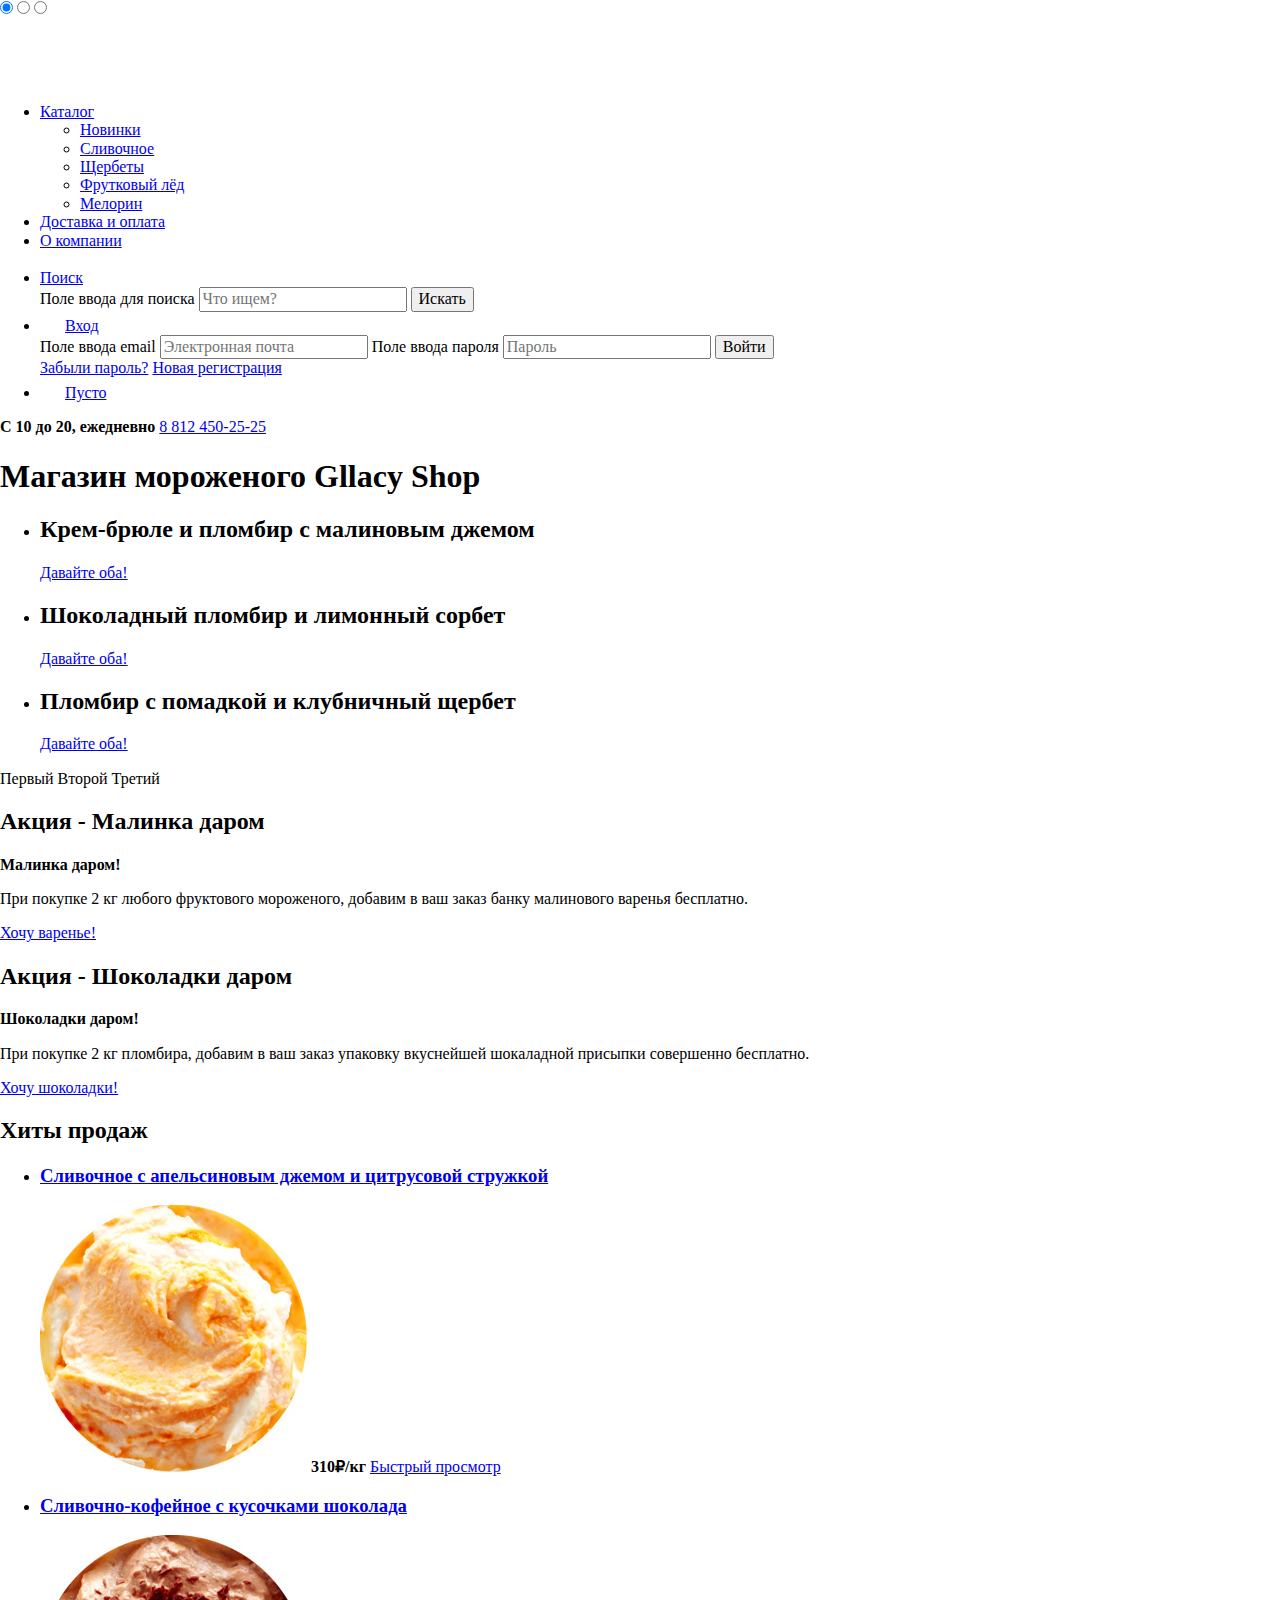
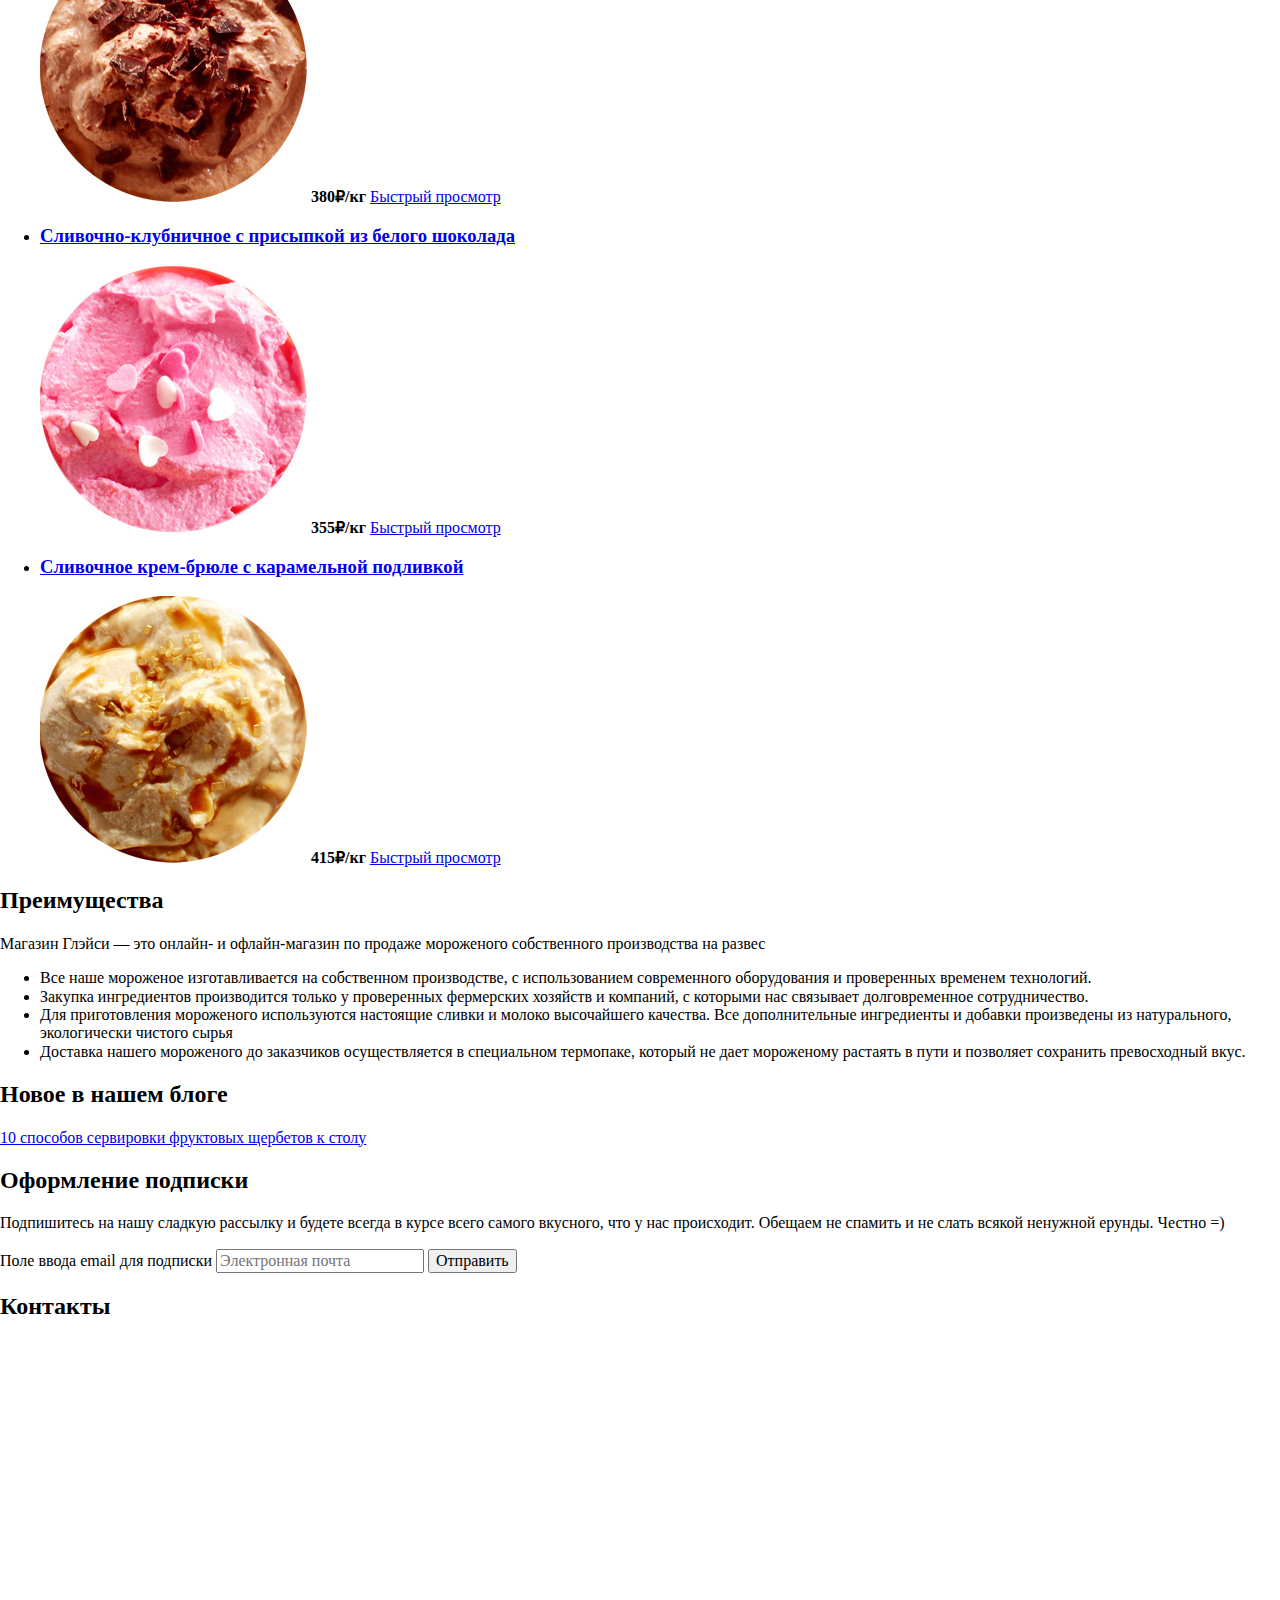
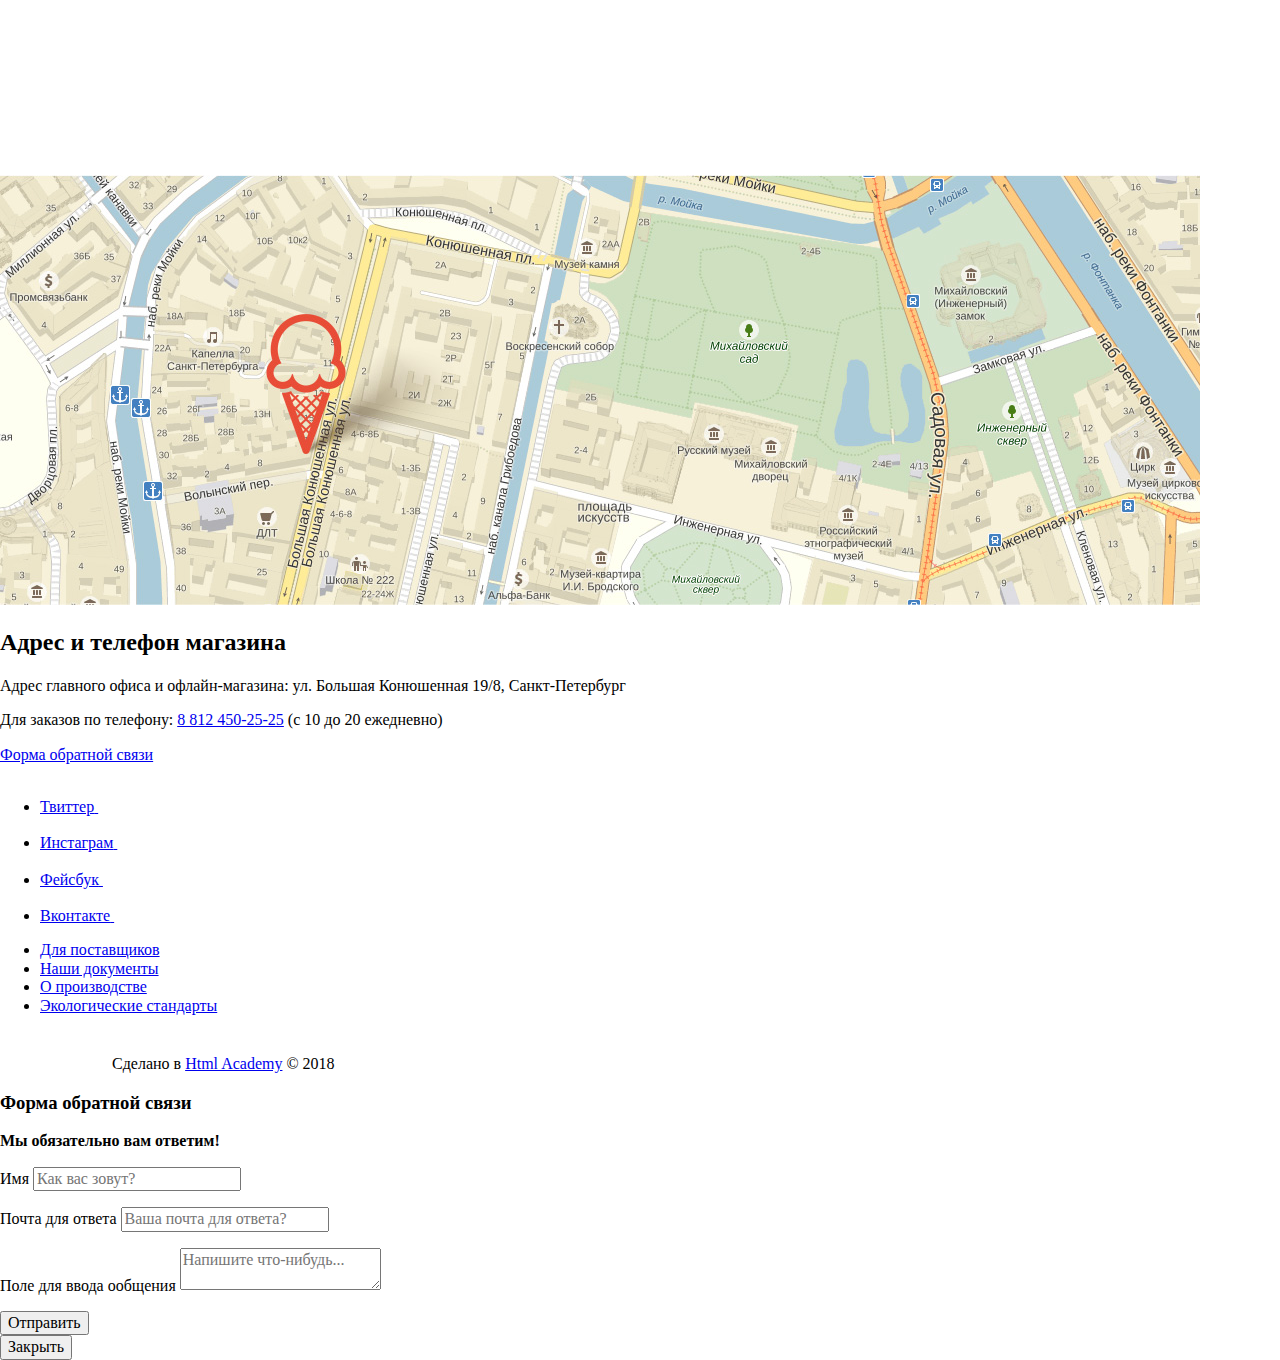
==== commit 114183fc: "Подгонял пиксели" ====
--- a/index.html
+++ b/index.html
@@ -5,7 +5,7 @@
     <title>HTML Academy: Глейси</title>
     <link href="https://fonts.googleapis.com/css?family=Roboto:400,500,700&amp;subset=cyrillic" rel="stylesheet"> 
     <link rel="stylesheet" href="css/normalize-minifier.css">
-    <link rel="stylesheet" href="css/style.css">
+    <link rel="stylesheet" href="css/style1.css">
   </head>
   <body>
     <input class="visually-hidden" type="radio" id="product-1" name="toggle" checked>
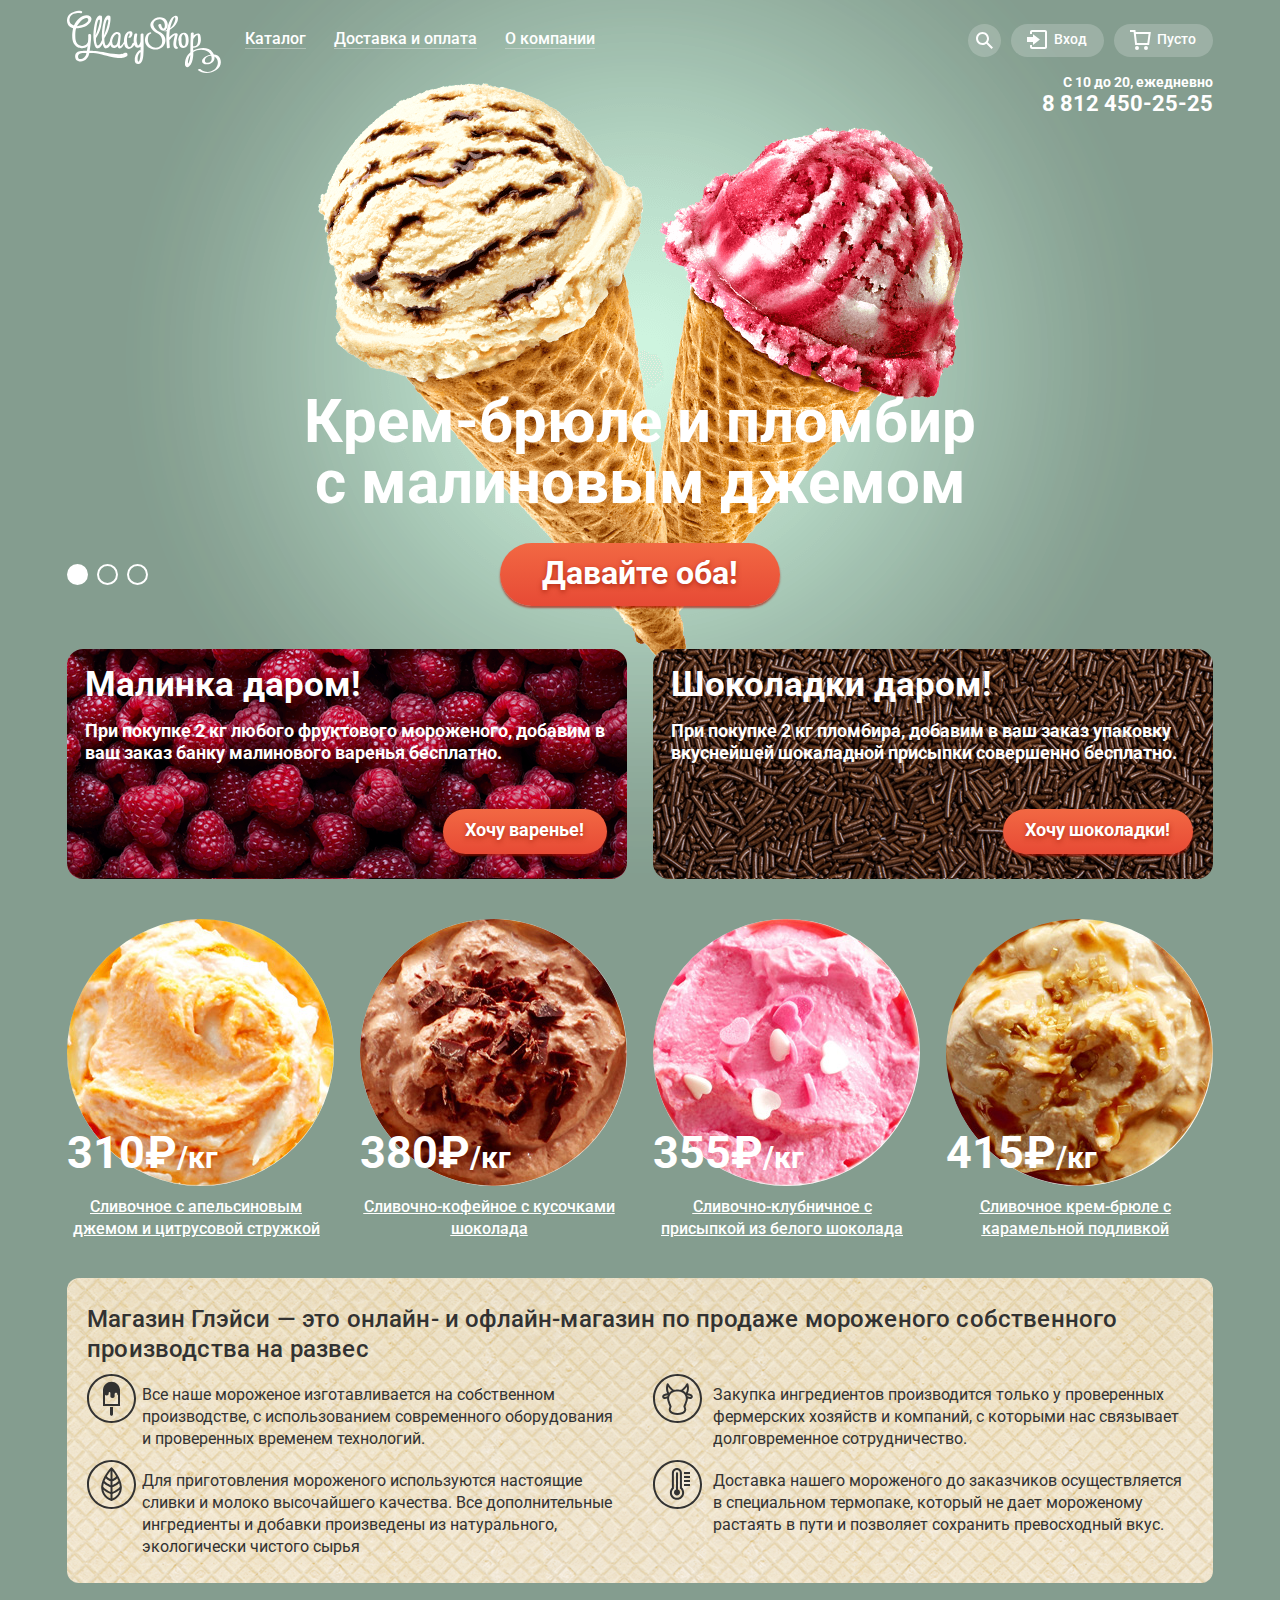
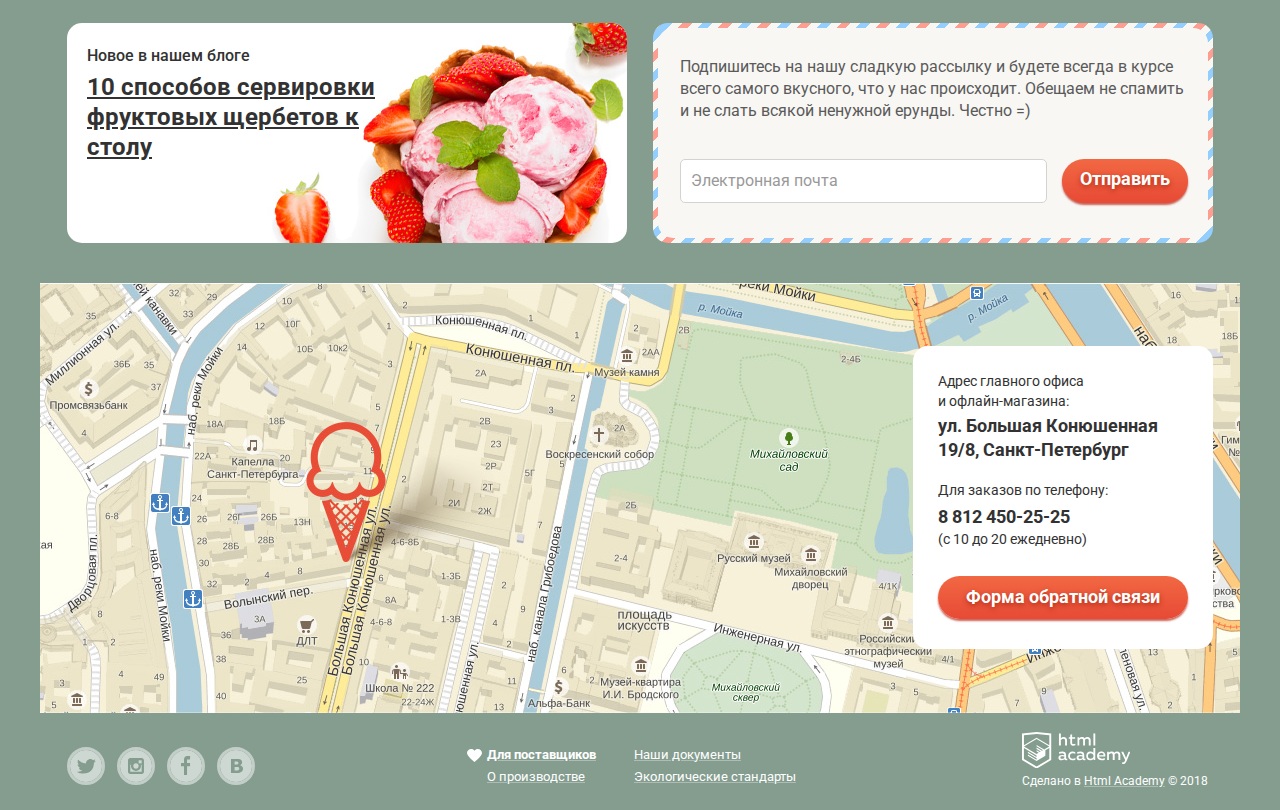
==== commit 5628d89e: "Минификатор и правки" ====
--- a/index.html
+++ b/index.html
@@ -5,7 +5,7 @@
     <title>HTML Academy: Глейси</title>
     <link href="https://fonts.googleapis.com/css?family=Roboto:400,500,700&amp;subset=cyrillic" rel="stylesheet"> 
     <link rel="stylesheet" href="css/normalize-minifier.css">
-    <link rel="stylesheet" href="css/style1.css">
+    <link rel="stylesheet" href="css/style-minifier.css">
   </head>
   <body>
     <input class="visually-hidden" type="radio" id="product-1" name="toggle" checked>
--- a/css/style-minifier.css
+++ b/css/style-minifier.css
@@ -0,0 +1 @@
+body{margin:0;padding:0;font-family:"Roboto","Arial",sans-serif;font-size:18px;line-height:22px;font-weight:700;color:#fff;background-color:#849d8f}.container{width:1146px;margin:0 auto;padding:0 27px}img{max-width:100%;height:auto}.visually-hidden{position:absolute;width:1px;height:1px;margin:-1px;border:0;padding:0;white-space:nowrap;-webkit-clip-path:inset(100%);clip-path:inset(100%);clip:rect(0 0 0 0);overflow:hidden}.site-wrapper{min-width:940px;background-color:#849d8f;background-image:url("../img/promo-1.png");background-repeat:no-repeat;background-position: center 0;-webkit-transition:background-image 0.5s ease,background-color 0.5s ease;transition:background-image 0.5s ease,background-color 0.5s ease}.site-wrapper::before,.site-wrapper::after{content:"";visibility:hidden}.site-wrapper::before{background-image:url("../img/promo-2.png")}.site-wrapper::after{background-image:url("../img/promo-3.png")}.main-header{display:-webkit-box;display:-ms-flexbox;display:flex;-webkit-box-pack:justify; -ms-flex-pack:justify; justify-content:space-between;-ms-flex-wrap:wrap; flex-wrap:wrap; position:relative;width:1146px;margin-bottom:273px;padding-top:10px}.catalog-page .main-header{margin-bottom:6px}.main-nav{display:-webkit-box;display:-ms-flexbox;display:flex;margin-right:300px}.main-nav ul,.user-nav ul{margin:0;padding:0;list-style:none}.main-nav >a{margin-right:10px;width:154px;height:64px}.main-nav .site-nav{display:-webkit-box;display:-ms-flexbox;display:flex;-webkit-box-align:center; -ms-flex-align:center; align-items:center;margin-bottom:5px;font-size:16px;line-height:18px;font-weight:500}.site-nav >li{padding:7px 14px 8px 14px;border-radius:16px}.main-nav a,.user-nav a{color:#fff}.site-nav a{text-decoration:none;border-bottom:1px solid rgba(233,233,233,0.4)}.site-nav >li:hover,.user-nav >li:hover{background-color:#f7f6f3}.site-nav >li:hover >a,.user-nav >li:hover >a{color:#323232;border-bottom:none}.site-nav >li:active{-webkit-box-shadow:inset 0px 2px 1px 0px #696969; box-shadow:inset 0px 2px 1px 0px #696969;background-color:#ededed}.box-sub-catalog{position:relative}.box-sub-catalog:hover .sub-catalog{visibility:visible}.sub-catalog{visibility:hidden;-webkit-box-orient:vertical;-webkit-box-direction:normal; -ms-flex-direction:column; flex-direction:column;-ms-flex-line-pack:stretch; align-content:stretch;position:absolute;left:-6px;top:37px;z-index:5;border-radius:5px;overflow:hidden;-webkit-transition:visibility 0.1s;transition:visibility 0.1s;font-size:14px;line-height:16px;font-weight:400;background-color:#f8f7f4;-webkit-box-shadow:0px 20px 20px 0px rgba(0,0,0,0.4); box-shadow:0px 20px 20px 0px rgba(0,0,0,0.4)}.sub-catalog li{-ms-flex-negative:0; flex-shrink:0;margin-bottom:3px;padding:6px 20px 6px 20px;white-space:nowrap}.sub-catalog li:first-of-type{position:relative;margin-top:3px;margin-bottom:10px;font-weight:700}.sub-catalog li:first-of-type::before{content:"";position:absolute;bottom:-8px;left:5px;z-index:1;width:128px;height:1px;background-color:#d1d0ce}.sub-catalog li:last-of-type{margin-bottom:8px}.sub-catalog a{border-bottom:none;color:#323232}.sub-catalog li:hover:not(.sub-catalog-active){background-color:#fbded7}.sub-catalog li:active:not(.sub-catalog-active){background-color:#f6b5a5}.site-nav .sub-catalog-active{background-color:#d07058}.site-nav .sub-catalog-active a{color:#fff}.site-nav .site-nav-active{background-color:#d07058}.site-nav-active a{border-bottom:none}.user-nav ul{display:-webkit-box;display:-ms-flexbox;display:flex;padding-top:14px}.user-nav li{display:-webkit-box;display:-ms-flexbox;display:flex;position:relative;margin-left:10px;padding:7px 17px 8px 43px;border-radius:18px;background-color:rgba(255,255,255,0.2)}.user-nav li:hover,.user-nav li:focus{background-color:#f7f8f4}.user-nav li:hover >a,.user-nav li:focus >a{color:#323232}.user-nav input[required]{-webkit-box-shadow:none; box-shadow:none}.user-nav .search{-webkit-box-pack:center; -ms-flex-pack:center; justify-content:center;-webkit-box-align:center; -ms-flex-align:center; align-items:center;width:33px;height:33px;padding:0;border-radius:50%}.search:hover path,.search:focus path{fill:#323232}.search-form{position:absolute;right:-1px;top:37px;z-index:2;padding:20px 16px;border-radius:5px;visibility:hidden;-webkit-transition:visibility 0.1s;transition:visibility 0.1s;text-align:center;vertical-align:middle;background-color:#f8f7f4;-webkit-box-shadow:0px 20px 20px 0px rgba(0,0,0,0.4); box-shadow:0px 20px 20px 0px rgba(0,0,0,0.4)}.search:hover .search-form,.search:focus .search-form{visibility:visible;z-index:3}.search-form input{width:310px;min-height:24px;padding:9px 15px;margin:0 auto;border-radius:5px}.log-in >a,.basket >a{text-decoration:none;font-size:14px;line-height:16px;font-weight:500}.log-in{position:relative}.log-in svg{position:absolute;left:16px;top:6px}.log-in:hover polygon,.log-in:hover path,.log-in:focus polygon,.log-in:focus path{fill:#323232}.log-in:hover .log-in-form,.log-in:focus .log-in-form{visibility:visible;z-index:3}.log-in-form{display:-webkit-box;display:-ms-flexbox;display:flex;-ms-flex-wrap:wrap; flex-wrap:wrap;-webkit-box-pack:justify; -ms-flex-pack:justify; justify-content:space-between;-webkit-box-align:center; -ms-flex-align:center; align-items:center;-ms-flex-line-pack:center; align-content:center;position:absolute;right:-1px;top:36px;z-index:2;visibility:hidden;width:256px;min-height:173px;padding:20px 10px;border-radius:5px;-webkit-transition:visibility 0.1s;transition:visibility 0.1s;text-align:center;vertical-align:middle;background-color:#f8f7f4;-webkit-box-shadow:0px 20px 20px 0px rgba(0,0,0,0.4); box-shadow:0px 20px 20px 0px rgba(0,0,0,0.4)}.log-in-form input{width:210px;min-height:24px;margin:0 auto;margin-bottom:19px;padding:9px 15px;border-radius:5px}.log-in-form button{margin-top:3px;margin-left:8px;padding:12px 24px 10px 24px;border-radius:19px}.log-in-form-reference{display:-webkit-box;display:-ms-flexbox;display:flex;-webkit-box-orient:vertical;-webkit-box-direction:normal; -ms-flex-direction:column; flex-direction:column;-webkit-box-pack:center; -ms-flex-pack:center; justify-content:center;-webkit-box-align:start; -ms-flex-align:start; align-items:flex-start;margin-right:8px}.log-in-form a{font-size:13px;line-height:24px;font-weight:400;color:#323232}.log-in-form a:hover{color:#e84d37}.log-in-form a:active{color:#e84d37}.basket{position:relative}.basket svg{position:absolute;left:16px;top:6px}.basket:hover circle,.basket:hover path,.basket:focus circle,.basket:focus path{fill:#323232}.user-nav input{font-size:14px;line-height:24px;font-weight:700;color:#323232;border:none;border:1px solid #d3d3d2}.user-nav input:hover{padding:8px 14px;border:2px solid #c7c6c5}.user-nav input:focus{padding:8px 14px;border:2px solid #8fbdec}.user-nav input::-webkit-input-placeholder{font-weight:400;color:#999}.user-nav input:-ms-input-placeholder{font-weight:400;color:#999}.user-nav input::placeholder{font-weight:400;color:#999}.button{display:block;text-align:center;color:#fff;vertical-align:top;text-decoration:none;text-shadow:0 2px 5px rgba(160,32,11,0.76);background-image:-webkit-gradient(linear,left top,left bottom,from(#f26843),to(#e74a35));background-image:linear-gradient(to bottom,#f26843 0%,#e74a35 100%);border-radius:50px;-webkit-box-shadow:0 2px 2px rgba(172,16,0,0.64); box-shadow:0 2px 2px rgba(172,16,0,0.64);border:none;cursor:pointer}.button:hover{background:-webkit-gradient(linear,left top,left bottom,from(rgba(242,104,67,0.8)),to(rgba(241,74,53,0.8))),rgb(255,255,255);background:linear-gradient(to bottom,rgba(242,104,67,0.8) 0%,rgba(241,74,53,0.8) 100%),rgb(255,255,255)}.button:focus:active{background-image:-webkit-gradient( linear,left top,right top,from(rgb(242,104,67)),to(rgb(231,74,53)));background-image:linear-gradient( to right,rgb(242,104,67) 0%,rgb(231,74,53) 100%);-webkit-box-shadow:inset 0px 2px 2px 0px rgba(148,39,24,0.004); box-shadow:inset 0px 2px 2px 0px rgba(148,39,24,0.004)}.header-contacts{display:-webkit-box;display:-ms-flexbox;display:flex;-webkit-box-orient:vertical;-webkit-box-direction:normal; -ms-flex-direction:column; flex-direction:column;margin:0;margin-left:auto;margin-top:0;text-align:right}.header-contacts b{font-size:14px;line-height:16px;font-weight:700}.header-contacts a{text-decoration:none;font-size:22px;line-height:28px;font-weight:700;color:#fff}.basket.basket-fill{background-color:#f7f6f3}.basket-fill a{color:#323232}.basket.basket-fill:hover .basket-inner,.basket.basket-fill:focus .basket-inner{visibility:visible;z-index:3}.basket-inner{display:-webkit-box;display:-ms-flexbox;display:flex;-webkit-box-orient:vertical;-webkit-box-direction:normal; -ms-flex-direction:column; flex-direction:column;-webkit-box-pack:center; -ms-flex-pack:center; justify-content:center; position:absolute;right:0;top:37px;z-index:2;width:510px;padding:15px 15px;border-radius:5px;visibility:hidden;-webkit-transition:visibility 0.1s;transition:visibility 0.1s;text-align:center;vertical-align:middle;background-color:#f8f7f4;-webkit-box-shadow:0px 20px 20px 0px rgba(0,0,0,0.4); box-shadow:0px 20px 20px 0px rgba(0,0,0,0.4)}.basket-inner table{-webkit-box-flex:1; -ms-flex-positive:1; flex-grow:1;margin:0;margin-bottom:13px;padding:0;font-size:13px;line-height:16px;font-weight:400;color: #323232;border-bottom:1px solid #cacac7}.basket-inner td{padding:3px 0 15px 5px}.basket-inner td:nth-of-type(3){text-align:left}.item-del{position:relative;width:15px;height:15px;font-size:0;background-color:transparent;border:0;cursor:pointer}.item-del::before,.item-del::after{content:"";position:absolute;top:3px;right:3px;z-index:5;width:15px;height:1px;background-color:#323232}.item-del::before{-webkit-transform:rotate(45deg);transform:rotate(45deg)}.item-del::after{-webkit-transform:rotate(-45deg);transform:rotate(-45deg)}.basket-inner img{width:33px;height:33px;border-radius:50%}.basket-inner span{color:#999}.basket-inner b{-ms-flex-item-align:end; align-self:flex-end;margin-left:auto;margin-bottom:15px;font-size:15px;line-height:18px;font-weight:700;color: #323232}.basket-inner a{-ms-flex-item-align:end; align-self:flex-end;margin-left:auto;padding:10px 13px;font-size:18px;line-height:24px;font-weight:700;color:#fefefe}.table-item-descripton{width:225px}.table-item-volume{width:115px}.table-item-price{width:80px} .promo-slider{position:relative;margin-bottom:43px}.slider-list{margin:0;padding:0;list-style:none}      .slider-list h2{width:680px;margin:0 auto;margin-bottom:30px;font-size:60px;line-height:61px;font-weight:700;text-align:center}.slide .button{width:210px;margin:0 auto;padding:10px 35px 13px 35px;font-size:32px;line-height:40px;font-weight:700;text-decoration:none}.slider-controls label{display:inline-block;width:17px;height:17px;margin-right:9px;vertical-align:top;background-color:transparent;border:2px solid #fff;border-radius:50%;cursor:pointer}#product-1:checked ~ .site-wrapper{background-color:#849d8f;background-image:url("../img/promo-1.png")}#product-2:checked ~ .site-wrapper{background-color:#8996a6;background-image:url("../img/promo-2.png")}#product-3:checked ~ .site-wrapper{background-color:#9d8b84;background-image:url("../img/promo-3.png")}#product-1:checked ~ .site-wrapper #slide1,#product-2:checked ~ .site-wrapper #slide2,#product-3:checked ~ .site-wrapper #slide3{display:block}#product-1:checked ~ .site-wrapper label[for="product-1"],#product-2:checked ~ .site-wrapper label[for="product-2"],#product-3:checked ~ .site-wrapper label[for="product-3"]{background-color:#fff}.slider-controls{position:absolute;bottom:20px;left:27px;z-index:20;font-size:0}.slider-controls label:hover{background-color:#b2c1b7}.slider-controls label:focus{background-color:#b2c1b7}.slide{display:none}.promo-stocks-wrapper{display:-webkit-box;display:-ms-flexbox;display:flex;-webkit-box-pack:justify;    -ms-flex-pack:justify;        justify-content:space-between;margin-bottom:40px}.stock{display:-webkit-box;display:-ms-flexbox;display:flex;-webkit-box-orient:vertical;-webkit-box-direction:normal;    -ms-flex-direction:column;        flex-direction:column;-webkit-box-sizing:border-box;        box-sizing:border-box;width:560px;min-height:230px;padding:15px 20px 25px 18px;border-radius:16px}.stock b{margin:0;margin-bottom:15px;padding:0;font-size:35px;line-height:41px;font-weight:700}.stock p{margin:0;margin-bottom:15px;font-size:18px;line-height:22px;font-weight:700}.stock a{-ms-flex-item-align:end;    align-self:flex-end;margin-top:auto;padding:9px 23px 12px 22px;font-size:18px;line-height:24px;font-weight:700;border-top:1px transparent}.raspberries{background-color:#aa2b48;background-image:url("../img/raspberries-bg.png")}.chocolate{background-color:#442a1e;background-image:url("../img/chocolate-bg.png")}.hits-list{display:-webkit-box;display:-ms-flexbox;display:flex;-webkit-box-pack:justify;    -ms-flex-pack:justify;        justify-content:space-between;-ms-flex-wrap:wrap;    flex-wrap:wrap;margin:0;padding:0;list-style:none}.hit-item{display:-webkit-box;display:-ms-flexbox;display:flex;position:relative;-webkit-box-orient:vertical;-webkit-box-direction:normal;    -ms-flex-direction:column;        flex-direction:column;width:267px;margin-bottom:38px}.hit-item:hover{z-index:20}.hit-item:hover::before{content:"";position:absolute;z-index:1;top:-6px;left:-14px;width:295px;height:calc(100% + 78px);border-radius:5px;background-color:rgba(248,247,244,0.2);-webkit-box-shadow:0px 20px 20px 0px rgba(0,0,0,0.4);        box-shadow:0px 20px 20px 0px rgba(0,0,0,0.4)}.hit-item h3{-webkit-box-ordinal-group:3;    -ms-flex-order:2;        order:2;margin:0;margin-top:10px;width:258px;min-height:44px;z-index:3;font-size:16px;line-height:22px;font-weight:500;text-align:center;text-decoration:underline}.hit-item a{min-height:41.2px;font-size:16px;line-height:22px;font-weight:500;color:#fff}.hit-item a:hover{color:#ffbc9e}.hit-item b{position:absolute;top:211px;left:0;font-size:45px;line-height:45px;font-weight:700}.hit-item span{font-size:30px;line-height:45px;font-weight:700}.hit-item img{-webkit-box-ordinal-group:2;    -ms-flex-order:1;        order:1;border-radius:50%}.hit-item .button{min-height:16px;visibility:hidden;position:absolute;bottom:-56px;left:35px;z-index:3;padding:10px 16px;font-size:18px;line-height:24px;font-weight:700;color:#fff}.hit-item .button:hover{color:#fff}.hit-item:hover .button{visibility:visible}.features{display:-webkit-box;display:-ms-flexbox;display:flex;-webkit-box-orient:vertical;-webkit-box-direction:normal;    -ms-flex-direction:column;        flex-direction:column;width:1106px;min-height:254px;margin-bottom:40px;padding:26px 20px 25px 20px;font-size:16px;line-height:22px;font-weight:400;color:#323232;border-radius:12px;background-color:#ede1c8;background-image:url("../img/waffle-bg.png")}.features p{margin:0;font-size:24px;line-height:30px;font-weight:500;letter-spacing:0.007em}.features ul{display:-webkit-box;display:-ms-flexbox;display:flex;-webkit-box-pack:justify;    -ms-flex-pack:justify;        justify-content:space-between;-ms-flex-wrap:wrap;    flex-wrap:wrap;padding:0;margin:0;list-style:none}.features li{position:relative;width:480px;min-height:66px;padding:20px 0 0 55px;margin:0}.features li:nth-child(n+3){min-height:88px}.features li::before{content:"";position:absolute;left:0px;top:10px;width:49px;height:49px}.features .ice-cream-icon::before{background-image:url(../img/Icecream.svg)}.features .cow-icon::before{left:-5px;background-image:url(../img/cow.svg)}.features .leaf-icon::before{background-image:url(../img/leaf.svg)}.features .thermometer-icon::before{left:-5px;background-image:url(../img/thermometer.svg)}.index-column{display:-webkit-box;display:-ms-flexbox;display:flex;-webkit-box-pack:justify;    -ms-flex-pack:justify;        justify-content:space-between;-ms-flex-line-pack:wrap;    align-content:wrap;width:1146px;margin:0 auto;margin-bottom:40px}.blog{width:290px;min-height:170px;margin-right:26px;padding:22px 250px 27px 20px;border-radius:15px;color:#323232;background-color:#fff;background-image:url("../img/blog-bg.jpg");background-repeat:no-repeat}.blog h2{min-height:22px;margin:0;margin-bottom:5px;padding:0;font-size:16px;line-height:22px;font-weight:500}.blog a{font-size:24px;line-height:30px;font-weight:700;color:#323232}.blog a:hover{color:#e84d37}.blog a:active{color:#e84d37}.subscription{width:550px;padding:5px;font-size:16px;line-height:22px;font-weight:400;color:#5a5a5a;border-radius:15px;background-color:#f8f7f4;background-image:repeating-linear-gradient(135deg,#f8f7f4,#f8f7f4 7px,#94ceff 7px,#94ceff 14px,#f8f7f4 14px,#f8f7f4 21px,#fe9e90 21px,#fe9e90 28px)}.subscription-form-wrapper{min-height:155px;margin:0;padding:28px 20px 27px 22px;border-radius:15px;background-color:#f8f7f4}.subscription-form-wrapper p{min-height:66px;margin:0;padding:0;margin-bottom:37px}.subscription input[required]{-webkit-box-shadow:none; box-shadow:none}.subscription-form{display:-webkit-box;display:-ms-flexbox;display:flex;-webkit-box-pack:justify; -ms-flex-pack:justify; justify-content:space-between}.subscription-form input{width:345px;padding:9px 10px 9px 10px; font-size:14px;line-height:24px;font-weight:700;color:#323232;border:none;border:1px solid #d3d3d2;border-radius:5px}.subscription-form .button{align-self: center;padding:8px 18px 12px 18px;font-size:18px;line-height:24px;font-weight:700}.subscription-form input::-webkit-input-placeholder{font-size:16px;font-weight:400;color:#999}.subscription-form input:-ms-input-placeholder{font-size:16px;font-weight:400;color:#999}.subscription-form input::placeholder{font-size:16px;font-weight:400;color:#999}.subscription-form input:hover{padding:8px 9px;border:2px solid #c7c6c5;outline:none}.subscription-form input:focus{padding:8px 9px;border:2px solid #8fbdec;outline:none}.contacts.container{position:relative;width:1200px;height:430px;padding:0}.main-contacts{display:-webkit-box;display:-ms-flexbox;display:flex;-webkit-box-orient:vertical;-webkit-box-direction:normal; -ms-flex-direction:column; flex-direction:column;-webkit-box-pack:justify; -ms-flex-pack:justify; justify-content:space-between; position:absolute;top:63px;right:27px;z-index:3;width:250px;padding:25px 25px 30px 25px;border-radius:15px;background-color:#fff;color:#323232} .contacts img{position:absolute;top:0;left:0;z-index:1;width:1200px;height:430px}.contacts iframe{position:relative;z-index:2}.main-contacts p{display:-webkit-box;display:-ms-flexbox;display:flex;-webkit-box-orient:vertical;-webkit-box-direction:normal; -ms-flex-direction:column; flex-direction:column;margin:0;margin-bottom:18px;padding:0}.main-contacts p:last-of-type{margin-bottom:27px}.main-contacts span{font-size:14px;line-height:20px;font-weight:400}.main-contacts .address-preview{width:155px;margin-bottom:3px}.main-contacts .address{font-size:18px;line-height:24px;font-weight:700}.main-contacts .main-tel{margin-top:5px;font-size:18px;line-height:24px;font-weight:700;color:#323232;text-decoration:none}.main-contacts .button{padding:10px 25px 11px 25px;text-decoration:none}@-webkit-keyframes shake{0%,100%{-webkit-transform:translate(0px,-50%);transform:translate(0px,-50%)}10%,30%,50%,70%,90%{-webkit-transform:translate(-10px,-50%);transform:translate(-10px,-50%)}20%,40%,60%,80%{-webkit-transform:translate(10px,-50%);transform:translate(10px,-50%)}}@keyframes shake{0%,100%{-webkit-transform:translate(0px,-50%);transform:translate(0px,-50%)}10%,30%,50%,70%,90%{-webkit-transform:translate(-10px,-50%);transform:translate(-10px,-50%)}20%,40%,60%,80%{-webkit-transform:translate(10px,-50%);transform:translate(10px,-50%)}}@-webkit-keyframes openfromright{0%{opacity:0;-webkit-transform:translate(200px,-50%);transform:translate(200px,-50%)}100%{opacity:1;-webkit-transform:translate(0,-50%);transform:translate(0,-50%)}}@keyframes openfromright{0%{opacity:0;-webkit-transform:translate(200px,-50%);transform:translate(200px,-50%)}100%{opacity:1;-webkit-transform:translate(0,-50%);transform:translate(0,-50%)}}.feedback-popup{ display:none;-webkit-box-orient:vertical;-webkit-box-direction:normal; -ms-flex-direction:column; flex-direction:column;position:fixed;top:50%;left:50%;z-index:1000;width:426px;min-height:406px;margin-left:-238px;padding:15px 26px 20px 24px;-webkit-transform:translateY(-50%);transform:translateY(-50%);background-color:#f8f7f4;border-radius:5px}.feedback-popup b{display:inline-block;vertical-align:top;margin-bottom:20px;font-size:24px;line-height:28px;font-weight:500;color:#323232}.feedback-form input{width:238px;min-height:24px;padding:10px 13px 8px 13px;font-size:16px;line-height:24px;font-weight:700;color:#323232;border-radius:5px;outline:none;border:1px solid #d3d3d2}.feedback-form p{margin:0;margin-bottom:20px}.feedback-form p:last-of-type{margin-bottom:25px}.feedback-form input::-webkit-input-placeholder{font-size:16px;line-height:24px;font-weight:400;color:#999}.feedback-form input:-ms-input-placeholder{font-size:16px;line-height:24px;font-weight:400;color:#999}.feedback-form input::-ms-input-placeholder{font-size:16px;line-height:24px;font-weight:400;color:#999}.feedback-form input::placeholder{font-size:16px;line-height:24px;font-weight:400;color:#999}.feedback-form input:hover{padding:9px 12px 7px 12px;border:2px solid #c7c6c5}.feedback-form input:focus{padding:9px 12px 7px 12px;border:2px solid #8fbdec}.feedback-form textarea{width:400px;min-height:133px;padding:9px 13px 11px 13px;font-size:16px;line-height:24px;font-weight:700;color:#323232;border-radius:5px;outline:none;border:1px solid #d3d3d2;resize:none}.feedback-form textarea::-webkit-input-placeholder{font-size:16px;line-height:24px;font-weight:400;color:#999}.feedback-form textarea:-ms-input-placeholder{font-size:16px;line-height:24px;font-weight:400;color:#999}.feedback-form textarea::placeholder{font-size:16px;line-height:24px;font-weight:400;color:#999}.feedback-form textarea:hover{padding:8px 12px 10px 12px;border:2px solid #c7c6c5}.feedback-form textarea:focus{padding:8px 12px 10px 12px;border:2px solid #8fbdec}.feedback-form .button{margin-left:auto;margin-bottom:7px;padding:10px 25px 13px 23px}.btn-feedback-close{position:absolute;top:15px;right:15px;width:45px;height:45px;font-size:0;background-color:transparent;border:0;cursor:pointer}.btn-feedback-close::before,.btn-feedback-close::after{content:"";position:absolute;top:8px;right:-3px;width:23px;height:2px;background-color:#323232}.btn-feedback-close::before{-webkit-transform:rotate(45deg);transform:rotate(45deg)}.btn-feedback-close::after{-webkit-transform:rotate(-45deg);transform:rotate(-45deg)}.feedback-open{display:block;-webkit-animation:openfromright 0.6s;animation:openfromright 0.6s}.input-error{-webkit-animation:shake 0.6s;animation:shake 0.6s}.catalog-page main{border-bottom:1px solid #a9bbb1}.catalog-page main{display:-webkit-box;display:-ms-flexbox;display:flex;-webkit-box-orient:vertical;-webkit-box-direction:normal;    -ms-flex-direction:column;        flex-direction:column}.page-title{-webkit-box-ordinal-group:2;    -ms-flex-order:1;        order:1;margin:0;margin-bottom:25px;padding:0;font-size:35px;line-height:41px;font-weight:700}.breadcrumbs-contact-wrapper{-webkit-box-ordinal-group:1;    -ms-flex-order:0;        order:0;display:-webkit-box;display:-ms-flexbox;display:flex;-webkit-box-pack:justify;    -ms-flex-pack:justify;        justify-content:space-between;margin-top:-5px}.breadcrumbs{-ms-flex-item-align:end;    align-self:flex-end;display:-webkit-box;display:-ms-flexbox;display:flex;margin:0;margin-bottom:4px;padding:0;list-style:none;font-size:14px;line-height:16px;font-weight:400}.breadcrumbs li{margin-right:20px}.breadcrumbs a{position:relative;font-size:14px;line-height:16px;font-weight:400;color:#fff;-webkit-text-decoration-color:#adbdb4;text-decoration-color:#adbdb4}.breadcrumbs a:hover{color:#ffbc9e}.breadcrumbs a:active{color:#ffbc9e}.breadcrumbs li:not(:last-of-type) a::after{content:"»";position:absolute;right:-14px;text-decoration:none}.catalog-contacts{display:-webkit-box;display:-ms-flexbox;display:flex;-webkit-box-orient:vertical;-webkit-box-direction:normal;    -ms-flex-direction:column;        flex-direction:column;margin:0;text-align:right}.catalog-contacts b{font-size:14px;line-height:16px;font-weight:700}.catalog-contacts a{text-decoration:none;font-size:22px;line-height:28px;font-weight:700;color:#fff}.filter{-webkit-box-ordinal-group:3;    -ms-flex-order:2;        order:2;margin-bottom:25px}.filter ul{margin:0;padding:0}.form-filter{display:-webkit-box;display:-ms-flexbox;display:flex;-ms-flex-wrap:wrap;    flex-wrap:wrap}.filter-fat{display:-webkit-box;display:-ms-flexbox;display:flex;-ms-flex-wrap:wrap;    flex-wrap:wrap}.filter-inner{display:-webkit-box;display:-ms-flexbox;display:flex;-ms-flex-wrap:wrap;    flex-wrap:wrap;max-width:860px}.form-filter fieldset{position:relative;margin:0;margin-right:16px;margin-bottom:15px;padding:0;  padding-top:6px;          border:none}.filter-input:hover+label{color:#323232}.filter-input:focus+label{color:#323232}   .form-filter ul{list-style:none}.form-filter legend{padding-left:16px;font-size:14px;line-height:16px;font-weight:500}.form-filter span{font-size:14px;line-height:16px;font-weight:500}.form-filter label{font-size:16px;line-height:18px;font-weight:500}.form-filter .sorting{box-sizing:border-box;min-width:192px;min-height:35px;padding:7px 27px 8px 12px;-moz-appearance:none;-webkit-appearance:none;appearance:none;font-size:16px;line-height:18px;font-weight:500;color:#fff;background-color:rgba(248,247,244,0.2);border:none;border-radius:20px}.form-filter .sorting::-ms-expand{display:none}.form-filter fieldset:first-child:hover .sorting{color:#323232}.form-filter fieldset:first-child:focus .sorting{color:#323232}.form-filter .sorting:active{color:#323232;background-color:#fff}.form-filter option{color:#323232}.form-filter fieldset:first-child::after{content:"";position:absolute;bottom:8px;right:12px;border:6px solid transparent;border-top:10px solid #fff;cursor:pointer}.form-filter fieldset:first-child:hover::after{border-top:10px solid #323232}.form-filter .block-slider{position:relative;width:220px;height:30px;margin-top:auto;border-radius:20px;background-color:rgba(248,247,244,0.2)}.block-slider span{position:absolute;top:-21px;left:16px}.slider-price{position:absolute;top:16px;left:22px;width:176px;height:4px;background-color:rgba(248,247,244,0.5)}.left-circle{content:"";position:absolute;top:8px;left:35px;z-index:1;width:4px;height:4px;background-color:#849d8f;border:8px solid white;border-radius:50%;cursor:pointer}.left-circle:hover{top:7px;left:34px;border:9px solid white}.right-circle{content:"";position:absolute;top:8px;right:67px;z-index:1;width:4px;height:4px;background-color:#849d8f;border:8px solid white;border-radius:50%;cursor:pointer}.right-circle:hover{top:7px;right:66px;border:9px solid white}.form-filter .filter-fat{padding:7px 15px 0 13px;background-color:rgba(248,247,244,0.2);border-radius:20px}.filter-fat .filter-option{position:relative;padding-left:32px;padding-right:15px;margin-bottom:8px}.filter-fat .filter-option:nth-of-type(n+2){padding-right:19px}.filter-fat .filter-option:last-of-type{padding-left:32px;padding-right:0}.filter-fat label::before{content:"";position:absolute;top:1px;left:0px;width:25px;height:25px;background:url(../img/radio-off.svg) no-repeat;opacity:0.8}.filter-fat label:hover::before{opacity:1}.filter-input-radio:checked+label::before{content:"";position:absolute;top:1px;left:0px;width:25px;height:25px;background:url(../img/radio-on.svg) no-repeat;opacity:0.8}.filter-input-radio:checked+label:hover::before{opacity:1}.form-filter .filter-inner{padding:7px 20px 0 14px;background-color:rgba(248,247,244,0.2);border-radius:20px}.filter-inner .filter-option{position:relative;padding:0 18px 0 34px;margin-bottom:8px}.filter-inner .filter-option:nth-of-type(n+3){    padding-right:20px}.filter-inner .filter-option:last-of-type{padding-right:0}.filter-inner label::before{content:"";position:absolute;top:2px;left:2px;width:25px;height:25px;background:url("../img/checkbox-off.svg") no-repeat;opacity:0.8}.filter-inner label:hover::before{   opacity:1}.filter-input-checkbox:checked+label::before{content:"";position:absolute;top:0px;left:2px;width:25px;height:25px;background:url("../img/checkbox-on.svg") no-repeat;opacity:0.8}.filter-input-checkbox:checked+label:hover::before{opacity:1}.form-filter input[disabled]+label{opacity:0.4;color:#fff}.form-filter .btn-submit{-ms-flex-item-align:center; -ms-grid-row-align:center; align-self:center;margin-top:7px;margin-left:-2px;padding:6px 27px;font-size:16px;line-height:18px;font-weight:500;color:#fff;background-color:rgba(248,247,244,0.2);border:2px solid #fff;border-radius:20px}.form-filter .btn-submit:hover{color:#323232;background-color:#fbfcfb}.form-filter .btn-submit:active{color:#323232;background-color:#eaeaea}.catalog{-webkit-box-ordinal-group:4; -ms-flex-order:3; order:3;display:-webkit-box;display:-ms-flexbox;display:flex;-webkit-box-orient:vertical;-webkit-box-direction:normal; -ms-flex-direction:column; flex-direction:column;margin-bottom:30px}.catalog-list{display:-webkit-box;display:-ms-flexbox;display:flex;-ms-flex-wrap:wrap; flex-wrap:wrap;-webkit-box-pack:justify; -ms-flex-pack:justify; justify-content:space-between;margin:0;margin-bottom:45px;padding:0;list-style:none}.catalog-item{display:-webkit-box;display:-ms-flexbox;display:flex;position:relative;-webkit-box-orient:vertical;-webkit-box-direction:normal; -ms-flex-direction:column; flex-direction:column;width:267px;margin-bottom:38px}.catalog-item:hover{z-index:20}.catalog-item:hover::before{content:"";position:absolute;z-index:1;top:-6px;left:-14px;width:295px;height:calc(100% + 78px);border-radius:5px;background-color:rgba(248,247,244,0.2);-webkit-box-shadow:0px 20px 20px 0px rgba(0,0,0,0.4); box-shadow:0px 20px 20px 0px rgba(0,0,0,0.4)}.catalog-item h3{-webkit-box-ordinal-group:3; -ms-flex-order:2; order:2;margin:0;margin-top:12px;width:258px;min-height:44px;z-index:3;font-size:16px;line-height:22px;font-weight:500;text-align:center;text-decoration:underline}.catalog-item a{min-height:41.2px;font-size:16px;line-height:22px;font-weight:500;color:#fff}.catalog-item a:hover{color:#ffbc9e}.catalog-item b{position:absolute;top:211px;left:0;font-size:45px;line-height:45px;font-weight:700}.catalog-item span{font-size:30px;line-height:45px;font-weight:700}.catalog-item img{-webkit-box-ordinal-group:2; -ms-flex-order:1; order:1;border-radius:50%}.catalog-item .button{min-height:16px;visibility:hidden;position:absolute;bottom:-56px;left:35px;z-index:3;padding:10px 16px;font-size:18px;line-height:24px;font-weight:700;color:#fff}.catalog-item .button:hover{color:#fff}.catalog-item:hover .button{visibility:visible}.pagination-list{-ms-flex-item-align:end; align-self:flex-end;display:-webkit-box;display:-ms-flexbox;display:flex;-webkit-box-pack:justify; -ms-flex-pack:justify; justify-content:space-between;min-width:188px;min-height:26px;margin:0;padding:0;list-style:none}.pagination-list li{position:relative;padding:2px 8px 2px 8px;text-align:center;vertical-align:middle;border-radius:50%}.pagination-list a{text-decoration:none;font-size:16px;line-height:18px;font-weight:500;color:#fff}.pagination-list .pagination-item-current{background-color:#fff}.pagination-list .pagination-item-current a{color:#323232}.pagination-list .pagination-item:hover{background-color:rgba(248,247,244,0.2)}.pagination-list .pagination-item:active{background-color:#fff}.pagination-list .pagination-item:active a{color:#323232}.pagination-left a::before{content:"";position:absolute;top:9px;right:5px;width:8px;height:8px;border-top:2px solid #fff;border-left:2px solid #fff;-webkit-transform:rotate(-45deg); transform:rotate(-45deg)}.pagination-right a::before{content:"";position:absolute;top:9px;right:5px;width:8px;height:8px;border-top:2px solid #fff;border-right:2px solid #fff;-webkit-transform:rotate(45deg); transform:rotate(45deg)}.pagination-disabled{opacity:0.2}.main-footer{display:-webkit-box;display:-ms-flexbox;display:flex;-webkit-box-pack:justify;    -ms-flex-pack:justify;        justify-content:space-between;-webkit-box-align:center;    -ms-flex-align:center;        align-items:center;padding-top:19px;margin-bottom:20px}.catalog-page .main-footer{padding-top:19px}.main-footer >ul{list-style:none}.main-footer li{margin-right:12px}.footer-social {-ms-flex-item-align:center;    align-self:center;display:-webkit-box;display:-ms-flexbox;display:flex;text-align:center;margin:0;padding:0;padding-top:15px}.social-button{color:#fff}.social-button svg{border:3px solid #c2cec7;border-radius:50%;fill-opacity:0.6}.social-button svg:hover{fill-opacity:1}.social-button svg:active{fill-opacity:0.8}.footer-nav{display:-webkit-box;display:-ms-flexbox;display:flex;-ms-flex-wrap:wrap;    flex-wrap:wrap;       width:360px;margin:0;padding:0;padding-top:5px;padding-left:5px}.footer-nav li{min-width:115px;padding-left:20px}.footer-nav a{font-size:13px;line-height:18px;font-weight:400;color:#fff;-webkit-text-decoration-color:#adbdb4;text-decoration-color:#adbdb4}.footer-nav a:hover{color:#ffbc9e}.footer-nav a:active{color:#ffbc9e}.footer-nav li:first-of-type a{position:relative;font-weight:700}.footer-nav li:first-of-type a::before{content:"";position:absolute;top:2px;left:-20px;width:15px;height:13px;background-image:url(../img/heart.svg)}.copyright{display:-webkit-box;display:-ms-flexbox;display:flex;-webkit-box-orient:vertical;-webkit-box-direction:normal; -ms-flex-direction:column; flex-direction:column;-webkit-box-pack:justify; -ms-flex-pack:justify; justify-content:space-between;margin:0;margin-right:5px}.copyright span{font-size:12px;line-height:18px;font-weight:400;color:#fff}.copyright >a{height:40px}.copyright a{font-size:12px;line-height:18px;font-weight:400;color:#fff;-webkit-text-decoration-color:#adbdb4;text-decoration-color:#adbdb4}.copyright a:hover{color:#ffbc9e}.copyright a:active{color:#ffbc9e}